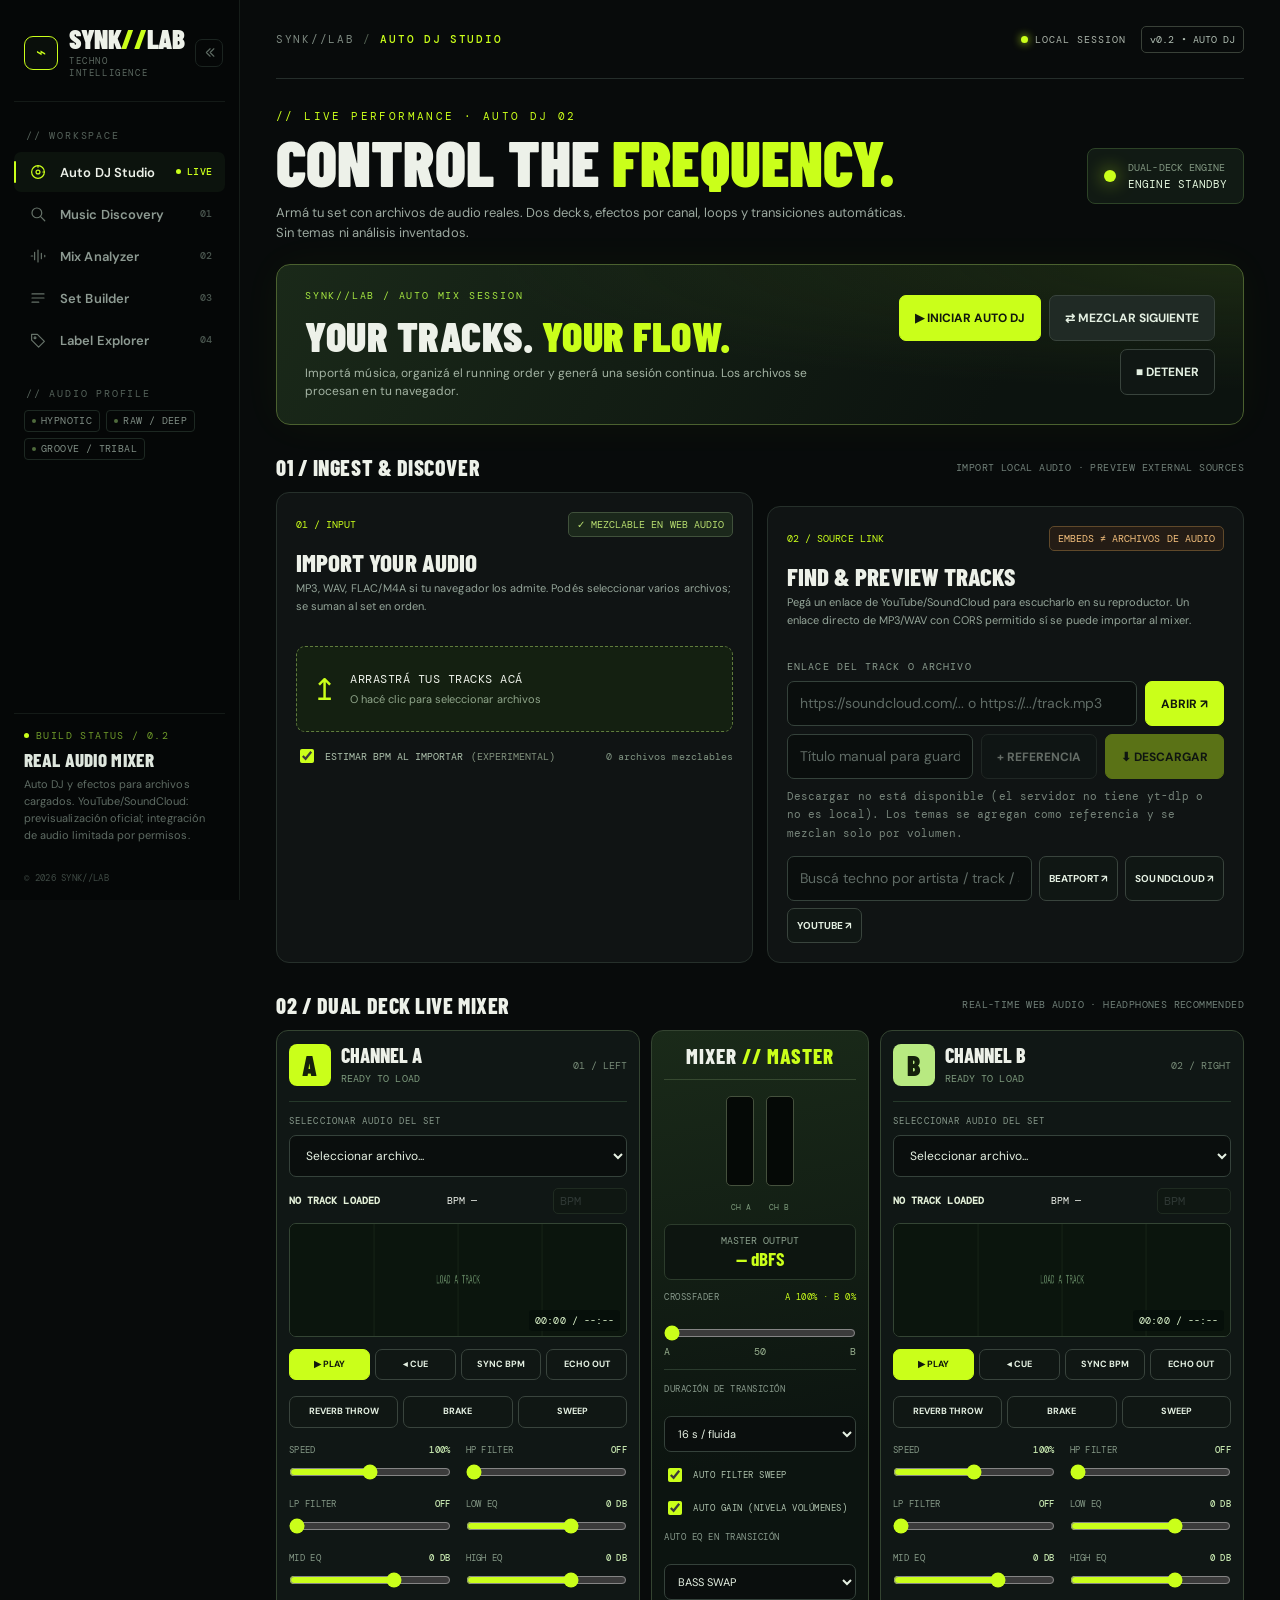
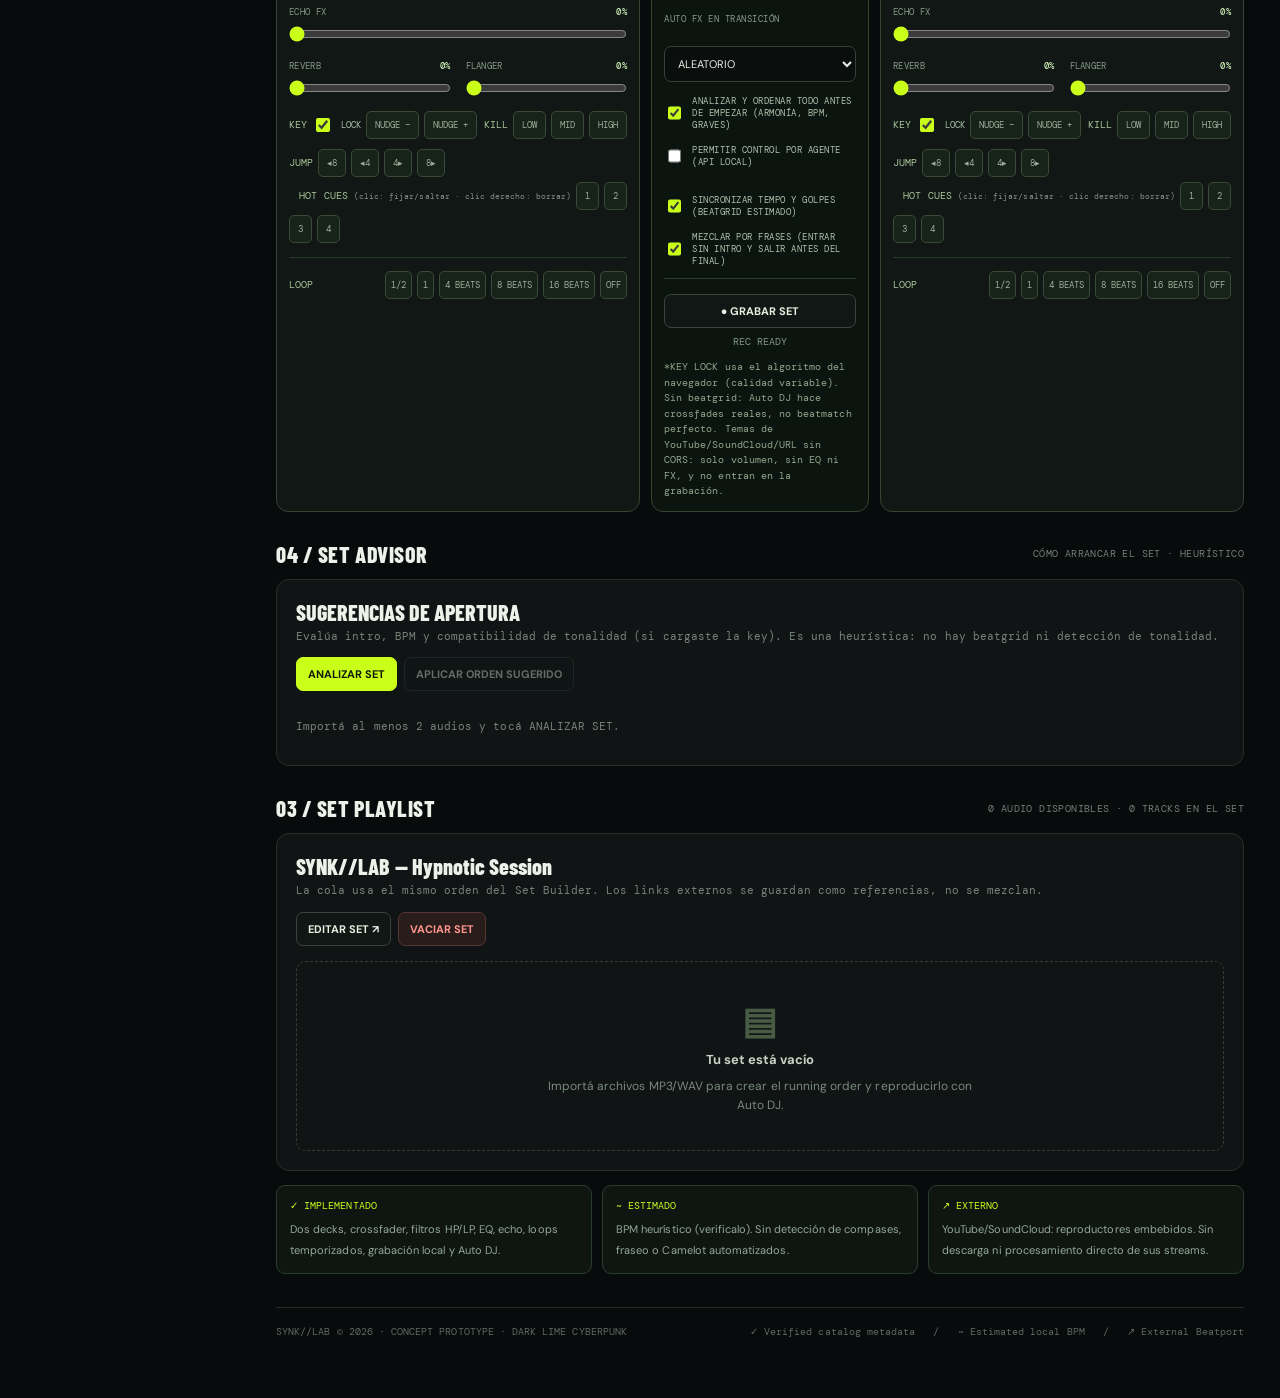
==== static/index.html @ 7f0b1321 "feat: add SYNK//LAB Auto DJ mixer with local agent control Dual-deck Web Audio mixer with beatgrid a" ====
<!DOCTYPE html>
<html lang="es">
<head>
<meta charset="UTF-8"/>
<meta name="viewport" content="width=device-width, initial-scale=1"/>
<meta name="theme-color" content="#080b0b"/>
<meta name="description" content="SYNK//LAB · Exploración discográfica techno, análisis local y planificación de DJ sets"/>
<title>SYNK//LAB · Techno Intelligence</title>
<link rel="preconnect" href="https://fonts.googleapis.com">
<link rel="preconnect" href="https://fonts.gstatic.com" crossorigin>
<link href="https://fonts.googleapis.com/css2?family=Barlow+Condensed:wght@500;600;700;800;900&family=DM+Mono:wght@400;500&family=DM+Sans:wght@400;500;600;700&display=swap" rel="stylesheet">
<style>
:root{--lime:#caff1a;--lime-2:#a5d100;--bg:#080b0b;--sheet:#101414;--card:#131919;--muted:#89928d;--line:#26302b;--ink:#edf1e9;--red:#ff695b;--soft:#bbc8b5;--rad:13px}*{box-sizing:border-box}html{scroll-behavior:smooth}body{margin:0;background:var(--bg);color:var(--ink);font:14px/1.5 'DM Sans',sans-serif;letter-spacing:.05px}button,input,select{font:inherit}button{cursor:pointer}a{color:inherit}::selection{background:var(--lime);color:#101500}button:focus-visible,a:focus-visible,input:focus-visible,select:focus-visible{outline:2px solid var(--lime);outline-offset:3px}svg{display:block}#app{display:grid;grid-template-columns:240px minmax(0,1fr);min-height:100vh}.brand-name span{color:var(--lime)}.main{min-width:0;padding:0 36px 60px;max-width:1640px;width:100%;margin:auto}.topbar{height:79px;display:flex;align-items:center;justify-content:space-between;border-bottom:1px solid #252e2b;gap:15px}.crumb{font:11px 'DM Mono',monospace;color:#7d8980;text-transform:uppercase;letter-spacing:1.7px}.crumb b{color:var(--lime);font-weight:500}.top-right{display:flex;align-items:center;gap:15px}.status{font:10px 'DM Mono',monospace;letter-spacing:1px;color:#abb4aa;display:flex;align-items:center;gap:7px;white-space:nowrap}.dot{height:7px;width:7px;border-radius:99px;background:var(--lime);box-shadow:0 0 8px var(--lime)}.chip{font:10px 'DM Mono',monospace;padding:6px 8px;border:1px solid #394138;border-radius:5px;color:#afbdb2;white-space:nowrap}.head{margin:30px 0 22px;display:flex;align-items:end;justify-content:space-between;gap:20px}.eyebrow{font:11px 'DM Mono',monospace;color:var(--lime);letter-spacing:2.4px;margin-bottom:8px}.h1{font:900 clamp(38px,5vw,65px)/.97 'Barlow Condensed',sans-serif;margin:0;letter-spacing:.1px;text-transform:uppercase}.h1 i{color:var(--lime);font-style:normal}.lead{color:#9ca9a0;margin:10px 0 0;font-size:13px;max-width:640px}.kicker{font:11px 'DM Mono';color:#889b8b;padding-bottom:6px}.view{display:none;animation:fade .25s ease}.view.active{display:block}@keyframes fade{from{opacity:.5;transform:translateY(6px)}to{opacity:1;transform:translateY(0)}}.hero{display:grid;grid-template-columns:minmax(0,1fr) 38%;overflow:hidden;min-height:185px;border:1px solid #334126;border-radius:12px;background:radial-gradient(ellipse at 75% 50%,#213511 0%,transparent 65%),linear-gradient(110deg,#1a2916,#0c1110 75%);position:relative}.hero .content{position:relative;z-index:1;padding:24px 28px}.hero h2{font:900 clamp(25px,3vw,38px)/1 'Barlow Condensed';margin:7px 0 11px;text-transform:uppercase}.hero p{margin:0;font-size:12px;color:#a7b5a0;max-width:450px}.hero .hero-tag{font:10px 'DM Mono';color:var(--lime);letter-spacing:1.6px}.hero-art{height:100%;display:grid;place-items:center;position:relative;overflow:hidden;min-height:155px}.hero-art:after{content:"";position:absolute;inset:0;background:repeating-linear-gradient(0deg,transparent,transparent 6px,#0003 7px,transparent 8px);pointer-events:none}.orb{position:absolute;width:160px;height:160px;border:1px solid #caff1a66;border-radius:50%;box-shadow:0 0 40px #caff1a15,inset 0 0 35px #caff1a16}.orb:before,.orb:after{content:"";position:absolute;inset:17px;border:1px solid #caff1a40;border-radius:50%}.orb:after{inset:40px}.hero-art .hline{position:absolute;width:120%;height:1px;transform:rotate(-32deg);background:#caff1a35;box-shadow:0 0 20px #caff1a4d}.hero-art .freq{position:relative;display:flex;align-items:center;gap:5px;z-index:2}.freq span{width:4px;background:var(--lime);box-shadow:0 0 16px #caff1a81;border-radius:4px}.section-bar{display:flex;align-items:center;justify-content:space-between;gap:12px;margin:29px 0 12px}.section-title{margin:0;font:800 22px 'Barlow Condensed';text-transform:uppercase;letter-spacing:.55px}.section-meta{color:#718079;font:10px 'DM Mono';letter-spacing:.4px}.panel{background:var(--sheet);border:1px solid var(--line);border-radius:var(--rad);padding:19px}.panel+.panel{margin-top:14px}.searchbox{display:flex;align-items:center;gap:11px;border:1px solid #3a4740;border-radius:9px;background:#0b100f;padding:7px 7px 7px 16px}.searchbox:focus-within{border-color:#98c21c}.searchbox .searchsymbol{font:20px 'DM Mono';color:var(--lime)}.searchbox input{border:0;background:none;color:#f4f6ef;outline:0;min-width:0;flex:1;padding:10px 0;font-size:14px}.searchbox input::placeholder,input::placeholder{color:#5f6b65}.btn{display:inline-flex;align-items:center;justify-content:center;gap:9px;border:1px solid #39443d;background:#202a25;color:#e4f0e2;padding:11px 15px;border-radius:7px;font-size:12px;font-weight:700;text-decoration:none;white-space:nowrap;transition:.15s}.btn:hover{filter:brightness(1.18);border-color:#677b4e}.btn.lime{background:var(--lime);border-color:var(--lime);color:#11180d}.btn.lime:hover{background:#dbff66}.btn.sm{padding:8px 11px;font-size:11px}.btn.ghost{background:#101714}.btn.danger{color:#ff958b;border-color:#563530;background:#291d1c}.btn:disabled{opacity:.4;cursor:not-allowed}.filters{display:flex;flex-wrap:wrap;gap:7px;margin-top:12px}.pill{border:1px solid #334037;background:#18211c;color:#9daea1;padding:7px 11px;border-radius:50px;font:11px 'DM Mono';cursor:pointer}.pill.active{border-color:#9ecd26;color:var(--lime);background:#20301d}.cols{display:grid;grid-template-columns:1fr 1fr;gap:14px}.input{border:1px solid #35423b;border-radius:7px;background:#0a0e0d;padding:11px 12px;color:#e6f1e3;width:100%;outline:0;min-width:0}.input:focus{border-color:var(--lime)}label{display:block;color:#889a8c;font:10px 'DM Mono';letter-spacing:1.1px;text-transform:uppercase;margin-bottom:8px}.flex{display:flex;gap:8px;align-items:center}.flex .input{flex:1}.note{font:11px/1.65 'DM Mono';color:#76847a}.note strong{color:#bccdb9}.actionline{display:flex;gap:9px;align-items:center;flex-wrap:wrap;margin:12px 0 0}.modebadge{border:1px solid #40513b;background:#1b281b;color:#b9df70;border-radius:5px;padding:5px 8px;font:10px 'DM Mono';display:inline-flex;align-items:center;gap:5px}.modebadge.neutral{color:#a2ada4;border-color:#303a34;background:#171d19}.modebadge.warn{color:#f3bf7c;border-color:#60492a;background:#241c15}.strip{display:grid;grid-template-columns:repeat(3,1fr);gap:12px}.strip article{background:#111815;border:1px solid #26352a;border-radius:10px;padding:16px}.strip .num{font:800 25px 'Barlow Condensed';color:var(--lime)}.strip .name{font:10px 'DM Mono';color:#8f9d8f;letter-spacing:1px}.tablewrap{overflow:auto;max-width:100%}table{border-collapse:collapse;width:100%;text-align:left;font-size:12px}th{font:10px 'DM Mono';color:#819186;letter-spacing:1px;text-transform:uppercase;padding:12px 10px;border-bottom:1px solid #2d392e;white-space:nowrap}td{border-bottom:1px solid #212c25;padding:12px 10px;vertical-align:middle;color:#aebcb0}tr:last-child td{border-bottom:0}.titlecell{color:#eaf3e7;font-weight:700}.tinytext{font:10px 'DM Mono';color:#6c7c70}.time{font:11px 'DM Mono';color:#aac989}.empty{padding:35px 15px;border:1px dashed #334135;border-radius:9px;text-align:center;color:#788a7c}.empty .emblem{font:800 37px 'Barlow Condensed';color:#485c45;margin-bottom:7px}.empty strong{display:block;color:#c7d1c6;font-size:13px}.empty p{font-size:12px;max-width:430px;margin:7px auto 0;line-height:1.6}.resulthead{display:flex;align-items:center;justify-content:space-between;gap:12px}.resulthead .pill{cursor:default}.drop{border:1px dashed #607a4b;border-radius:11px;background:repeating-linear-gradient(45deg,#111a13,#111a13 10px,#141e16 10px,#141e16 20px);padding:25px;text-align:center;cursor:pointer;transition:.2s}.drop:hover,.drop.over{border-color:var(--lime);background:#1a2618}.uploadicon{display:grid;place-items:center;margin:0 auto 10px;color:var(--lime);width:42px;height:42px;border:1px solid #7b972f;border-radius:50%;font:26px 'DM Mono'}.drop strong{display:block;font:800 19px 'Barlow Condensed';letter-spacing:.5px}.drop small{color:#839784;font:11px 'DM Mono'}.wavebox{height:152px;border:1px solid #31402d;border-radius:9px;background:linear-gradient(180deg,#131e13,#0a0f0d);overflow:hidden;position:relative}.wavebox canvas{display:block;width:100%;height:100%}.wavebox .corner{position:absolute;top:11px;left:13px;font:10px 'DM Mono';color:#a6c37f}.three-metrics{display:grid;grid-template-columns:repeat(3,1fr);gap:10px}.metric{border:1px solid #2b382f;border-radius:8px;padding:15px;background:#121a14}.metric .v{color:#ecf5e2;font:800 31px 'Barlow Condensed'}.metric .l{font:10px 'DM Mono';color:#8b9c89}.fieldgrid{display:grid;grid-template-columns:repeat(3,1fr);gap:10px}.fieldgrid>div{min-width:0}.keyselect{font-family:'DM Mono',monospace}.callout{padding:12px 14px;border-left:2px solid #afd82c;background:#1d291a;border-radius:5px;color:#b9cbad;font-size:12px}.callout strong{color:#d5f59b}.callout.warn{background:#261e15;border-color:#d69d51;color:#ddc7ac}.chartbox{height:200px;border:1px solid #263628;border-radius:8px;background:linear-gradient(#18211780 1px,transparent 1px),linear-gradient(90deg,#18211780 1px,transparent 1px),#0c120f;background-size:100% 25%,10% 100%,auto;position:relative;overflow:hidden}.chartbox canvas{width:100%;height:100%;display:block}.settrack{display:flex;gap:10px;align-items:center;min-width:0}.square{width:29px;height:29px;border-radius:5px;border:1px solid #42553a;background:#1b2d1a;color:#caff1a;font:12px 'DM Mono';display:grid;place-items:center;flex:0 0 auto}.rowbuttons{display:flex;gap:5px}.blank{color:#627267}.compare-grid{display:grid;grid-template-columns:1fr 1fr;gap:12px}.helper{font:10px 'DM Mono';color:#8e9d8d}.sourcehint{padding:10px 12px;color:#a9c890;border:1px solid #355036;border-radius:6px;font:11px 'DM Mono';background:#131f13}.footer{font:10px 'DM Mono';color:#5e6a63;margin-top:33px;border-top:1px solid #242d27;padding-top:17px;display:flex;justify-content:space-between;gap:10px}.toast{position:fixed;right:22px;bottom:20px;background:#caff1a;color:#17200f;padding:11px 15px;font-size:12px;font-weight:800;z-index:5;border-radius:7px;box-shadow:0 0 32px #caff1a31;display:none;max-width:380px}.toast.bad{background:#dc765f;color:#170f0d}.linksmall{color:#c6ed71;text-decoration:underline;text-decoration-thickness:1px;text-underline-offset:3px}.sr{position:absolute;clip:rect(0,0,0,0);width:1px;height:1px;overflow:hidden}.mobile-nav{display:none}.scrollhint{font:10px 'DM Mono';color:#6f836c}.dangerline{color:#eaa69e}.split-area{display:grid;grid-template-columns:minmax(0,1fr) 300px;gap:14px}.smallcard{padding:13px;border:1px solid #2a3b30;border-radius:8px;background:#0c120f}.smallcard+.smallcard{margin-top:8px}.smallcard .mainline{font-weight:800}.smallcard .subline{color:#8b9b8b;font-size:11px}.num-green{font:800 20px 'Barlow Condensed';color:var(--lime)}/* Sidebar v2: darker, flat, line icons, quiet active state */
.side{background:#050707;border-right:1px solid #161d19;padding:26px 14px 16px;display:flex;flex-direction:column;gap:28px;position:sticky;top:0;height:100vh;overflow:auto;scrollbar-width:thin;scrollbar-color:#1c2420 transparent}
.brand{display:flex;align-items:center;gap:11px;padding:0 10px 22px;border-bottom:1px solid #141a17}
.brand-icon{height:34px;width:34px;flex:none;border:1.5px solid var(--lime);border-radius:9px;color:var(--lime);display:grid;place-items:center;font-size:17px;background:#0a0f0b}
.brand-name{font:900 27px/.9 'Barlow Condensed',sans-serif;letter-spacing:-.4px}
.brand-name span{color:var(--lime)}
.brand-small{font:9px 'DM Mono',monospace;letter-spacing:1.6px;color:#5d6a62;margin-top:5px}
.secname{font:9.5px 'DM Mono',monospace;color:#56635b;letter-spacing:1.8px;padding:0 12px;margin:0 0 10px;text-transform:uppercase}
.sidenav{display:grid;gap:2px}
.navbtn{position:relative;background:none;border:0;color:#8d9a92;display:flex;align-items:center;gap:12px;text-align:left;padding:10px 12px 10px 14px;width:100%;border-radius:7px;font-size:13px;font-weight:600;letter-spacing:.1px;transition:background .15s,color .15s}
.navbtn .ico{width:20px;height:20px;display:grid;place-items:center;color:#667269;font-size:0;transition:color .15s}
.navbtn .ico svg{width:18px;height:18px;fill:none;stroke:currentColor;stroke-width:1.6;stroke-linecap:round;stroke-linejoin:round}
.navbtn em{font:500 9.5px 'DM Mono',monospace;font-style:normal;color:#4a564f;margin-left:auto;letter-spacing:.6px}
.navbtn:hover{background:#0d1310;color:#dfe7de}
.navbtn:hover .ico{color:#9aa79f}
.navbtn:focus-visible{outline:1px solid #3d5230;outline-offset:-1px}
.navbtn.active{background:#0c130d;color:var(--ink)}
.navbtn.active::before{content:"";position:absolute;left:0;top:9px;bottom:9px;width:2px;border-radius:2px;background:var(--lime)}
.navbtn.active .ico{color:var(--lime)}
.navbtn.active em{color:var(--lime)}
.navbtn em.live::before{content:"";display:inline-block;width:5px;height:5px;border-radius:50%;background:var(--lime);margin-right:6px;vertical-align:1px}
.side-tags{display:flex;flex-wrap:wrap;gap:6px;padding:0 10px}
.side-tags .modebadge{border:1px solid #1d2822;background:transparent;color:#7f8d84;border-radius:4px;padding:4px 7px;font:9.5px 'DM Mono',monospace;letter-spacing:.4px}
.side-tags .modebadge::before{content:"";width:4px;height:4px;border-radius:50%;background:#4f6a3b}
.side-note{margin-top:auto;border-top:1px solid #141a17;padding:16px 10px 0}
.side-note .tiny{font:9.5px 'DM Mono',monospace;letter-spacing:1.4px;color:#6f9a2a;margin-bottom:8px;display:flex;align-items:center;gap:7px}
.side-note .tiny::before{content:"";width:5px;height:5px;border-radius:50%;background:var(--lime)}
.side-note strong{display:block;font:800 19px 'Barlow Condensed';letter-spacing:.3px;line-height:1;color:#dfe7de}
.side-note p{font-size:11px;color:#5f6c64;line-height:1.55;margin:7px 0 0}
.side-footer{font:9px 'DM Mono',monospace;color:#3f4a44;margin:0 10px;letter-spacing:.3px}
.side-toggle{margin-left:auto;flex:none;width:28px;height:28px;display:grid;place-items:center;background:none;border:1px solid #1b2420;border-radius:7px;color:#5f6c64;transition:color .15s,border-color .15s,background .15s}
.side-toggle svg{width:15px;height:15px;fill:none;stroke:currentColor;stroke-width:1.7;stroke-linecap:round;stroke-linejoin:round;transition:transform .2s}
.side-toggle:hover{color:var(--lime);border-color:#33442a;background:#0c130d}
.side-toggle:focus-visible{outline:1px solid #3d5230;outline-offset:1px}
#app{transition:grid-template-columns .2s ease}
#app.side-collapsed{grid-template-columns:68px minmax(0,1fr)}
#app.side-collapsed .side{padding:22px 10px 14px;gap:22px}
#app.side-collapsed .brand{flex-direction:column;gap:12px;padding:0 0 18px;align-items:center}
#app.side-collapsed .brand-name,#app.side-collapsed .brand-small,#app.side-collapsed .brand>div:not(.brand-icon),#app.side-collapsed .side-profile,#app.side-collapsed .side-note,#app.side-collapsed .side-footer,#app.side-collapsed .secname,#app.side-collapsed .navbtn>span:not(.ico),#app.side-collapsed .navbtn em{display:none}
#app.side-collapsed .side-toggle{margin-left:0}
#app.side-collapsed .side-toggle svg{transform:rotate(180deg)}
#app.side-collapsed .navbtn{justify-content:center;padding:11px 0}
#app.side-collapsed .navbtn.active::before{left:-10px;top:8px;bottom:8px}
@media(max-width:1100px){#app:not(.side-collapsed){grid-template-columns:205px minmax(0,1fr)}.main{padding:0 24px 60px}.split-area{grid-template-columns:1fr}.hero{grid-template-columns:1fr 32%}}@media(max-width:770px){#app{display:block}.side{display:none}.main{padding:0 16px 95px}.topbar{height:63px}.top-right .chip{display:none}.head{margin:23px 0 18px}.h1{font-size:44px}.kicker{display:none}.mobile-nav{display:grid;grid-template-columns:repeat(4,1fr);gap:3px;position:fixed;z-index:5;bottom:0;left:0;right:0;background:#0e1411f2;backdrop-filter:blur(16px);border-top:1px solid #334336;padding:10px 6px max(10px,env(safe-area-inset-bottom))}.mobile-nav button{background:none;border:none;color:#8ea08e;font:10px 'DM Mono';display:grid;justify-items:center;gap:3px;padding:5px 0}.mobile-nav button.active{color:var(--lime)}.mobile-nav .ico{font-size:20px}.hero{grid-template-columns:1fr 28%;min-height:155px}.hero .content{padding:20px}.hero-art .orb{width:90px;height:90px}.hero-art .freq span{width:2px;gap:2px}.cols{grid-template-columns:1fr}.strip{grid-template-columns:1fr 1fr}.footer{flex-direction:column}.panel{padding:15px}.fieldgrid{grid-template-columns:1fr 1fr}}@media(max-width:465px){.hero{grid-template-columns:1fr}.hero-art{display:none}.h1{font-size:40px}.head{align-items:start}.status{font-size:9px}.searchbox{flex-wrap:wrap;padding:10px}.searchbox input{min-width:calc(100% - 42px)}.searchbox .btn{width:100%}.strip{grid-template-columns:1fr}.fieldgrid{grid-template-columns:1fr 1fr}.three-metrics{grid-template-columns:1fr 1fr}.three-metrics .metric:last-child{grid-column:span 2}.compare-grid{grid-template-columns:1fr}.resulthead{align-items:start;flex-direction:column}.btn{white-space:normal}}@media(prefers-reduced-motion:reduce){*{scroll-behavior:auto!important;animation:none!important;transition:none!important}}

/* Reliable font fallbacks when Google Fonts is unavailable. */
.brand-name,.h1,.hero h2,.section-title,.side-note strong,.strip .num,.metric .v,.empty .emblem,.drop strong,.num-green{font-family:'Barlow Condensed','Arial Narrow',Impact,Arial,sans-serif}
.crumb,.status,.chip,.brand-small,.secname,.side-note .tiny,.side-footer,.eyebrow,.kicker,.section-meta,.pill,.modebadge,.note,.tinytext,.time,.helper,.sourcehint,.input.keyselect,label,th,.mobile-nav button,.scrollhint{font-family:'DM Mono',Consolas,'Liberation Mono',monospace}

/* SYNK//LAB v0.2 · AUTO DJ */
.dj-page-head{align-items:center}.dj-online{display:flex;align-items:center;gap:12px;background:#111a14;border:1px solid #2d4327;padding:12px 16px;border-radius:8px;font:10px 'DM Mono',monospace;color:#839882;white-space:nowrap}.dj-online-dot{width:12px;height:12px;background:var(--lime);border-radius:50%;box-shadow:0 0 18px #caff1aaa}.dj-online strong{display:block;color:#e2f5dc;margin-top:3px;font:11px 'DM Mono',monospace}.dj-call{background:radial-gradient(ellipse at 100% 0,#334a1966,transparent 55%),linear-gradient(120deg,#1a2919,#0c130f 75%);border:1px solid #4b612f;border-radius:14px;display:flex;gap:20px;justify-content:space-between;align-items:center;padding:24px 28px;box-shadow:0 0 44px #caff1a09}.dj-eyebrow{font:10px 'DM Mono',monospace;color:#a6e641;letter-spacing:1.8px}.dj-call-main{font:900 clamp(25px,3.5vw,42px)/1.1 'Barlow Condensed',Impact,sans-serif;letter-spacing:.5px;margin:10px 0 6px}.dj-call-main span{color:var(--lime)}.dj-call p{max-width:580px;color:#a4b4a4;font-size:12px;margin:0}.dj-call-actions{display:flex;gap:8px;flex-wrap:wrap;justify-content:end;max-width:350px}.dj-lg{padding:13px 15px}.dj-source-grid{display:grid;grid-template-columns:1fr 1fr;gap:14px}.dj-panel-heading{display:flex;align-items:center;justify-content:space-between;gap:10px;flex-wrap:wrap}.dj-mini-index{font:10px 'DM Mono',monospace;color:var(--lime)}.dj-source-grid h3{font:800 25px 'Barlow Condensed',Impact,sans-serif;margin:10px 0 3px}.dj-sub{font:11px/1.6 'DM Sans',Arial,sans-serif;color:#95a69a;min-height:52px;margin:0 0 14px}.dj-drop{display:flex;align-items:center;gap:13px;padding:19px 15px;min-height:86px;border:1px dashed #607c3d;border-radius:9px;background:#142011;cursor:pointer;transition:.18s}.dj-drop:hover,.dj-drop.over{border-color:var(--lime);background:#1a2d17}.dj-drop-icon{font-size:30px;color:var(--lime)}.dj-drop b{display:block;font:12px 'DM Mono',monospace;letter-spacing:.5px}.dj-drop small{display:block;color:#90a68b;font-size:11px;margin-top:4px}.dj-ingest-bottom{display:flex;align-items:center;justify-content:space-between;gap:8px;flex-wrap:wrap;margin-top:14px}.dj-check{display:flex;gap:8px;align-items:center;font:10px 'DM Mono',monospace;letter-spacing:0;color:#aec2ad;margin:0;cursor:pointer}.dj-check input{accent-color:var(--lime);width:14px;height:14px}.dj-check em{font-style:normal;color:#82927e}.dj-ingest-bottom>span{color:#7f9381;font:10px 'DM Mono',monospace}.dj-url-row{display:flex;gap:8px}.dj-url-row .input{flex:1;min-width:0}.dj-discovery-links{display:flex;gap:7px;flex-wrap:wrap;margin-top:14px}.dj-discovery-links .input{flex:1 1 170px}.dj-discovery-links .btn{font-size:10px;padding:9px}.dj-preview{margin-top:14px;border:1px solid #384c2b;border-radius:11px;padding:16px;background:#0e1711}.dj-preview h3{margin:0 0 12px;font:800 22px 'Barlow Condensed'}.dj-preview iframe{border:0;width:100%;max-width:720px;min-height:166px;border-radius:8px;display:block}.dj-preview iframe.youtube{height:360px}.dj-preview small{color:#a7b5aa;display:block;margin-top:8px;font-size:11px}.dj-mixer{display:grid;grid-template-columns:minmax(0,1fr) 250px minmax(0,1fr);gap:11px;align-items:stretch}.dj-deck,.dj-master{background:#101715;border:1px solid #344431;border-radius:12px;padding:15px;min-width:0}.dj-deck-head{display:flex;align-items:center;gap:10px;border-bottom:1px solid #26392b;padding-bottom:13px;margin-bottom:13px}.dj-deck-letter{width:42px;height:42px;border-radius:8px;background:var(--lime);color:#15200b;display:grid;place-items:center;font:900 28px 'Barlow Condensed',sans-serif}.dj-deck:nth-child(3) .dj-deck-letter{background:#b8e981}.dj-deck-head strong{font:800 20px 'Barlow Condensed',sans-serif;display:block}.dj-deck-head small{font:10px 'DM Mono',monospace;color:#7d9a7d}.dj-deck-accent{margin-left:auto;color:#778b77;font:10px 'DM Mono',monospace}.dj-deck label{font-size:9px}.dj-select{margin-bottom:11px;font-size:12px}.dj-display{display:flex;align-items:center;justify-content:space-between;gap:10px;font:10px 'DM Mono',monospace;margin-bottom:9px}.dj-display span:first-child{color:#e4f1d9;font-weight:600;white-space:nowrap;overflow:hidden;text-overflow:ellipsis;max-width:72%}.dj-display span:last-child{color:var(--lime);white-space:nowrap}.dj-wave{position:relative;background:linear-gradient(#1a271c80 1px,transparent 1px),#070e09;background-size:100% 25%;border:1px solid #344534;border-radius:7px;overflow:hidden;height:114px;margin-bottom:12px}.dj-wave canvas{width:100%;height:100%;display:block;cursor:pointer}.dj-wave-time{position:absolute;right:6px;bottom:5px;color:#def6cd;background:#060e0ac9;font:10px 'DM Mono',monospace;padding:4px 6px;border-radius:3px;pointer-events:none}.dj-transport{display:flex;gap:5px;flex-wrap:wrap;margin-bottom:16px}.dj-transport .btn{font-size:10px;padding:9px 10px;flex:1}.dj-param-grid{display:grid;grid-template-columns:1fr 1fr;gap:13px 15px}.dj-param-grid>div{min-width:0}.dj-param-grid label{display:flex;justify-content:space-between;gap:5px;color:#859987;font-size:9px;letter-spacing:.3px}.dj-param-grid label b{color:#c5e5ae;font-weight:500;white-space:nowrap}.dj-param-grid input[type=range]{width:100%;accent-color:var(--lime);height:14px;margin:0;cursor:pointer}.dj-wide{grid-column:span 2}.dj-loop-row{display:flex;flex-wrap:wrap;align-items:center;gap:5px;border-top:1px solid #253b28;padding-top:13px;margin-top:14px}.dj-loop-row>span{font:10px 'DM Mono',monospace;color:#a8c598;margin-right:auto}.dj-loop-btn{font:9px 'DM Mono',monospace;color:#9cae9a;background:#172219;border:1px solid #394b36;border-radius:5px;padding:8px 7px}.dj-loop-btn.active{background:var(--lime);color:#101b08;border-color:var(--lime)}.dj-master{background:linear-gradient(170deg,#1a2a19,#0c1410 40%);display:flex;flex-direction:column;gap:11px;align-items:stretch;text-align:center}.dj-master-top{font:800 21px 'Barlow Condensed',sans-serif;letter-spacing:1px;border-bottom:1px solid #364930;padding-bottom:11px}.dj-master-top span{color:var(--lime)}.dj-meter-wrap{display:flex;gap:12px;justify-content:center;padding:5px}.dj-meter{background:#050906;border:1px solid #45513d;width:28px;height:90px;border-radius:5px;position:relative;overflow:hidden}.dj-meter span{position:absolute;bottom:0;left:0;right:0;height:0%;background:linear-gradient(to top,#65c900,var(--lime) 65%,#fbd065 85%,#ff5c53);transition:height .12s}.dj-master-titles{display:flex;justify-content:center;gap:17px;color:#7c997b;font:10px 'DM Mono',monospace}.dj-xy{border:1px solid #2c3c2c;border-radius:7px;padding:9px;background:#0d1510;color:#8ba08d;font:10px 'DM Mono',monospace}.dj-xy strong{display:block;color:var(--lime);font:700 19px 'Barlow Condensed',sans-serif}.dj-master label{font-size:9px;text-align:left;letter-spacing:.5px;display:flex;justify-content:space-between;align-items:center}.dj-master label span{color:var(--lime)}.dj-crossfader{accent-color:var(--lime);width:100%;cursor:pointer;margin:3px 0}.dj-fader-axis{display:flex;justify-content:space-between;color:#9ab291;font:10px 'DM Mono',monospace;margin-top:-10px}.dj-master-controls{border-top:1px solid #2a3b2d;padding-top:13px;display:flex;flex-direction:column;gap:13px}.dj-master-controls .input{font-size:11px;padding:9px}.dj-master-controls .dj-check{justify-content:start;text-align:left}.dj-record{margin-top:auto;border-top:1px solid #2a3b2d;padding-top:15px;display:flex;flex-direction:column;gap:7px;align-items:center}.dj-record .btn{width:100%}.dj-rec-on{border-color:#ff5a5a!important;color:#ffaaa5!important;box-shadow:0 0 12px #ff48482f}.dj-rec-status{color:#ff7d71!important}.dj-record span{font:10px 'DM Mono',monospace;color:#819888}.dj-center-note{font:10px/1.55 'DM Mono',monospace;color:#91a68c;text-align:left}.dj-queue-top{display:flex;justify-content:space-between;gap:12px;align-items:center;margin-bottom:15px;flex-wrap:wrap}.dj-queue-top strong{font:800 22px 'Barlow Condensed',sans-serif}.dj-queue-actions{display:flex;gap:7px;flex-wrap:wrap}.dj-queue-track{display:grid;grid-template-columns:36px minmax(0,1fr) 85px 70px auto;gap:11px;align-items:center;border-top:1px solid #253829;padding:11px 4px}.dj-queue-n{width:30px;height:30px;background:#192b1a;border:1px solid #395139;color:var(--lime);display:grid;place-items:center;font:11px 'DM Mono',monospace;border-radius:6px}.dj-queue-track strong{display:block;font-size:12px}.dj-queue-track small{display:block;font:10px 'DM Mono',monospace;color:#8e9f8d;margin-top:4px}.dj-queue-state{font:10px 'DM Mono',monospace;color:#9fc787}.dj-queue-state.missing{color:#dca46e}.dj-queue-time{color:#809d7d;font:11px 'DM Mono',monospace}.dj-queue-track .rowbuttons{justify-content:end}.dj-foot-notes{display:grid;grid-template-columns:repeat(3,1fr);gap:10px;margin-top:14px}.dj-foot-notes>div{border:1px solid #283e2d;background:#0f1612;border-radius:9px;padding:13px}.dj-foot-notes strong{font:10px 'DM Mono',monospace;color:var(--lime);display:block;margin-bottom:6px}.dj-foot-notes span{color:#94a996;font-size:11px;line-height:1.5}.dj-playing{border-color:#97c552;box-shadow:inset 0 0 25px #b3f7500c}.dj-muted{opacity:.8}@media(max-width:1400px){.dj-mixer{grid-template-columns:minmax(0,1fr) 218px minmax(0,1fr)}.dj-deck,.dj-master{padding:12px}.dj-transport .btn{font-size:9px;padding:8px 6px}.dj-loop-btn{padding:7px 5px}.dj-queue-track{grid-template-columns:33px minmax(0,1fr) 70px 60px auto}}@media(max-width:1150px){.dj-mixer{grid-template-columns:minmax(0,1fr) minmax(0,1fr)}.dj-master{grid-column:1/-1;grid-row:2;display:grid;grid-template-columns:1fr 1fr 1fr;align-items:center;gap:12px}.dj-master-top{grid-column:1/-1}.dj-master-controls{border:0;padding-top:0}.dj-record{margin:0;border:0;padding:0}.dj-center-note{grid-column:1/-1}.dj-meter-wrap{grid-column:1;grid-row:2}.dj-master-titles{display:none}.dj-xy{grid-column:2;grid-row:2}.dj-master>label[for=djCrossfade]{grid-column:1;grid-row:3}.dj-crossfader{grid-column:2;grid-row:3}.dj-fader-axis{grid-column:2;grid-row:4}.dj-master-controls{grid-column:3;grid-row:2/5}.dj-record{grid-column:1/3;grid-row:5}.dj-center-note{grid-row:6}}@media(max-width:770px){.mobile-nav{grid-template-columns:repeat(5,1fr)}.dj-page-head{align-items:flex-start}.dj-online{display:none}.dj-call{padding:18px;flex-direction:column;align-items:start}.dj-call-actions{max-width:100%;justify-content:start}.dj-source-grid{grid-template-columns:1fr}.dj-sub{min-height:0}.dj-mixer{grid-template-columns:1fr}.dj-deck:nth-child(3){grid-column:1;grid-row:3}.dj-master{grid-column:1;grid-row:2}.dj-foot-notes{grid-template-columns:1fr}.dj-queue-track{grid-template-columns:28px minmax(0,1fr) auto;gap:9px}.dj-queue-track .dj-queue-state{grid-column:2}.dj-queue-time{grid-column:3;grid-row:2}.dj-queue-track .rowbuttons{grid-column:1/-1;justify-content:start}.dj-preview iframe.youtube{height:240px}}@media(max-width:500px){.dj-call-actions{width:100%}.dj-call-actions .btn:first-child{width:100%}.dj-deck{padding:12px}.dj-source-grid .panel{padding:15px}.dj-url-row{flex-wrap:wrap}.dj-url-row .input{flex-basis:100%}.dj-url-row .btn{width:100%}.dj-mixer{gap:10px}.dj-master{display:flex;flex-direction:column}.dj-master>label[for=djCrossfade],.dj-crossfader,.dj-fader-axis{width:100%}.dj-master-controls{width:100%;border-top:1px solid #2d412d;padding-top:13px}.dj-record{width:100%;border-top:1px solid #2d412d;padding-top:13px}.dj-wave{height:99px}.dj-transport .btn{flex:1 1 40%}.dj-queue-track .rowbuttons{flex-wrap:wrap}.dj-drop b{font-size:10px}.dj-drop small{font-size:10px}}

.dj-pads{margin-top:6px}.dj-pads .btn{flex:1}.dj-advisor{margin-bottom:18px}.dj-adv-body{display:grid;gap:10px;margin-top:12px}.dj-adv-card{display:grid;grid-template-columns:auto 1fr auto;gap:12px;align-items:center;background:#0e1411;border:1px solid var(--line);border-radius:8px;padding:12px}.dj-adv-card.top{border-color:#4f7a22}.dj-adv-rank{font:700 28px "Barlow Condensed",sans-serif;color:var(--lime)}.dj-adv-card small{display:block;color:var(--muted);margin-top:3px}.dj-adv-order{font:11px "DM Mono",monospace;color:var(--soft);line-height:1.7}.dj-adv-card .rowbuttons{display:flex;gap:6px;flex-wrap:wrap}
.dj-embed-host{height:200px;margin:10px 0;border:1px solid var(--line);border-radius:8px;overflow:hidden;background:#000}.dj-embed-host iframe{width:100%;height:100%;border:0}.dj-embed-note{color:#e8c46a;font-size:11px;margin:6px 0}.dj-row-tools{display:flex;flex-wrap:wrap;align-items:center;gap:5px;margin-top:10px;font:10px "DM Mono",monospace;color:#a8c598}.dj-row-tools .dj-sep{margin-left:auto}.dj-row-tools .dj-sep small{color:var(--muted)}.dj-nudge,.dj-kill,.dj-jump-btn,.dj-cue-btn{font:9px "DM Mono",monospace;color:#9cae9a;background:#172219;border:1px solid #394b36;border-radius:5px;padding:7px 8px;cursor:pointer}.dj-cue-btn.set{background:#2c3d12;color:#e1ff8d;border-color:#8bb829}.dj-kill.active{background:var(--red);color:#1b0a08;border-color:var(--red)}.dj-nudge:disabled,.dj-kill:disabled,.dj-jump-btn:disabled{opacity:.4;cursor:not-allowed}.dj-ext input[type=range]:disabled{opacity:.35}
.dj-bpm-input{width:74px;margin-left:8px;background:#0f1a10;color:#e1ff8d;border:1px solid #394b36;border-radius:5px;padding:4px 6px;font:12px "DM Mono",monospace}.dj-bpm-input:disabled{opacity:.4}.dj-bpm-input.need{border-color:var(--red);box-shadow:0 0 0 2px rgba(255,80,60,.35)}
</style>
</head>
<body>
<div id="app">
<aside class="side">
 <div class="brand"><div class="brand-icon">⌁</div><div><div class="brand-name">SYNK<span>//</span>LAB</div><div class="brand-small">TECHNO INTELLIGENCE</div></div><button type="button" class="side-toggle" id="sideToggle" aria-expanded="true" aria-controls="desktopNav" aria-label="Ocultar menú" title="Ocultar menú"><svg viewBox="0 0 24 24"><path d="m13 6-6 6 6 6M19 6l-6 6 6 6"/></svg></button></div>
 <div><div class="secname">// WORKSPACE</div><nav class="sidenav" id="desktopNav">
  <button class="navbtn active" data-view="autodj" title="Auto DJ Studio" aria-label="Auto DJ Studio"><span class="ico"><svg viewBox="0 0 24 24"><circle cx="12" cy="12" r="8.5"/><circle cx="12" cy="12" r="2.6"/><path d="M12 3.5v2M20.5 12h-2"/></svg></span><span>Auto DJ Studio</span><em class="live">LIVE</em></button>
  <button class="navbtn" data-view="discover" title="Music Discovery" aria-label="Music Discovery"><span class="ico"><svg viewBox="0 0 24 24"><circle cx="10.5" cy="10.5" r="6.5"/><path d="M15.5 15.5 21 21"/></svg></span><span>Music Discovery</span><em>01</em></button>
  <button class="navbtn" data-view="analyze" title="Mix Analyzer" aria-label="Mix Analyzer"><span class="ico"><svg viewBox="0 0 24 24"><path d="M3 12h2M7.5 7v10M12 4v16M16.5 8.5v7M21 11v2"/></svg></span><span>Mix Analyzer</span><em>02</em></button>
  <button class="navbtn" data-view="sets" title="Set Builder" aria-label="Set Builder"><span class="ico"><svg viewBox="0 0 24 24"><path d="M4 6.5h16M4 12h16M4 17.5h9"/></svg></span><span>Set Builder</span><em>03</em></button>
  <button class="navbtn" data-view="labels" title="Label Explorer" aria-label="Label Explorer"><span class="ico"><svg viewBox="0 0 24 24"><path d="M3.5 12.2V4.5h7.7l9.3 9.3-7.7 7.7z"/><circle cx="8" cy="9" r="1.2"/></svg></span><span>Label Explorer</span><em>04</em></button>
 </nav></div>
 <div class="side-profile"><div class="secname">// AUDIO PROFILE</div><div class="side-tags"><span class="modebadge">HYPNOTIC</span><span class="modebadge">RAW / DEEP</span><span class="modebadge">GROOVE / TRIBAL</span></div></div>
 <div class="side-note"><div class="tiny">BUILD STATUS / 0.2</div><strong>REAL AUDIO MIXER</strong><p>Auto DJ y efectos para archivos cargados. YouTube/SoundCloud: previsualización oficial; integración de audio limitada por permisos.</p></div>
 <div class="side-footer">© 2026 SYNK//LAB</div>
</aside>
<main class="main">
 <header class="topbar"><div class="crumb">SYNK//LAB <span style="color:#526052">/</span> <b id="breadcrumb">AUTO DJ STUDIO</b></div><div class="top-right"><div class="status"><span class="dot"></span> LOCAL SESSION</div><span class="chip">v0.2 • AUTO DJ</span></div></header>
 <section class="view active" id="view-autodj">
 <div class="head dj-page-head"><div><div class="eyebrow">// LIVE PERFORMANCE · AUTO DJ 02</div><h1 class="h1">CONTROL THE <i>FREQUENCY.</i></h1><p class="lead">Armá tu set con archivos de audio reales. Dos decks, efectos por canal, loops y transiciones automáticas. Sin temas ni análisis inventados.</p></div><div class="dj-online"><div class="dj-online-dot"></div><div>DUAL-DECK ENGINE<strong id="djEngineStatus">ENGINE STANDBY</strong></div></div></div>
 <div class="dj-call"><div><div class="dj-eyebrow">SYNK//LAB / AUTO MIX SESSION</div><div class="dj-call-main">YOUR TRACKS. <span>YOUR FLOW.</span></div><p>Importá música, organizá el running order y generá una sesión continua. Los archivos se procesan en tu navegador.</p></div><div class="dj-call-actions"><button id="djStart" class="btn lime dj-lg">▶ INICIAR AUTO DJ</button><button id="djNext" class="btn dj-lg">⇄ MEZCLAR SIGUIENTE</button><button id="djStop" class="btn dj-lg ghost">■ DETENER</button></div></div>
 <div class="section-bar"><h2 class="section-title">01 / Ingest & Discover</h2><span class="section-meta">IMPORT LOCAL AUDIO · PREVIEW EXTERNAL SOURCES</span></div>
 <div class="dj-source-grid">
   <div class="panel dj-ingest"><div class="dj-panel-heading"><span class="dj-mini-index">01 / INPUT</span><span class="modebadge">✓ MEZCLABLE EN WEB AUDIO</span></div><h3>IMPORT YOUR AUDIO</h3><p class="dj-sub">MP3, WAV, FLAC/M4A si tu navegador los admite. Podés seleccionar varios archivos; se suman al set en orden.</p><div id="djDrop" class="dj-drop" role="button" tabindex="0"><span class="dj-drop-icon">↥</span><div><b>ARRASTRÁ TUS TRACKS ACÁ</b><small>O hacé clic para seleccionar archivos</small></div></div><input id="djFileInput" type="file" accept="audio/*,.mp3,.wav,.flac,.ogg,.m4a" multiple hidden><div class="dj-ingest-bottom"><label class="dj-check"><input id="djEstimateBPM" type="checkbox" checked> Estimar BPM al importar <em>(experimental)</em></label><span id="djImportStatus">0 archivos importados</span></div></div>
   <div class="panel dj-discover"><div class="dj-panel-heading"><span class="dj-mini-index">02 / SOURCE LINK</span><span class="modebadge warn">EMBEDS ≠ ARCHIVOS DE AUDIO</span></div><h3>FIND & PREVIEW TRACKS</h3><p class="dj-sub">Pegá un enlace de YouTube/SoundCloud para escucharlo en su reproductor. Un enlace directo de MP3/WAV con CORS permitido sí se puede importar al mixer.</p><form id="djLinkForm"><label for="djLink">ENLACE DEL TRACK O ARCHIVO</label><div class="dj-url-row"><input class="input" id="djLink" type="url" placeholder="https://soundcloud.com/... o https://.../track.mp3" required><button class="btn lime" type="submit">ABRIR ↗</button></div><div class="dj-url-row" style="margin-top:8px"><input class="input" id="djLinkTitle" type="text" maxlength="180" placeholder="Título manual para guardar referencia (opcional)"><button id="djSaveReference" class="btn ghost" type="button" disabled title="Agrega el enlace al set y se mezcla solo por volumen">+ REFERENCIA</button><button id="djDownload" class="btn lime" type="button" disabled title="Descarga el audio en tu equipo y lo importa al mixer completo (EQ, FX, loops)">⬇ DESCARGAR</button></div><p class="note" id="djDownloadNote" style="margin:8px 0 0">Descargar es opcional y solo para contenido que tengas derecho a usar (tuyo, con descarga habilitada o licencia libre). Si no descargás, el tema queda como referencia y se mezcla solo por volumen.</p></form><div class="dj-discovery-links"><input class="input" id="djFindQuery" placeholder="Buscá techno por artista / track / sello"><a class="btn sm ghost" id="djBeatportSearch" target="_blank" rel="noopener noreferrer" href="https://www.beatport.com/search">BEATPORT ↗</a><a class="btn sm ghost" id="djSoundcloudSearch" target="_blank" rel="noopener noreferrer" href="https://soundcloud.com/search">SOUNDCLOUD ↗</a><a class="btn sm ghost" id="djYoutubeSearch" target="_blank" rel="noopener noreferrer" href="https://www.youtube.com/results?search_query=techno">YOUTUBE ↗</a></div></div>
 </div>
 <div id="djPreview" class="dj-preview" hidden></div>
 <div class="section-bar"><h2 class="section-title">02 / Dual Deck Live Mixer</h2><span class="section-meta">REAL-TIME WEB AUDIO · HEADPHONES RECOMMENDED</span></div>
 <div class="dj-mixer">
   <div class="dj-deck" id="deckA"><div class="dj-deck-head"><span class="dj-deck-letter">A</span><div><strong>CHANNEL A</strong><small id="djStateA">READY TO LOAD</small></div><span class="dj-deck-accent">01 / LEFT</span></div><label>SELECCIONAR AUDIO DEL SET</label><select id="djSelectA" class="input dj-select"><option value="">Sin archivos...</option></select><div class="dj-display"><span id="djTrackA">NO TRACK LOADED</span><span id="djBpmA">BPM —</span><input type="number" id="djBpmSetA" class="dj-bpm-input" min="40" max="220" step="0.1" placeholder="BPM" title="Escribí el BPM real de este tema (se guarda en el set)" disabled></div><div class="dj-wave"><canvas id="djWaveA" width="780" height="130" aria-label="Forma de onda track A"></canvas><div id="djTimeA" class="dj-wave-time">00:00 / --:--</div></div><div class="dj-embed-host" id="djEmbedA" hidden></div><div class="note dj-embed-note" id="djEmbedNoteA" hidden></div><div class="dj-transport"><button class="btn sm lime" id="djPlayA">▶ PLAY</button><button class="btn sm ghost" id="djCueA">◂ CUE</button><button class="btn sm ghost" id="djSyncA">SYNC BPM</button><button class="btn sm ghost" id="djEchoOutA">ECHO OUT</button></div><div class="dj-transport dj-pads"><button class="btn sm ghost" id="djThrowA" title="Lanzar reverb y dejar caer">REVERB THROW</button><button class="btn sm ghost" id="djBrakeA" title="Frenado de plato">BRAKE</button><button class="btn sm ghost" id="djSweepA" title="Riser con filtro pasa-altos">SWEEP</button></div><div class="dj-param-grid"><div><label>SPEED <b id="djRateValA">100%</b></label><input type="range" id="djRateA" min="88" max="112" step="0.1" value="100"></div><div><label>HP FILTER <b id="djHpValA">OFF</b></label><input type="range" id="djHpA" min="0" max="100" value="0"></div><div><label>LP FILTER <b id="djLpValA">OFF</b></label><input type="range" id="djLpA" min="0" max="100" value="0"></div><div><label>LOW EQ <b id="djLowValA">0 dB</b></label><input type="range" id="djLowA" min="-18" max="9" value="0"></div><div><label>MID EQ <b id="djMidValA">0 dB</b></label><input type="range" id="djMidA" min="-18" max="9" value="0"></div><div><label>HIGH EQ <b id="djHighValA">0 dB</b></label><input type="range" id="djHighA" min="-18" max="9" value="0"></div><div class="dj-wide"><label>ECHO FX <b id="djEchoValA">0%</b></label><input type="range" id="djEchoA" min="0" max="70" value="0"></div><div><label>REVERB <b id="djReverbValA">0%</b></label><input type="range" id="djReverbA" min="0" max="100" value="0"></div><div><label>FLANGER <b id="djFlangerValA">0%</b></label><input type="range" id="djFlangerA" min="0" max="100" value="0"></div></div><div class="dj-row-tools"><span>KEY</span><label class="dj-check"><input type="checkbox" id="djKeyLockA" checked> LOCK</label><button class="dj-nudge" data-deck="A" data-dir="-1" title="Frenar mientras lo mantenés">NUDGE −</button><button class="dj-nudge" data-deck="A" data-dir="1" title="Acelerar mientras lo mantenés">NUDGE +</button><span class="dj-sep">KILL</span><button class="dj-kill" data-deck="A" data-band="low">LOW</button><button class="dj-kill" data-deck="A" data-band="mid">MID</button><button class="dj-kill" data-deck="A" data-band="high">HIGH</button></div><div class="dj-row-tools"><span>JUMP</span><button class="dj-jump-btn" data-deck="A" data-beats="-8">◂8</button><button class="dj-jump-btn" data-deck="A" data-beats="-4">◂4</button><button class="dj-jump-btn" data-deck="A" data-beats="4">4▸</button><button class="dj-jump-btn" data-deck="A" data-beats="8">8▸</button><span class="dj-sep">HOT CUES <small>(clic: fijar/saltar · clic derecho: borrar)</small></span><button class="dj-cue-btn" data-deck="A" data-i="0">1</button><button class="dj-cue-btn" data-deck="A" data-i="1">2</button><button class="dj-cue-btn" data-deck="A" data-i="2">3</button><button class="dj-cue-btn" data-deck="A" data-i="3">4</button></div><div class="dj-loop-row"><span>LOOP</span><button class="dj-loop-btn" data-deck="A" data-beats="0.5">1/2</button><button class="dj-loop-btn" data-deck="A" data-beats="1">1</button><button class="dj-loop-btn" data-deck="A" data-beats="4">4 BEATS</button><button class="dj-loop-btn" data-deck="A" data-beats="8">8 BEATS</button><button class="dj-loop-btn" data-deck="A" data-beats="16">16 BEATS</button><button class="dj-loop-btn" data-deck="A" data-beats="0">OFF</button></div></div>
   <div class="dj-master"><div class="dj-master-top">MIXER <span>// MASTER</span></div><div class="dj-meter-wrap"><div class="dj-meter" id="djMeterA"><span></span></div><div class="dj-meter" id="djMeterB"><span></span></div></div><div class="dj-master-titles"><small>CH A</small><small>CH B</small></div><div class="dj-xy"><div>MASTER OUTPUT</div><strong id="djMasterDisplay">— dBFS</strong></div><label for="djCrossfade">CROSSFADER <span id="djFaderLabel">A 100% · B 0%</span></label><input type="range" class="dj-crossfader" id="djCrossfade" min="0" max="100" value="0"><div class="dj-fader-axis"><span>A</span><span>50</span><span>B</span></div><div class="dj-master-controls"><label for="djFadeSeconds">DURACIÓN DE TRANSICIÓN</label><select id="djFadeSeconds" class="input"><option value="8">8 s / corte rápido</option><option value="16" selected>16 s / fluida</option><option value="24">24 s / progresiva</option><option value="32">32 s / larga</option><option value="48">48 s / atmosférica</option></select><label class="dj-check"><input type="checkbox" id="djAutoFilter" checked> AUTO FILTER SWEEP</label><label class="dj-check"><input type="checkbox" id="djAutoGain" checked> AUTO GAIN (nivela volúmenes)</label><label for="djAutoEQ">AUTO EQ EN TRANSICIÓN</label><select id="djAutoEQ" class="input"><option value="off">OFF</option><option value="bass" selected>BASS SWAP</option><option value="blend">BLEND (graves + medios/agudos)</option></select><label for="djAutoFX">AUTO FX EN TRANSICIÓN</label><select id="djAutoFX" class="input"><option value="off">OFF</option><option value="echo">ECHO OUT</option><option value="reverb">REVERB WASH</option><option value="flanger">FLANGER SWEEP</option><option value="random" selected>ALEATORIO</option></select><label class="dj-check"><input type="checkbox" id="djAutoPrep" checked> ANALIZAR Y ORDENAR TODO ANTES DE EMPEZAR (armonía, BPM, graves)</label><label class="dj-check"><input type="checkbox" id="djAgentOn"> PERMITIR CONTROL POR AGENTE (API local)</label><span class="note" id="djAgentNote"></span><label class="dj-check"><input type="checkbox" id="djAutoSync" checked> SINCRONIZAR TEMPO Y GOLPES (beatgrid estimado)</label><label class="dj-check"><input type="checkbox" id="djAutoPhrase" checked> MEZCLAR POR FRASES (entrar sin intro y salir antes del final)</label></div><div class="dj-record"><button id="djRecord" class="btn sm ghost">● GRABAR SET</button><span id="djRecStatus">REC READY</span></div><div class="dj-center-note">*KEY LOCK usa el algoritmo del navegador (calidad variable). Sin beatgrid: Auto DJ hace crossfades reales, no beatmatch perfecto. Temas de YouTube/SoundCloud/URL sin CORS: solo volumen, sin EQ ni FX, y no entran en la grabación.</div></div>
   <div class="dj-deck" id="deckB"><div class="dj-deck-head"><span class="dj-deck-letter">B</span><div><strong>CHANNEL B</strong><small id="djStateB">READY TO LOAD</small></div><span class="dj-deck-accent">02 / RIGHT</span></div><label>SELECCIONAR AUDIO DEL SET</label><select id="djSelectB" class="input dj-select"><option value="">Sin archivos...</option></select><div class="dj-display"><span id="djTrackB">NO TRACK LOADED</span><span id="djBpmB">BPM —</span><input type="number" id="djBpmSetB" class="dj-bpm-input" min="40" max="220" step="0.1" placeholder="BPM" title="Escribí el BPM real de este tema (se guarda en el set)" disabled></div><div class="dj-wave"><canvas id="djWaveB" width="780" height="130" aria-label="Forma de onda track B"></canvas><div id="djTimeB" class="dj-wave-time">00:00 / --:--</div></div><div class="dj-embed-host" id="djEmbedB" hidden></div><div class="note dj-embed-note" id="djEmbedNoteB" hidden></div><div class="dj-transport"><button class="btn sm lime" id="djPlayB">▶ PLAY</button><button class="btn sm ghost" id="djCueB">◂ CUE</button><button class="btn sm ghost" id="djSyncB">SYNC BPM</button><button class="btn sm ghost" id="djEchoOutB">ECHO OUT</button></div><div class="dj-transport dj-pads"><button class="btn sm ghost" id="djThrowB" title="Lanzar reverb y dejar caer">REVERB THROW</button><button class="btn sm ghost" id="djBrakeB" title="Frenado de plato">BRAKE</button><button class="btn sm ghost" id="djSweepB" title="Riser con filtro pasa-altos">SWEEP</button></div><div class="dj-param-grid"><div><label>SPEED <b id="djRateValB">100%</b></label><input type="range" id="djRateB" min="88" max="112" step="0.1" value="100"></div><div><label>HP FILTER <b id="djHpValB">OFF</b></label><input type="range" id="djHpB" min="0" max="100" value="0"></div><div><label>LP FILTER <b id="djLpValB">OFF</b></label><input type="range" id="djLpB" min="0" max="100" value="0"></div><div><label>LOW EQ <b id="djLowValB">0 dB</b></label><input type="range" id="djLowB" min="-18" max="9" value="0"></div><div><label>MID EQ <b id="djMidValB">0 dB</b></label><input type="range" id="djMidB" min="-18" max="9" value="0"></div><div><label>HIGH EQ <b id="djHighValB">0 dB</b></label><input type="range" id="djHighB" min="-18" max="9" value="0"></div><div class="dj-wide"><label>ECHO FX <b id="djEchoValB">0%</b></label><input type="range" id="djEchoB" min="0" max="70" value="0"></div><div><label>REVERB <b id="djReverbValB">0%</b></label><input type="range" id="djReverbB" min="0" max="100" value="0"></div><div><label>FLANGER <b id="djFlangerValB">0%</b></label><input type="range" id="djFlangerB" min="0" max="100" value="0"></div></div><div class="dj-row-tools"><span>KEY</span><label class="dj-check"><input type="checkbox" id="djKeyLockB" checked> LOCK</label><button class="dj-nudge" data-deck="B" data-dir="-1" title="Frenar mientras lo mantenés">NUDGE −</button><button class="dj-nudge" data-deck="B" data-dir="1" title="Acelerar mientras lo mantenés">NUDGE +</button><span class="dj-sep">KILL</span><button class="dj-kill" data-deck="B" data-band="low">LOW</button><button class="dj-kill" data-deck="B" data-band="mid">MID</button><button class="dj-kill" data-deck="B" data-band="high">HIGH</button></div><div class="dj-row-tools"><span>JUMP</span><button class="dj-jump-btn" data-deck="B" data-beats="-8">◂8</button><button class="dj-jump-btn" data-deck="B" data-beats="-4">◂4</button><button class="dj-jump-btn" data-deck="B" data-beats="4">4▸</button><button class="dj-jump-btn" data-deck="B" data-beats="8">8▸</button><span class="dj-sep">HOT CUES <small>(clic: fijar/saltar · clic derecho: borrar)</small></span><button class="dj-cue-btn" data-deck="B" data-i="0">1</button><button class="dj-cue-btn" data-deck="B" data-i="1">2</button><button class="dj-cue-btn" data-deck="B" data-i="2">3</button><button class="dj-cue-btn" data-deck="B" data-i="3">4</button></div><div class="dj-loop-row"><span>LOOP</span><button class="dj-loop-btn" data-deck="B" data-beats="0.5">1/2</button><button class="dj-loop-btn" data-deck="B" data-beats="1">1</button><button class="dj-loop-btn" data-deck="B" data-beats="4">4 BEATS</button><button class="dj-loop-btn" data-deck="B" data-beats="8">8 BEATS</button><button class="dj-loop-btn" data-deck="B" data-beats="16">16 BEATS</button><button class="dj-loop-btn" data-deck="B" data-beats="0">OFF</button></div></div>
 </div>
 <audio id="djAudioA" preload="metadata" hidden></audio><audio id="djAudioB" preload="metadata" hidden></audio>
 <div class="section-bar"><h2 class="section-title">04 / Set Advisor</h2><span class="section-meta">CÓMO ARRANCAR EL SET · HEURÍSTICO</span></div>
 <div class="panel dj-advisor"><div class="dj-queue-top"><div><strong>SUGERENCIAS DE APERTURA</strong><div class="note">Evalúa intro, BPM y compatibilidad de tonalidad (si cargaste la key). Es una heurística: no hay beatgrid ni detección de tonalidad.</div></div><div class="dj-queue-actions"><button id="djAnalyzeSet" class="btn sm lime">ANALIZAR SET</button><button id="djApplyOrder" class="btn sm ghost" disabled>APLICAR ORDEN SUGERIDO</button></div></div><div id="djAdvisor" class="dj-adv-body"><p class="note">Importá al menos 2 audios y tocá ANALIZAR SET.</p></div></div>
 <div class="section-bar"><h2 class="section-title">03 / Set Playlist</h2><span class="section-meta" id="djQueueCount">0 AUDIO TRACKS · DRAG-FREE REORDER</span></div>
 <div class="panel"><div class="dj-queue-top"><div><strong id="djSetTitle">SYNK//LAB — Hypnotic Session</strong><div class="note" id="djQueueInfo">La cola usa el mismo orden del Set Builder. Los links externos se guardan como referencias, no se mezclan.</div></div><div class="dj-queue-actions"><button id="djGoSets" class="btn sm ghost">EDITAR SET ↗</button><button id="djClearSet" class="btn sm danger">VACIAR SET</button></div></div><div id="djQueue"></div></div>
 <div class="dj-foot-notes"><div><strong>✓ IMPLEMENTADO</strong><span>Dos decks, crossfader, filtros HP/LP, EQ, echo, loops temporizados, grabación local y Auto DJ.</span></div><div><strong>~ ESTIMADO</strong><span>BPM heurístico (verificalo). Sin detección de compases, fraseo o Camelot automatizados.</span></div><div><strong>↗ EXTERNO</strong><span>YouTube/SoundCloud: reproductores embebidos. Sin descarga ni procesamiento directo de sus streams.</span></div></div>
</section>
 <section class="view" id="view-discover">
  <div class="head"><div><div class="eyebrow">// 001 — DISCOVER</div><h1 class="h1">FIND YOUR <i>NEXT TRACK.</i></h1><p class="lead">Investigá techno, conectá sellos y agregá canciones a tu próximo set. Metadatos verificables, sin recomendaciones inventadas.</p></div><div class="kicker">SOURCE / MUSICBRAINZ</div></div>
  <div class="hero"><div class="content"><div class="hero-tag">◉ RESEARCH MODE — ACTIVATED</div><h2>UNDERGROUND IS A <span style="color:var(--lime)">DIRECTION.</span></h2><p>Explorá hypnotic, raw/deep y groove. Sumá resultados reales al Set Builder y verificá el sonido antes de mezclar.</p></div><div class="hero-art" aria-hidden="true"><div class="orb"></div><div class="hline"></div><div class="freq" id="heroFreq"></div></div></div>
  <div class="section-bar"><h2 class="section-title">01 / Catalog Search</h2><span class="section-meta">LIVE METADATA · NOT AUDIO SIMILARITY</span></div>
  <div class="panel">
    <form id="searchForm"><label for="searchInput">Artista, track, EP o palabra clave</label><div class="searchbox"><span class="searchsymbol">⌕</span><input id="searchInput" placeholder="Ej. artista, track o lanzamiento..." autocomplete="off" maxlength="140" required minlength="2"><button class="btn lime" type="submit">SEARCH CATALOG ↗</button></div></form>
    <div class="filters" id="genreFilters"><button class="pill active" data-genre="">ALL STYLES</button><button class="pill" data-genre="hypnotic techno">HYPNOTIC</button><button class="pill" data-genre="raw techno">RAW / DEEP</button><button class="pill" data-genre="tribal techno">GROOVE / TRIBAL</button></div>
    <div class="actionline"><span class="modebadge">✓ MUSICBRAINZ — DATA</span><span class="modebadge neutral">↗ BEATPORT — EXTERNAL</span><a id="beatportQuery" href="https://www.beatport.com/search" target="_blank" rel="noopener noreferrer" class="btn sm ghost">BUSCAR EN BEATPORT ↗</a></div>
    <p class="note" style="margin-bottom:0">MusicBrainz busca por <strong>texto y metadatos</strong>. El estilo seleccionado se añade a la búsqueda, pero no garantiza que cada resultado pertenezca al subgénero.</p>
  </div>
  <div class="section-bar"><h2 class="section-title">02 / Catalog Results</h2><span class="section-meta" id="resultsCounter">NO SEARCH YET</span></div>
  <div class="panel" id="resultsArea"><div class="empty"><div class="emblem">⌕</div><strong>Tu búsqueda empieza acá.</strong><p>Introducí un artista o título. Los resultados se consultan en MusicBrainz; no hay canciones de ejemplo.</p></div></div>
  <div class="section-bar"><h2 class="section-title">03 / Identify Reference</h2><span class="section-meta">YOUTUBE METADATA ONLY</span></div>
  <div class="cols">
   <div class="panel"><label for="youtubeUrl">YouTube → recuperar título del video</label><form id="youtubeForm" class="flex"><input class="input" id="youtubeUrl" type="url" placeholder="https://www.youtube.com/watch?v=..." required><button class="btn sm" type="submit">LEER ↗</button></form><div id="youtubeOutput" class="note" style="margin-top:12px">Se consulta oEmbed para obtener título y canal. No se descarga ni analiza el sonido de YouTube.</div></div>
   <div class="panel"><label>MP3 / WAV / archivos locales</label><p style="margin:0 0 11px;color:#a3b4a6;font-size:12px">Analizá duración, forma de onda y un BPM estimado sin subir el audio a ningún servidor.</p><button class="btn sm lime" id="gotoUpload">ABRIR MIX ANALYZER →</button></div>
  </div>
 </section>
 <section class="view" id="view-analyze">
  <div class="head"><div><div class="eyebrow">// 002 — ANALYZE</div><h1 class="h1">READ THE <i>SIGNAL.</i></h1><p class="lead">Procesamiento local de audio. Medidas reales del archivo y estimaciones identificadas como tales.</p></div><div class="kicker">BROWSER AUDIO ENGINE</div></div>
  <div class="section-bar"><h2 class="section-title">01 / Load Local Audio</h2><span class="section-meta">FILES STAY ON YOUR DEVICE</span></div>
  <div class="panel"><div class="drop" id="dropArea" role="button" tabindex="0"><div class="uploadicon">↑</div><strong>DROP AN AUDIO FILE</strong><small>CLICK OR DRAG · MP3 / WAV / formatos compatibles con el navegador</small><input id="audioFile" type="file" accept="audio/*,.mp3,.wav,.flac,.m4a" hidden></div><div class="actionline"><span class="modebadge">✓ DECODIFICACIÓN LOCAL</span><span class="modebadge warn">~ BPM HEURÍSTICO</span><span class="modebadge neutral">KEY AUTOMÁTICA: PENDIENTE</span></div></div>
  <div class="section-bar"><h2 class="section-title">02 / Audio Signal</h2><span class="section-meta" id="audioStatus">NO AUDIO LOADED</span></div>
  <div class="panel"><div class="wavebox"><span class="corner">AUDIO WAVEFORM · REAL FILE</span><canvas id="waveCanvas" width="1000" height="220"></canvas></div><audio id="localAudioPlayer" controls style="width:100%;margin-top:15px;height:34px" preload="none"></audio><div class="three-metrics" style="margin-top:14px"><div class="metric"><div class="v" id="durationVal">—</div><div class="l">DURACIÓN</div></div><div class="metric"><div class="v" id="bpmVal">—</div><div class="l">BPM ESTIMADO</div></div><div class="metric"><div class="v" id="rmsVal">—</div><div class="l">RMS (dBFS)</div></div></div><p class="note" id="audioExplain">El BPM puede fallar, especialmente por medio/doble tempo. El RMS mide nivel, no energía musical ni calidad de mezcla. La tonalidad no se infiere.</p></div>
  <div class="section-bar"><h2 class="section-title">03 / Add to Set</h2><span class="section-meta">MANUAL VALIDATION</span></div>
  <div class="panel"><div class="fieldgrid"><div><label for="anTitle">Nombre del track</label><input class="input" id="anTitle" placeholder="Desde el archivo"></div><div><label for="anArtist">Artista</label><input class="input" id="anArtist" placeholder="Opcional"></div><div><label for="anBpm">BPM (corregible)</label><input class="input" type="number" min="50" max="220" id="anBpm" placeholder="No detectado"></div><div><label for="anKey">Camelot</label><select class="input keyselect" id="anKey"></select></div><div><label for="anEnergy">Energía percibida (1–10)</label><input class="input" type="number" id="anEnergy" min="1" max="10" placeholder="Escuchá y valorá"></div><div style="display:flex;align-items:end"><button class="btn lime" id="addAnalyzed" style="width:100%" disabled>+ ADD TRACK TO SET</button></div></div><p class="note" style="margin:12px 0 0">El nivel de energía es una evaluación manual. Para comparar dos tracks correctamente, completá BPM, tonalidad y energía si los conocés.</p></div>
  <div class="section-bar"><h2 class="section-title">04 / Transition Check</h2><span class="section-meta">RULE-BASED · NOT AUDIO MIXING</span></div>
  <div class="panel"><div class="compare-grid"><div><label for="compareA">TRACK A / SALIENTE</label><select class="input" id="compareA"></select></div><div><label for="compareB">TRACK B / ENTRANTE</label><select class="input" id="compareB"></select></div></div><button class="btn lime" style="margin-top:13px" id="runCompare">CHECK TRANSITION →</button><div class="callout" id="compareOutput" style="margin-top:15px">Agregá al menos dos tracks al Set Builder para evaluar su compatibilidad teórica.</div></div>
 </section>
 <section class="view" id="view-sets">
  <div class="head"><div><div class="eyebrow">// 003 — CURATE</div><h1 class="h1">BUILD THE <i>JOURNEY.</i></h1><p class="lead">Diseñá tu set de techno, ordená canciones y revisá la progresión de energía. Los datos se guardan en este navegador.</p></div><div class="kicker">BROWSER LOCAL STORAGE</div></div>
  <div class="strip"><article><div class="num" id="setCount">0</div><div class="name">TRACKS EN EL SET</div></article><article><div class="num" id="setDuration">—</div><div class="name">DURACIÓN EN ARCHIVOS*</div></article><article><div class="num" id="setRange">—</div><div class="name">RANGO BPM DISPONIBLE</div></article></div>
  <div class="section-bar"><h2 class="section-title">01 / Set Identity</h2><span class="section-meta">EDITABLE</span></div>
  <div class="panel"><div class="flex"><input class="input" id="setName" placeholder="Mi set de techno" maxlength="90"><button class="btn sm" id="exportJson">EXPORT JSON ↗</button><button class="btn sm" id="exportCsv">CSV ↗</button></div><div class="note" style="margin-top:10px">*Las duraciones son las conocidas por metadata o archivos locales; no sustituyen la duración real del set con mezclas superpuestas.</div></div>
  <div class="section-bar"><h2 class="section-title">02 / Energy Journey</h2><span class="section-meta">USER-ENTERED ENERGY</span></div>
  <div class="panel"><div class="chartbox"><canvas id="setChart" width="1200" height="320" aria-label="Gráfico de energía de los tracks del set"></canvas></div><p class="note" style="margin:10px 0 0">La curva muestra solo las valoraciones de energía que vos cargaste. No representa análisis automático ni intensidad medida.</p></div>
  <div class="section-bar"><h2 class="section-title">03 / Running Order</h2><span class="section-meta">REORDER / EDIT / REMOVE</span></div>
  <div class="panel" id="setArea"><div class="empty"><div class="emblem">▤</div><strong>El set todavía está vacío.</strong><p>Buscá música en Discovery, analizá un archivo local o agregá un track manualmente.</p></div></div>
  <div class="section-bar"><h2 class="section-title">04 / Manual Track Entry</h2><span class="section-meta">NO DATA INFERRED</span></div>
  <form class="panel" id="manualForm"><div class="fieldgrid"><div><label for="mArtist">Artista</label><input class="input" id="mArtist" placeholder="Artist" required></div><div><label for="mTitle">Título</label><input class="input" id="mTitle" placeholder="Track name" required></div><div><label for="mBpm">BPM</label><input class="input" id="mBpm" type="number" min="50" max="220" placeholder="Opcional"></div><div><label for="mKey">Camelot</label><select class="input keyselect" id="mKey"></select></div><div><label for="mEnergy">Energía 1–10</label><input class="input" id="mEnergy" type="number" min="1" max="10" placeholder="Opcional"></div><div><label for="mLabel">Sello / EP</label><input class="input" id="mLabel" placeholder="Opcional"></div></div><div style="margin-top:13px"><button type="submit" class="btn lime">+ INSERT INTO SET</button></div></form>
 </section>
 <section class="view" id="view-labels">
  <div class="head"><div><div class="eyebrow">// 004 — EXPLORE</div><h1 class="h1">FOLLOW THE <i>LABEL.</i></h1><p class="lead">Descubrí sellos y lanzamientos asociados en MusicBrainz; continuá el digging en Beatport.</p></div><div class="kicker">RELEASE INTELLIGENCE</div></div>
  <div class="section-bar"><h2 class="section-title">01 / Label Lookup</h2><span class="section-meta">MUSICBRAINZ DATA</span></div>
  <div class="panel"><form id="labelForm"><label for="labelInput">Nombre del sello discográfico</label><div class="searchbox"><span class="searchsymbol">◎</span><input id="labelInput" placeholder="Buscá un sello..." required minlength="2"><button class="btn lime" type="submit">SEARCH LABELS ↗</button></div></form><div class="actionline"><span class="modebadge">✓ SELLOS REALES</span><span class="modebadge neutral">↗ BEATPORT EXTERNO</span><a href="https://www.beatport.com/search" target="_blank" rel="noopener noreferrer" id="beatportLabelQuery" class="btn sm ghost">BUSCAR SELLO EN BEATPORT ↗</a></div></div>
  <div class="section-bar"><h2 class="section-title">02 / Label Results</h2><span class="section-meta" id="labelCounter">NO SEARCH YET</span></div>
  <div class="panel" id="labelsArea"><div class="empty"><div class="emblem">◎</div><strong>Un buen sello te lleva a otros diez.</strong><p>Ingresá un nombre para ver coincidencias reales y buscar sus lanzamientos.</p></div></div>
  <div class="section-bar"><h2 class="section-title">03 / Releases</h2><span class="section-meta" id="releasesCounter">SELECT A LABEL</span></div>
  <div class="panel" id="releasesArea"><div class="empty"><div class="emblem">◉</div><strong>Elegí un sello en los resultados.</strong><p>Los lanzamientos, si están disponibles, se consultarán en MusicBrainz.</p></div></div>
 </section>
 <footer class="footer"><div>SYNK//LAB © 2026 · CONCEPT PROTOTYPE · DARK LIME CYBERPUNK</div><div>✓ Verified catalog metadata &nbsp; / &nbsp; ~ Estimated local BPM &nbsp; / &nbsp; ↗ External Beatport</div></footer>
</main>
</div>
<nav class="mobile-nav" id="mobileNav"><button class="active" data-view="autodj"><span class="ico">◉</span>AUTO DJ</button><button data-view="discover"><span class="ico">◈</span>DISCOVER</button><button data-view="analyze"><span class="ico">⌁</span>ANALYZE</button><button data-view="sets"><span class="ico">▤</span>SETS</button><button data-view="labels"><span class="ico">◎</span>LABELS</button></nav>
<div id="toast" class="toast" role="status" aria-live="polite"></div>
<script>
'use strict';
const $=(s,base=document)=>base.querySelector(s);
const $$=(s,base=document)=>[...base.querySelectorAll(s)];
const escapeHTML=x=>String(x??'').replace(/[&<>"']/g,c=>({'&':'&amp;','<':'&lt;','>':'&gt;','"':'&quot;',"'":'&#39;'}[c]));
const escAttr=escapeHTML;
const keys=['',...Array.from({length:12},(_,i)=>[`${i+1}A`,`${i+1}B`]).flat()];
const optionKeys=keys.map(x=>`<option value="${x}">${x||'Sin datos'}</option>`).join('');
$$('.keyselect').forEach(x=>x.innerHTML=optionKeys);
let tracks=[];let selectedGenre='';let latestAudio=null;let audioObjectURL=null;let chartRaf=0;
try {const saved=JSON.parse(localStorage.getItem('synklab_set_v01')||'{}');if(Array.isArray(saved.tracks))tracks=saved.tracks.slice(0,250);$('#setName').value=String(saved.name||'SYNK//LAB — Hypnotic Session').slice(0,90);}catch(e){$('#setName').value='SYNK//LAB — Hypnotic Session';}
function persist(){try{localStorage.setItem('synklab_set_v01',JSON.stringify({tracks,name:$('#setName').value}));}catch(e){toast('No se pudo guardar localmente.',true)}}
function toast(msg,bad=false){const el=$('#toast');el.textContent=msg;el.className='toast'+(bad?' bad':'');el.style.display='block';clearTimeout(toast.timer);toast.timer=setTimeout(()=>el.style.display='none',4300)}
function view(name){$$('.view').forEach(v=>v.classList.toggle('active',v.id==='view-'+name));$$('[data-view]').forEach(b=>b.classList.toggle('active',b.dataset.view===name));$('#breadcrumb').textContent={discover:'MUSIC DISCOVERY',analyze:'MIX ANALYZER',sets:'SET BUILDER',labels:'LABEL EXPLORER',autodj:'AUTO DJ STUDIO'}[name]||name;window.scrollTo({top:0,behavior:'smooth'});if(name==='sets')renderSet();if(name==='autodj'&&typeof renderDJ==='function')renderDJ();}
$$('[data-view]').forEach(b=>b.addEventListener('click',()=>view(b.dataset.view)));
(function(){const app=$('#app'),btn=$('#sideToggle');if(!app||!btn)return;
 function set(c){app.classList.toggle('side-collapsed',c);const t=c?'Mostrar menú':'Ocultar menú';btn.setAttribute('aria-expanded',String(!c));btn.setAttribute('aria-label',t);btn.title=t;try{localStorage.setItem('synklab.sidebar',c?'collapsed':'open')}catch(e){}}
 let c=false;try{c=localStorage.getItem('synklab.sidebar')==='collapsed'}catch(e){}
 set(c);btn.addEventListener('click',()=>set(!app.classList.contains('side-collapsed')));
})();

$('#gotoUpload').addEventListener('click',()=>view('analyze'));
$('#heroFreq').innerHTML=Array.from({length:32},(_,i)=>`<span style="height:${8+Math.round(28+24*Math.abs(Math.sin(i*.85))*Math.abs(Math.cos(i*.33)))}px"></span>`).join('');
function durationText(ms){if(ms===null||ms===undefined||!Number.isFinite(Number(ms)))return '—';let s=Math.round(Number(ms)/1000);return `${Math.floor(s/60)}:${String(s%60).padStart(2,'0')}`}
function beatportHref(term){return 'https://www.beatport.com/search?q='+encodeURIComponent(term.trim())}
function setBeatportLink(id,term){$(id).href=term.trim()?beatportHref(term):'https://www.beatport.com/search'}
function emptyArea(title,sub,emblem='⌕'){return `<div class="empty"><div class="emblem">${emblem}</div><strong>${escapeHTML(title)}</strong><p>${escapeHTML(sub)}</p></div>`}
async function api(path){const response=await fetch(path,{headers:{'Accept':'application/json'}});let data;try{data=await response.json()}catch(e){throw Error('Servidor API no disponible. Iniciá FastAPI siguiendo el README.')}if(!response.ok)throw Error(data.detail||'Error en fuente externa');return data}
const safeId=x=>/^[0-9a-fA-F-]{36}$/.test(x||'')?x:null;
function makeTrack(o){return{id:crypto.randomUUID?.()||String(Date.now())+'-'+Math.random(),artist:String(o.artist||''),title:String(o.title||''),bpm:Number(o.bpm)||null,key:keys.includes(o.key)?o.key:'',energy:Number(o.energy)||null,label:String(o.label||''),release:String(o.release||''),duration:Number.isFinite(Number(o.duration))&&o.duration!==null?Number(o.duration):null,mbid:o.mbid||null,source:o.source||'Manual',notes:String(o.notes||'')}}
function addTrack(track){if(tracks.length>=250){toast('Límite local de 250 tracks',true);return null}const added=makeTrack(track);if(track.externalUrl)added.externalUrl=track.externalUrl;tracks.push(added);persist();refreshCompare();toast('Track agregado al Set Builder');if(typeof renderDJ==='function')renderDJ();return added;}
function renderResults(items){$('#resultsCounter').textContent=`${items.length} RESULTADOS MOSTRADOS`;if(!items.length){$('#resultsArea').innerHTML=emptyArea('Sin coincidencias en MusicBrainz.','Probá con otro título, artista o una búsqueda más corta.');return}const rows=items.map((x,i)=>{const id=safeId(x.id);const rid=safeId(x.release_id);return `<tr><td class="tinytext">${String(i+1).padStart(2,'0')}</td><td><div class="titlecell">${escapeHTML(x.title)}</div><div class="tinytext">${escapeHTML(x.artist)}</div></td><td>${escapeHTML(x.release||'—')}</td><td class="time">${durationText(x.duration)}</td><td><span class="modebadge neutral">MB META</span></td><td><div class="rowbuttons"><button class="btn sm lime resultAdd" data-i="${i}" aria-label="Agregar al set">+ SET</button>${id?`<a class="btn sm ghost" href="https://musicbrainz.org/recording/${id}" target="_blank" rel="noopener noreferrer">MB ↗</a>`:''}<a class="btn sm ghost" href="${escAttr(beatportHref((x.artist||'')+' '+(x.title||'')))}" target="_blank" rel="noopener noreferrer">BP ↗</a>${rid?`<button class="btn sm ghost releaseDetail" data-i="${i}">EP / LABEL</button>`:''}</div></td></tr>`}).join('');$('#resultsArea').innerHTML=`<div class="resulthead"><span class="modebadge">✓ MUSICBRAINZ RECORDINGS</span><span class="note">Score de búsqueda ≠ similitud sonora</span></div><div class="tablewrap"><table><thead><tr><th>#</th><th>Track / Artist</th><th>Release</th><th>Length</th><th>Source</th><th>Actions</th></tr></thead><tbody>${rows}</tbody></table></div><div class="note" id="detailArea" style="margin-top:10px">Para BPM y tonalidad de estos tracks, cargá los datos manualmente en el Set Builder o analizá tu copia local.</div>`;$$('.resultAdd').forEach(b=>b.addEventListener('click',()=>{const x=items[+b.dataset.i];addTrack({artist:x.artist,title:x.title,release:x.release,duration:x.duration,mbid:x.id,source:'MusicBrainz'});}));$$('.releaseDetail').forEach(b=>b.addEventListener('click',async()=>{const x=items[+b.dataset.i];const output=$('#detailArea');output.textContent='Consultando release...';try{const data=await api('/api/release/'+x.release_id);output.innerHTML=`<div class="sourcehint"><b>${escapeHTML(data.title||'Release')}</b> · ${escapeHTML(data.primary_type||'Tipo no especificado')} · ${escapeHTML(data.date||'Fecha no disponible')}<br>SELLO(S): ${escapeHTML((data.labels||[]).map(l=>l.name+(l.catalog_number?(' / '+l.catalog_number):'')).join(' · ')||'Sin datos en esta edición')}</div>`}catch(e){output.textContent=e.message;}}));}
$('#searchForm').addEventListener('submit',async e=>{e.preventDefault();let q=$('#searchInput').value.trim();if(q.length<2)return;setBeatportLink('#beatportQuery',q);if(selectedGenre)q+=' '+selectedGenre;$('#resultsCounter').textContent='SEARCHING...';$('#resultsArea').innerHTML=emptyArea('Consultando catálogo real...','Esperando respuesta de MusicBrainz.','⋯');try{const data=await api('/api/search?q='+encodeURIComponent(q));renderResults(data.results||[])}catch(e){$('#resultsCounter').textContent='SOURCE ERROR';$('#resultsArea').innerHTML=emptyArea('No se pudo completar la búsqueda.',e.message,'!')}});
$('#searchInput').addEventListener('input',e=>setBeatportLink('#beatportQuery',e.target.value));
$$('#genreFilters .pill').forEach(b=>b.addEventListener('click',()=>{$$('#genreFilters .pill').forEach(x=>x.classList.remove('active'));b.classList.add('active');selectedGenre=b.dataset.genre;}));
$('#youtubeForm').addEventListener('submit',async e=>{e.preventDefault();const url=$('#youtubeUrl').value.trim();$('#youtubeOutput').textContent='Consultando metadatos del enlace...';try{const d=await api('/api/youtube?url='+encodeURIComponent(url));$('#youtubeOutput').innerHTML=`<strong>TÍTULO DEL VIDEO:</strong> ${escapeHTML(d.title||'Sin título')}<br><strong>CANAL:</strong> ${escapeHTML(d.author||'—')}<br><span style="color:#f0bf76">Título recuperado; grabación no identificada acústicamente.</span><br><button class="btn sm lime" id="searchYoutubeTitle" style="margin-top:8px">BUSCAR ESTE TÍTULO EN MUSICBRAINZ →</button>`;$('#searchYoutubeTitle').addEventListener('click',()=>{$('#searchInput').value=d.title||'';setBeatportLink('#beatportQuery',d.title||'');$('#searchForm').requestSubmit();});}catch(e){$('#youtubeOutput').textContent=e.message;}});
$('#labelInput').addEventListener('input',e=>setBeatportLink('#beatportLabelQuery',e.target.value));
$('#labelForm').addEventListener('submit',async e=>{e.preventDefault();const q=$('#labelInput').value.trim();setBeatportLink('#beatportLabelQuery',q);$('#labelsArea').innerHTML=emptyArea('Consultando sellos...','MusicBrainz Labels','⋯');$('#labelCounter').textContent='SEARCHING...';try{const d=await api('/api/labels?q='+encodeURIComponent(q));const results=d.results||[];$('#labelCounter').textContent=`${results.length} RESULTADOS`;if(!results.length){$('#labelsArea').innerHTML=emptyArea('No se encontraron sellos.','Intentá con otro término.');return}$('#labelsArea').innerHTML=results.map((x,i)=>`<div class="smallcard" style="display:flex;align-items:center;justify-content:space-between;gap:12px"><div><div class="mainline">${escapeHTML(x.name)}</div><div class="subline">${escapeHTML(x.country||'País no especificado')} · ${escapeHTML(x.type||'Tipo no especificado')} · MusicBrainz</div></div><button class="btn sm lime labelSelect" data-i="${i}">RELEASES →</button></div>`).join('');$$('.labelSelect').forEach(b=>b.addEventListener('click',()=>loadReleases(results[+b.dataset.i])));}catch(e){$('#labelCounter').textContent='SOURCE ERROR';$('#labelsArea').innerHTML=emptyArea('Fallo en la consulta.',e.message,'!')}});
async function loadReleases(label){$('#releasesCounter').textContent='SEARCHING...';$('#releasesArea').innerHTML=emptyArea('Buscando lanzamientos...','Coincidencias de MusicBrainz, no catálogo exhaustivo.','⋯');try{const d=await api('/api/releases?label='+encodeURIComponent(label.name));const list=d.results||[];$('#releasesCounter').textContent=`${list.length} / ${escapeHTML(label.name)}`;if(!list.length){$('#releasesArea').innerHTML=emptyArea('No hay releases registrados con este nombre.','La ausencia de resultados no significa que el sello no tenga lanzamientos.');return}$('#releasesArea').innerHTML=list.map(x=>`<div class="smallcard" style="display:flex;align-items:center;justify-content:space-between;gap:12px"><div><div class="mainline">${escapeHTML(x.title)}</div><div class="subline">${escapeHTML(x.artist||'Artista sin datos')} · ${escapeHTML(x.date||'Fecha no disponible')} · ${escapeHTML(x.status||'')}</div></div>${safeId(x.id)?`<a class="btn sm ghost" target="_blank" rel="noopener noreferrer" href="https://musicbrainz.org/release/${safeId(x.id)}">OPEN ↗</a>`:''}</div>`).join('');}catch(e){$('#releasesCounter').textContent='SOURCE ERROR';$('#releasesArea').innerHTML=emptyArea('Fallo al obtener releases.',e.message,'!')}}
// Audio: all decoding is inside user's browser. BPM only a low-frequency onset autocorrelation heuristic.
const audioInput=$('#audioFile'),drop=$('#dropArea');
drop.addEventListener('click',()=>audioInput.click());drop.addEventListener('keydown',e=>{if(e.key==='Enter'||e.key===' '){e.preventDefault();audioInput.click();}});
for(const type of ['dragenter','dragover'])drop.addEventListener(type,e=>{e.preventDefault();drop.classList.add('over')});
for(const type of ['dragleave','drop'])drop.addEventListener(type,e=>{e.preventDefault();drop.classList.remove('over')});
drop.addEventListener('drop',e=>{if(e.dataTransfer?.files?.length)loadAudio(e.dataTransfer.files[0])});audioInput.addEventListener('change',e=>{if(e.target.files.length)loadAudio(e.target.files[0])});
function drawWave(buffer){const can=$('#waveCanvas'),ctx=can.getContext('2d'),w=can.width,h=can.height;ctx.clearRect(0,0,w,h);ctx.strokeStyle='#263929';ctx.lineWidth=1;for(let i=0;i<=8;i++){ctx.beginPath();ctx.moveTo(0,h*i/8);ctx.lineTo(w,h*i/8);ctx.stroke()}const data=buffer.getChannelData(0),chunk=Math.max(1,Math.floor(data.length/w));ctx.strokeStyle='#caff1a';ctx.lineWidth=1;ctx.beginPath();for(let x=0;x<w;x++){let mn=1,mx=-1;const begin=x*chunk;for(let j=begin;j<Math.min(begin+chunk,data.length);j+=Math.max(1,Math.floor(chunk/60))){const v=data[j];if(v<mn)mn=v;if(v>mx)mx=v}ctx.moveTo(x,(1-mx)*h/2);ctx.lineTo(x,(1-mn)*h/2)}ctx.stroke();}
function analyzeAudio(buffer){const samples=buffer.getChannelData(0),rate=buffer.sampleRate,segStart=Math.min(Math.floor(rate*20),Math.max(0,Math.floor(samples.length/5))),segEnd=Math.min(samples.length,segStart+Math.floor(rate*74)),frame=256;let energy=[],sum=0,count=0,filter=0,total=0,n=0;const alpha=Math.min(.1,2*Math.PI*150/rate);for(let i=segStart;i<segEnd;i++){let s=samples[i];filter+=alpha*(s-filter);sum+=filter*filter;count++;if(count>=frame){energy.push(Math.sqrt(sum/count));sum=0;count=0}}for(let i=0;i<samples.length;i+=Math.max(1,Math.floor(samples.length/300000))){total+=samples[i]*samples[i];n++}let db=n?20*Math.log10(Math.sqrt(total/n)+1e-10):null;const flux=[];for(let i=2;i<energy.length;i++)flux.push(Math.max(0,energy[i]-((energy[i-1]+energy[i-2])/2)));if(flux.length<200)return {db,bpm:null,confidence:0};const mean=flux.reduce((s,x)=>s+x,0)/flux.length,centered=flux.map(x=>Math.max(0,x-mean*.7));const hz=rate/frame;let best={score:-1,lag:null};const scoreByLag=new Map(), vals=[];for(let lag=Math.floor(hz*60/170);lag<=Math.ceil(hz*60/100);lag++){let score=0;for(let i=lag;i<centered.length;i++)score+=centered[i]*centered[i-lag];const norm=score/(centered.length-lag);vals.push(norm);scoreByLag.set(lag,norm);if(norm>best.score)best={score:norm,lag}}const avg=vals.reduce((s,x)=>s+x,0)/vals.length;const conf=best.score/(avg+1e-9);const y0=scoreByLag.get(best.lag-1),y1=best.score,y2=scoreByLag.get(best.lag+1);let shift=0;if(Number.isFinite(y0)&&Number.isFinite(y2)&&Math.abs(y0-2*y1+y2)>1e-15)shift=Math.max(-1,Math.min(1,.5*(y0-y2)/(y0-2*y1+y2)));const tempo=60*hz/(best.lag+shift);return{db,bpm:best.score>0&&conf>=1.07?Math.round(tempo*10)/10:null,confidence:Math.round(conf*100)/100}}
async function loadAudio(file){if(file.size>100*1024*1024){toast('Archivo demasiado grande: máximo 100 MB',true);return}if(!file.type.startsWith('audio/')&&!/\.(mp3|wav|flac|m4a|ogg)$/i.test(file.name)){toast('Seleccioná un archivo de audio',true);return}$('#audioStatus').textContent='DECODING AUDIO...';$('#audioExplain').textContent='Analizando archivo local. Esto puede consumir memoria en canciones largas.';$('#addAnalyzed').disabled=true;try{const buf=await file.arrayBuffer();const ctx=new (window.AudioContext||window.webkitAudioContext)();const decoded=await ctx.decodeAudioData(buf);const result=analyzeAudio(decoded);drawWave(decoded);await ctx.close();if(audioObjectURL)URL.revokeObjectURL(audioObjectURL);audioObjectURL=URL.createObjectURL(file);$('#localAudioPlayer').src=audioObjectURL;$('#durationVal').textContent=durationText(decoded.duration*1000);$('#bpmVal').textContent=result.bpm??'—';$('#rmsVal').textContent=Number.isFinite(result.db)?result.db.toFixed(1):'—';$('#audioStatus').textContent='LOCAL FILE · ANALYZED';$('#audioExplain').textContent=`BPM heurístico ${result.bpm?('('+result.bpm+', relación pico/promedio '+result.confidence+')'):'no concluyente'}. Verificalo con el beatgrid o el oído; puede detectar mitad/doble tempo. RMS no es nivel de energía musical. Tonalidad pendiente.`;$('#anTitle').value=file.name.replace(/\.[^.]+$/,'');$('#anBpm').value=result.bpm||'';latestAudio={file:titleClean(file.name),duration:decoded.duration*1000,blob:file};$('#addAnalyzed').disabled=false;toast('Audio decodificado y analizado localmente');}catch(e){$('#audioStatus').textContent='DECODING ERROR';$('#audioExplain').textContent='El navegador no pudo decodificar este archivo. Probá MP3 o WAV. '+e.message;toast('No se pudo analizar el audio',true)}}
function titleClean(s){return s.replace(/\.[^.]+$/,'')}
$('#addAnalyzed').addEventListener('click',async()=>{if(!latestAudio)return;const t=addTrack({artist:$('#anArtist').value.trim(),title:$('#anTitle').value.trim()||latestAudio.file,bpm:$('#anBpm').value,key:$('#anKey').value,energy:$('#anEnergy').value,duration:latestAudio.duration,source:'Local audio'});if(t&&typeof registerDJFile==='function')await registerDJFile(t,latestAudio.blob);});
function refreshCompare(){const opts='<option value="">Elegí un track...</option>'+tracks.map((t,i)=>`<option value="${i}">${escapeHTML(`${i+1}. ${t.artist?t.artist+' — ':''}${t.title}`)}</option>`).join('');const a=$('#compareA').value,b=$('#compareB').value;$('#compareA').innerHTML=opts;$('#compareB').innerHTML=opts;if(a!==''&&+a<tracks.length)$('#compareA').value=a;if(b!==''&&+b<tracks.length)$('#compareB').value=b;}
function harmonic(a,b){if(!a||!b)return null;const A={n:parseInt(a),m:a.slice(-1)},B={n:parseInt(b),m:b.slice(-1)};return a===b||(A.n===B.n&&A.m!==B.m)||(A.m===B.m&&Math.min((A.n-B.n+12)%12,(B.n-A.n+12)%12)===1)}
$('#runCompare').addEventListener('click',()=>{const ai=$('#compareA').value,bi=$('#compareB').value;if(ai===''||bi===''){toast('Elegí dos tracks',true);return}if(ai===bi){$('#compareOutput').textContent='Seleccioná dos tracks distintos.';return}const A=tracks[+ai],B=tracks[+bi],notes=[];if(A.bpm&&B.bpm){const delta=Math.abs(A.bpm-B.bpm),ratio=(delta/Math.max(A.bpm,B.bpm)*100).toFixed(1);notes.push(`Δ BPM ${delta.toFixed(1)} (${ratio}%): ${delta<=3?'tempos próximos':delta<=7?'ajuste moderado':'revisar transición de tempo y groove'}.`);}else notes.push('BPM incompleto: no se puede evaluar diferencia de tempo.');const h=harmonic(A.key,B.key);notes.push(h===null?'Camelot incompleto: no se puede evaluar la relación tonal.':h?'Relación Camelot convencionalmente compatible; escuchar igualmente bajos y melodías.':'Relación Camelot no convencional; comprobar disonancias en elementos tonales.');if(A.energy&&B.energy){let diff=B.energy-A.energy;notes.push(`Energía percibida ${diff>0?'+':''}${diff}: ${Math.abs(diff)>2?'transición marcada':'progresión relativamente gradual'}.`);}else notes.push('No hay valoraciones suficientes de energía.');notes.push('No se analizaron el fraseo, la colisión de bombos, la mezcla de graves ni la estructura real de los audios.');$('#compareOutput').innerHTML='<strong>CHECK / '+escapeHTML(A.title)+' → '+escapeHTML(B.title)+'</strong><br>'+notes.map(escapeHTML).join('<br>');});
$('#setName').addEventListener('input',persist);
function setStats(){const ms=tracks.reduce((s,t)=>s+(t.duration||0),0),known=tracks.filter(t=>t.duration).length,bpms=tracks.map(t=>t.bpm).filter(Boolean);$('#setCount').textContent=tracks.length;$('#setDuration').textContent=known?durationText(ms):'—';$('#setRange').textContent=bpms.length?`${Math.min(...bpms)}–${Math.max(...bpms)}`:'—';}
function drawSetChart(){cancelAnimationFrame(chartRaf);chartRaf=requestAnimationFrame(()=>{const canvas=$('#setChart'),ctx=canvas.getContext('2d'),w=canvas.width,h=canvas.height;ctx.clearRect(0,0,w,h);const has=tracks.some(t=>t.energy);ctx.fillStyle='#789079';ctx.textAlign='center';ctx.font='16px DM Mono, monospace';if(!has){ctx.fillText('NO ENERGY DATA · ADD ENERGY VALUES (1–10)',w/2,h/2);return}const left=38,right=w-30,top=25,bottom=h-35;for(let j=2;j<=10;j+=2){const y=bottom-j/10*(bottom-top);ctx.fillStyle='#5b7056';ctx.fillText(String(j),19,y+5)}const xAt=i=>left+((right-left)*(i+.5)/tracks.length),yAt=v=>bottom-v/10*(bottom-top);let started=false;ctx.beginPath();tracks.forEach((t,i)=>{if(!t.energy){started=false;return}const x=xAt(i),y=yAt(t.energy);if(!started){ctx.moveTo(x,y);started=true}else ctx.lineTo(x,y)});ctx.strokeStyle='#caff1a';ctx.lineWidth=4;ctx.shadowColor='#b7ff24';ctx.shadowBlur=9;ctx.stroke();ctx.shadowBlur=0;tracks.forEach((t,i)=>{const x=xAt(i),y=t.energy?yAt(t.energy):bottom;ctx.fillStyle=t.energy?'#caff1a':'#3c4f39';ctx.beginPath();ctx.arc(x,y,t.energy?5:3,0,Math.PI*2);ctx.fill();if(tracks.length<28){ctx.fillStyle='#899e85';ctx.font='11px DM Mono, monospace';ctx.fillText(String(i+1),x,bottom+18)}});});}
function renderSet(){setStats();drawSetChart();refreshCompare();if(!tracks.length){$('#setArea').innerHTML=emptyArea('El set todavía está vacío.','Sumá música desde Discovery, Analyzer o Manual Track Entry.','▤');return}$('#setArea').innerHTML=`<div class="tablewrap"><table><thead><tr><th>#</th><th>Track / Artist</th><th>BPM</th><th>Key</th><th>Energy</th><th>Origin</th><th>Controls</th></tr></thead><tbody>${tracks.map((t,i)=>`<tr><td><span class="square">${i+1}</span></td><td><div class="titlecell">${escapeHTML(t.title)}</div><div class="tinytext">${escapeHTML(t.artist||'Artista no indicado')}${t.label?' · '+escapeHTML(t.label):''}</div></td><td class="time">${t.bpm||'—'}</td><td class="time">${t.key||'—'}</td><td>${t.energy?('▮'.repeat(t.energy)+' '+t.energy+'/10'):'—'}</td><td><span class="modebadge neutral">${escapeHTML(t.source)}</span></td><td><div class="rowbuttons"><button class="btn sm ghost moveTrack" data-i="${i}" data-d="-1" aria-label="Subir">↑</button><button class="btn sm ghost moveTrack" data-i="${i}" data-d="1" aria-label="Bajar">↓</button><button class="btn sm ghost editTrack" data-i="${i}" aria-label="Editar">EDIT</button><button class="btn sm danger removeTrack" data-i="${i}" aria-label="Eliminar">×</button></div></td></tr>`).join('')}</tbody></table></div><p class="note">BPM, Camelot y energía solo se muestran si proceden de tu entrada manual o del análisis local identificado. Para cambiar valores, tocá EDIT.</p>`;$$('.moveTrack').forEach(btn=>btn.addEventListener('click',()=>{const a=+btn.dataset.i,b=a+(+btn.dataset.d);if(b<0||b>=tracks.length)return;[tracks[a],tracks[b]]=[tracks[b],tracks[a]];persist();renderSet()}));$$('.removeTrack').forEach(btn=>btn.addEventListener('click',()=>{const removed=tracks.splice(+btn.dataset.i,1)[0];if(removed&&typeof removeDJFile==='function')removeDJFile(removed.id);persist();renderSet();toast('Track quitado')}));$$('.editTrack').forEach(btn=>btn.addEventListener('click',()=>{const t=tracks[+btn.dataset.i];$('#mArtist').value=t.artist;$('#mTitle').value=t.title;$('#mBpm').value=t.bpm||'';$('#mKey').value=t.key||'';$('#mEnergy').value=t.energy||'';$('#mLabel').value=t.label||'';$('#manualForm').dataset.edit=btn.dataset.i;$('#manualForm button[type=submit]').textContent='SAVE TRACK CHANGES';$('#manualForm').scrollIntoView({behavior:'smooth',block:'center'})}));}
$('#manualForm').addEventListener('submit',e=>{e.preventDefault();const oldIdx=$('#manualForm').dataset.edit;const newData={artist:$('#mArtist').value.trim(),title:$('#mTitle').value.trim(),bpm:$('#mBpm').value,key:$('#mKey').value,energy:$('#mEnergy').value,label:$('#mLabel').value,source:'Manual'};if(oldIdx!==undefined&&oldIdx!==''){const old=tracks[+oldIdx];tracks[+oldIdx]={...old,...makeTrack(newData),id:old.id,duration:old.duration,mbid:old.mbid,source:old.source};toast('Track actualizado')}else{addTrack(newData)}$('#manualForm').reset();delete $('#manualForm').dataset.edit;$('#manualForm button[type=submit]').textContent='+ INSERT INTO SET';persist();renderSet();});
function download(text,type,name){const a=document.createElement('a'),u=URL.createObjectURL(new Blob([text],{type}));a.href=u;a.download=name;document.body.appendChild(a);a.click();a.remove();setTimeout(()=>URL.revokeObjectURL(u),3000)}
$('#exportJson').addEventListener('click',()=>{download(JSON.stringify({name:$('#setName').value,exported_at:new Date().toISOString(),tracks},null,2),'application/json','synklab-set.json');toast('Set exportado como JSON')});
$('#exportCsv').addEventListener('click',()=>{const fields=['order','artist','title','bpm','key','energy','label','release','duration_ms','source','mbid'],q=s=>'"'+String(s??'').replace(/"/g,'""')+'"',lines=[fields.map(q).join(',')];tracks.forEach((t,i)=>lines.push([i+1,t.artist,t.title,t.bpm,t.key,t.energy,t.label,t.release,t.duration,t.source,t.mbid].map(q).join(',')));download('\ufeff'+lines.join('\r\n'),'text/csv;charset=utf-8','synklab-set.csv');toast('Set exportado como CSV')});
refreshCompare();renderSet();
</script>
<script src="/static/mixer.js"></script>
</body>
</html>
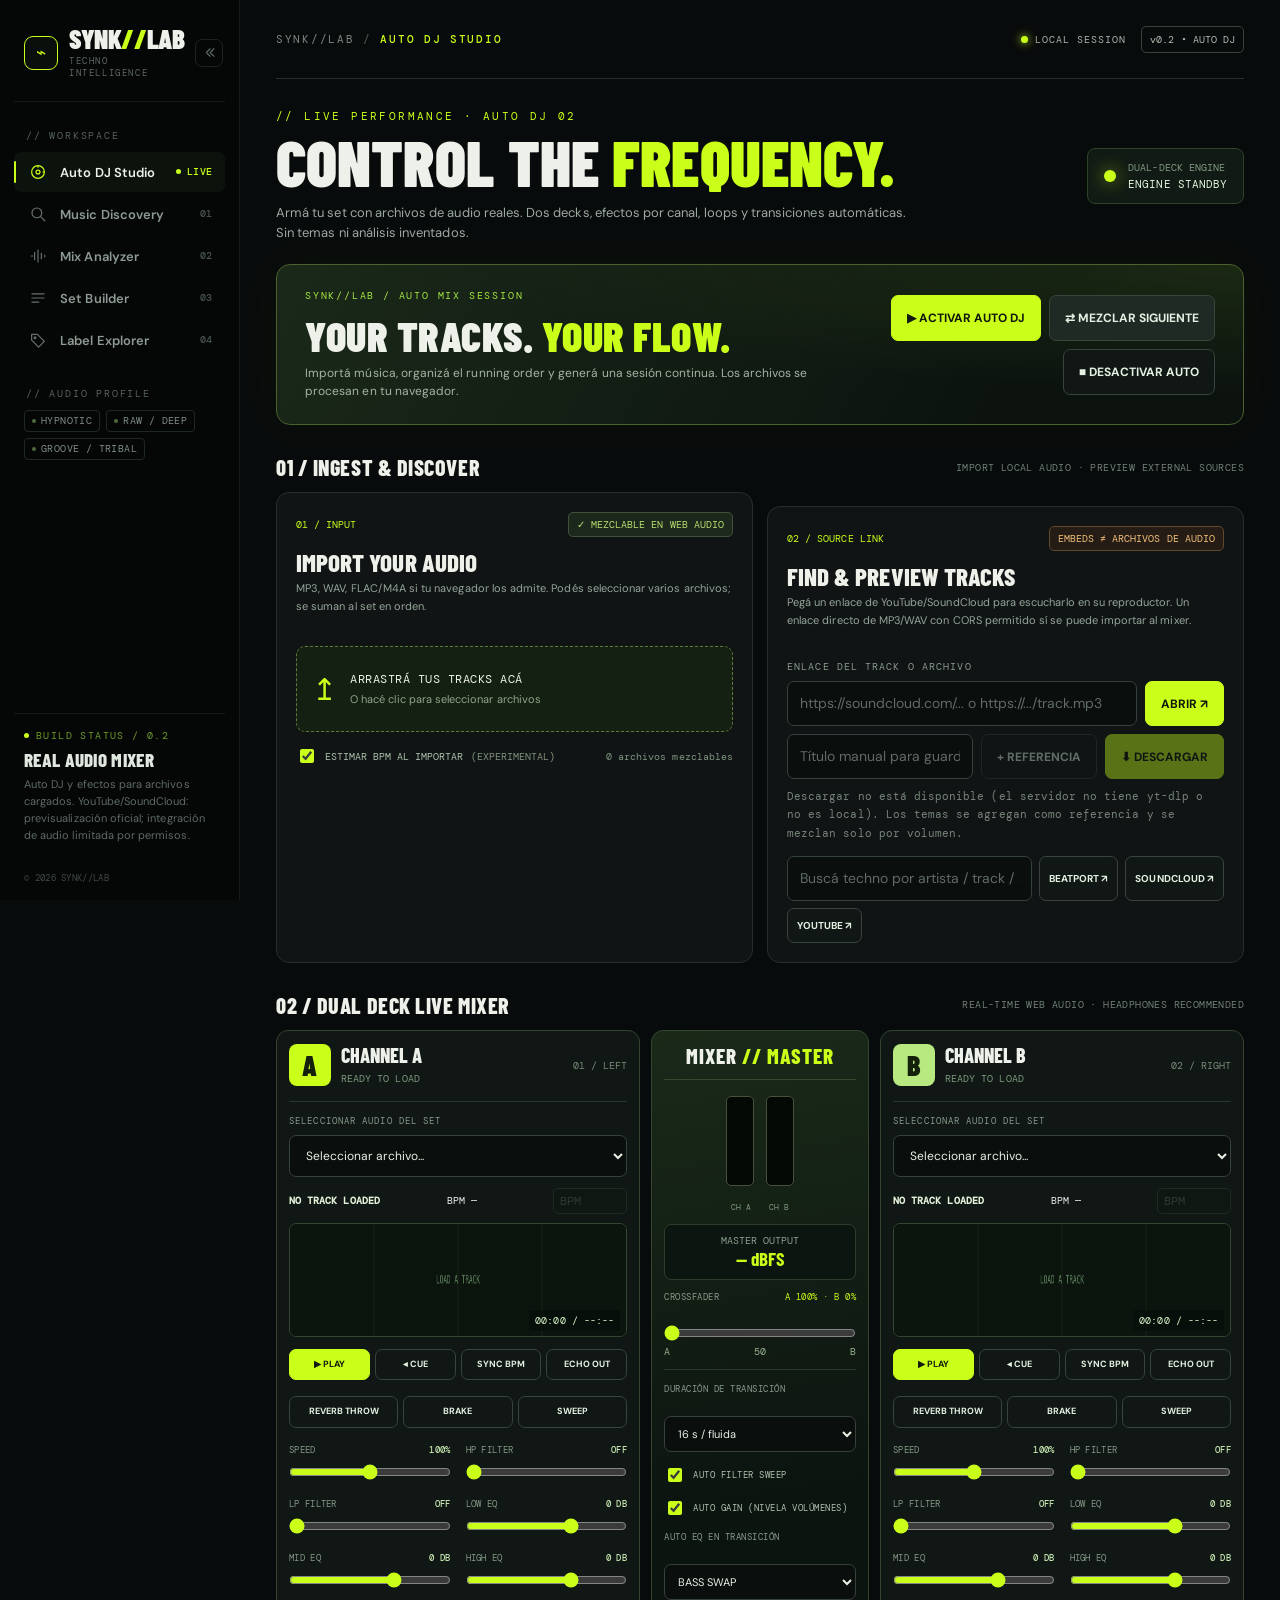
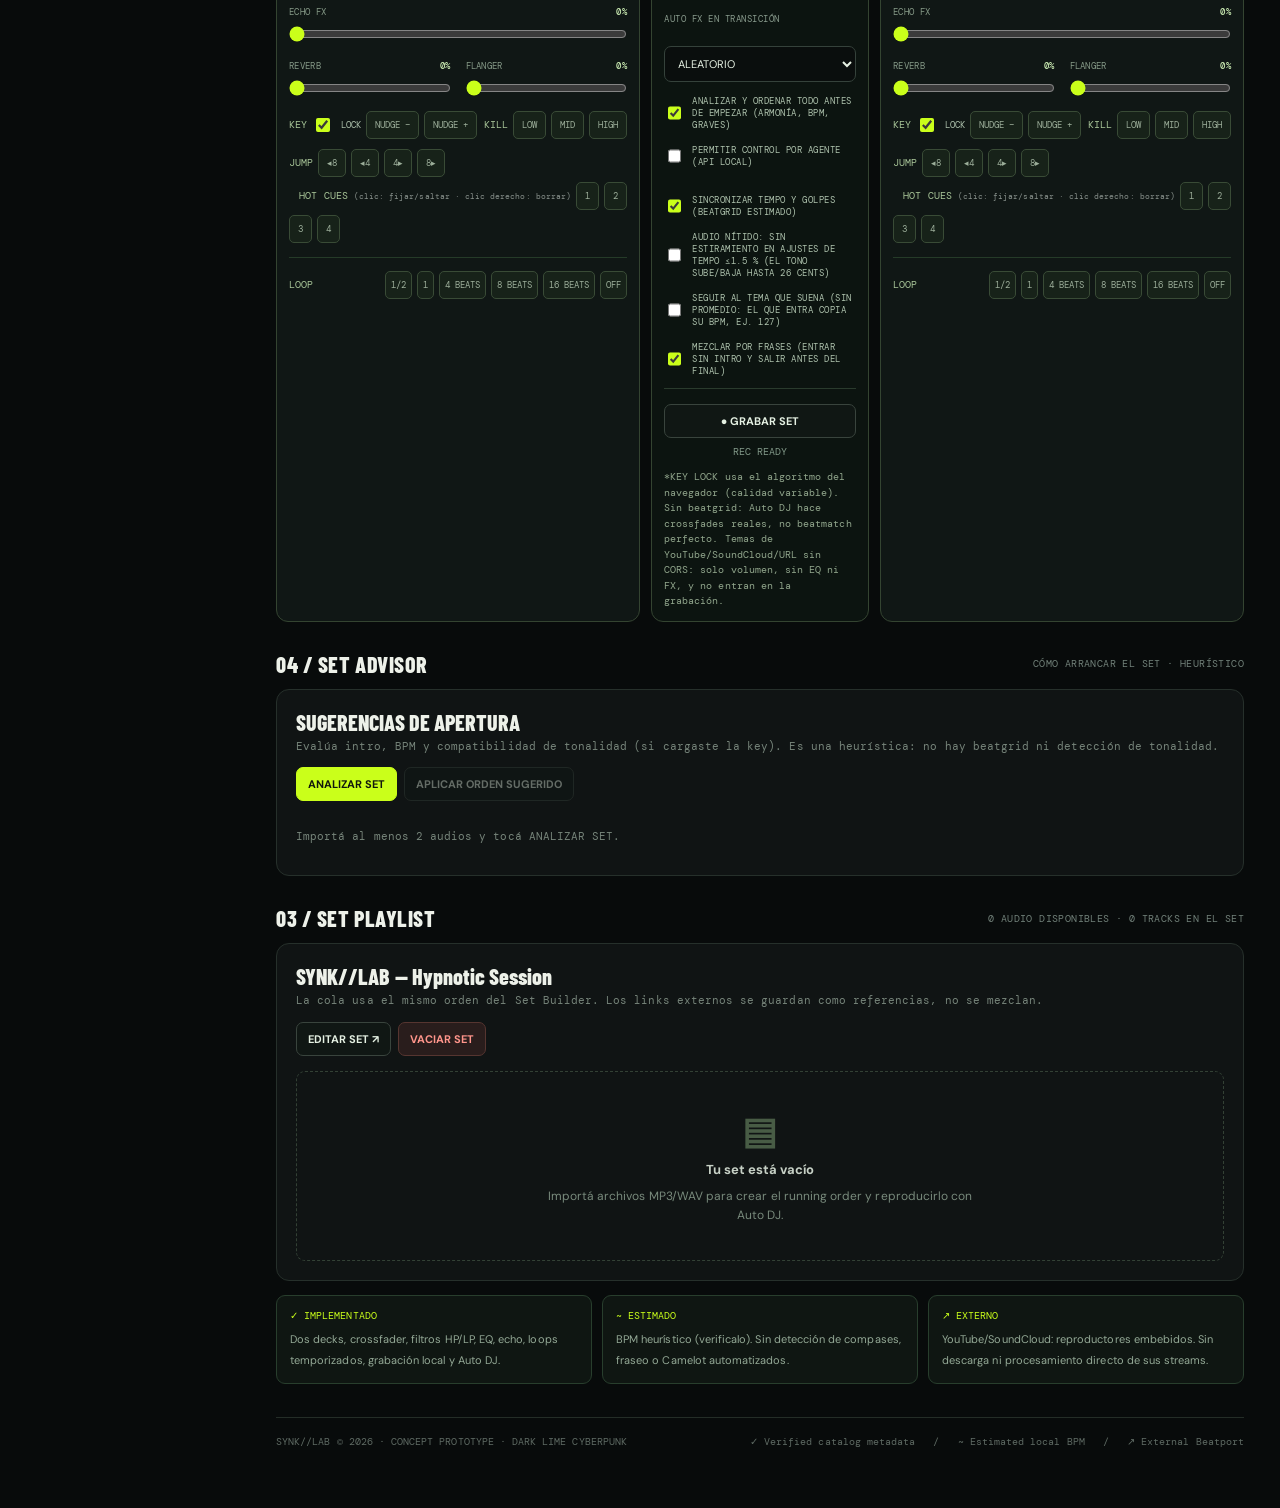
==== commit 80ae0174: "feat(dj): move analysis to web workers and rework the mobile mixer - Run BPM, beatgrid, key, section" ====
--- a/static/index.html
+++ b/static/index.html
@@ -66,6 +66,7 @@
 .dj-embed-host{height:200px;margin:10px 0;border:1px solid var(--line);border-radius:8px;overflow:hidden;background:#000}.dj-embed-host iframe{width:100%;height:100%;border:0}.dj-embed-note{color:#e8c46a;font-size:11px;margin:6px 0}.dj-row-tools{display:flex;flex-wrap:wrap;align-items:center;gap:5px;margin-top:10px;font:10px "DM Mono",monospace;color:#a8c598}.dj-row-tools .dj-sep{margin-left:auto}.dj-row-tools .dj-sep small{color:var(--muted)}.dj-nudge,.dj-kill,.dj-jump-btn,.dj-cue-btn{font:9px "DM Mono",monospace;color:#9cae9a;background:#172219;border:1px solid #394b36;border-radius:5px;padding:7px 8px;cursor:pointer}.dj-cue-btn.set{background:#2c3d12;color:#e1ff8d;border-color:#8bb829}.dj-kill.active{background:var(--red);color:#1b0a08;border-color:var(--red)}.dj-nudge:disabled,.dj-kill:disabled,.dj-jump-btn:disabled{opacity:.4;cursor:not-allowed}.dj-ext input[type=range]:disabled{opacity:.35}
 .dj-bpm-input{width:74px;margin-left:8px;background:#0f1a10;color:#e1ff8d;border:1px solid #394b36;border-radius:5px;padding:4px 6px;font:12px "DM Mono",monospace}.dj-bpm-input:disabled{opacity:.4}.dj-bpm-input.need{border-color:var(--red);box-shadow:0 0 0 2px rgba(255,80,60,.35)}
 </style>
+<link rel="stylesheet" href="/static/mobile.css">
 </head>
 <body>
 <div id="app">
@@ -86,7 +87,7 @@
  <header class="topbar"><div class="crumb">SYNK//LAB <span style="color:#526052">/</span> <b id="breadcrumb">AUTO DJ STUDIO</b></div><div class="top-right"><div class="status"><span class="dot"></span> LOCAL SESSION</div><span class="chip">v0.2 • AUTO DJ</span></div></header>
  <section class="view active" id="view-autodj">
  <div class="head dj-page-head"><div><div class="eyebrow">// LIVE PERFORMANCE · AUTO DJ 02</div><h1 class="h1">CONTROL THE <i>FREQUENCY.</i></h1><p class="lead">Armá tu set con archivos de audio reales. Dos decks, efectos por canal, loops y transiciones automáticas. Sin temas ni análisis inventados.</p></div><div class="dj-online"><div class="dj-online-dot"></div><div>DUAL-DECK ENGINE<strong id="djEngineStatus">ENGINE STANDBY</strong></div></div></div>
- <div class="dj-call"><div><div class="dj-eyebrow">SYNK//LAB / AUTO MIX SESSION</div><div class="dj-call-main">YOUR TRACKS. <span>YOUR FLOW.</span></div><p>Importá música, organizá el running order y generá una sesión continua. Los archivos se procesan en tu navegador.</p></div><div class="dj-call-actions"><button id="djStart" class="btn lime dj-lg">▶ INICIAR AUTO DJ</button><button id="djNext" class="btn dj-lg">⇄ MEZCLAR SIGUIENTE</button><button id="djStop" class="btn dj-lg ghost">■ DETENER</button></div></div>
+ <div class="dj-call"><div><div class="dj-eyebrow">SYNK//LAB / AUTO MIX SESSION</div><div class="dj-call-main">YOUR TRACKS. <span>YOUR FLOW.</span></div><p>Importá música, organizá el running order y generá una sesión continua. Los archivos se procesan en tu navegador.</p></div><div class="dj-call-actions"><button id="djStart" class="btn lime dj-lg">▶ ACTIVAR AUTO DJ</button><button id="djNext" class="btn dj-lg">⇄ MEZCLAR SIGUIENTE</button><button id="djStop" class="btn dj-lg ghost">■ DESACTIVAR AUTO</button></div></div>
  <div class="section-bar"><h2 class="section-title">01 / Ingest & Discover</h2><span class="section-meta">IMPORT LOCAL AUDIO · PREVIEW EXTERNAL SOURCES</span></div>
  <div class="dj-source-grid">
    <div class="panel dj-ingest"><div class="dj-panel-heading"><span class="dj-mini-index">01 / INPUT</span><span class="modebadge">✓ MEZCLABLE EN WEB AUDIO</span></div><h3>IMPORT YOUR AUDIO</h3><p class="dj-sub">MP3, WAV, FLAC/M4A si tu navegador los admite. Podés seleccionar varios archivos; se suman al set en orden.</p><div id="djDrop" class="dj-drop" role="button" tabindex="0"><span class="dj-drop-icon">↥</span><div><b>ARRASTRÁ TUS TRACKS ACÁ</b><small>O hacé clic para seleccionar archivos</small></div></div><input id="djFileInput" type="file" accept="audio/*,.mp3,.wav,.flac,.ogg,.m4a" multiple hidden><div class="dj-ingest-bottom"><label class="dj-check"><input id="djEstimateBPM" type="checkbox" checked> Estimar BPM al importar <em>(experimental)</em></label><span id="djImportStatus">0 archivos importados</span></div></div>
@@ -96,7 +97,7 @@
  <div class="section-bar"><h2 class="section-title">02 / Dual Deck Live Mixer</h2><span class="section-meta">REAL-TIME WEB AUDIO · HEADPHONES RECOMMENDED</span></div>
  <div class="dj-mixer">
    <div class="dj-deck" id="deckA"><div class="dj-deck-head"><span class="dj-deck-letter">A</span><div><strong>CHANNEL A</strong><small id="djStateA">READY TO LOAD</small></div><span class="dj-deck-accent">01 / LEFT</span></div><label>SELECCIONAR AUDIO DEL SET</label><select id="djSelectA" class="input dj-select"><option value="">Sin archivos...</option></select><div class="dj-display"><span id="djTrackA">NO TRACK LOADED</span><span id="djBpmA">BPM —</span><input type="number" id="djBpmSetA" class="dj-bpm-input" min="40" max="220" step="0.1" placeholder="BPM" title="Escribí el BPM real de este tema (se guarda en el set)" disabled></div><div class="dj-wave"><canvas id="djWaveA" width="780" height="130" aria-label="Forma de onda track A"></canvas><div id="djTimeA" class="dj-wave-time">00:00 / --:--</div></div><div class="dj-embed-host" id="djEmbedA" hidden></div><div class="note dj-embed-note" id="djEmbedNoteA" hidden></div><div class="dj-transport"><button class="btn sm lime" id="djPlayA">▶ PLAY</button><button class="btn sm ghost" id="djCueA">◂ CUE</button><button class="btn sm ghost" id="djSyncA">SYNC BPM</button><button class="btn sm ghost" id="djEchoOutA">ECHO OUT</button></div><div class="dj-transport dj-pads"><button class="btn sm ghost" id="djThrowA" title="Lanzar reverb y dejar caer">REVERB THROW</button><button class="btn sm ghost" id="djBrakeA" title="Frenado de plato">BRAKE</button><button class="btn sm ghost" id="djSweepA" title="Riser con filtro pasa-altos">SWEEP</button></div><div class="dj-param-grid"><div><label>SPEED <b id="djRateValA">100%</b></label><input type="range" id="djRateA" min="88" max="112" step="0.1" value="100"></div><div><label>HP FILTER <b id="djHpValA">OFF</b></label><input type="range" id="djHpA" min="0" max="100" value="0"></div><div><label>LP FILTER <b id="djLpValA">OFF</b></label><input type="range" id="djLpA" min="0" max="100" value="0"></div><div><label>LOW EQ <b id="djLowValA">0 dB</b></label><input type="range" id="djLowA" min="-18" max="9" value="0"></div><div><label>MID EQ <b id="djMidValA">0 dB</b></label><input type="range" id="djMidA" min="-18" max="9" value="0"></div><div><label>HIGH EQ <b id="djHighValA">0 dB</b></label><input type="range" id="djHighA" min="-18" max="9" value="0"></div><div class="dj-wide"><label>ECHO FX <b id="djEchoValA">0%</b></label><input type="range" id="djEchoA" min="0" max="70" value="0"></div><div><label>REVERB <b id="djReverbValA">0%</b></label><input type="range" id="djReverbA" min="0" max="100" value="0"></div><div><label>FLANGER <b id="djFlangerValA">0%</b></label><input type="range" id="djFlangerA" min="0" max="100" value="0"></div></div><div class="dj-row-tools"><span>KEY</span><label class="dj-check"><input type="checkbox" id="djKeyLockA" checked> LOCK</label><button class="dj-nudge" data-deck="A" data-dir="-1" title="Frenar mientras lo mantenés">NUDGE −</button><button class="dj-nudge" data-deck="A" data-dir="1" title="Acelerar mientras lo mantenés">NUDGE +</button><span class="dj-sep">KILL</span><button class="dj-kill" data-deck="A" data-band="low">LOW</button><button class="dj-kill" data-deck="A" data-band="mid">MID</button><button class="dj-kill" data-deck="A" data-band="high">HIGH</button></div><div class="dj-row-tools"><span>JUMP</span><button class="dj-jump-btn" data-deck="A" data-beats="-8">◂8</button><button class="dj-jump-btn" data-deck="A" data-beats="-4">◂4</button><button class="dj-jump-btn" data-deck="A" data-beats="4">4▸</button><button class="dj-jump-btn" data-deck="A" data-beats="8">8▸</button><span class="dj-sep">HOT CUES <small>(clic: fijar/saltar · clic derecho: borrar)</small></span><button class="dj-cue-btn" data-deck="A" data-i="0">1</button><button class="dj-cue-btn" data-deck="A" data-i="1">2</button><button class="dj-cue-btn" data-deck="A" data-i="2">3</button><button class="dj-cue-btn" data-deck="A" data-i="3">4</button></div><div class="dj-loop-row"><span>LOOP</span><button class="dj-loop-btn" data-deck="A" data-beats="0.5">1/2</button><button class="dj-loop-btn" data-deck="A" data-beats="1">1</button><button class="dj-loop-btn" data-deck="A" data-beats="4">4 BEATS</button><button class="dj-loop-btn" data-deck="A" data-beats="8">8 BEATS</button><button class="dj-loop-btn" data-deck="A" data-beats="16">16 BEATS</button><button class="dj-loop-btn" data-deck="A" data-beats="0">OFF</button></div></div>
-   <div class="dj-master"><div class="dj-master-top">MIXER <span>// MASTER</span></div><div class="dj-meter-wrap"><div class="dj-meter" id="djMeterA"><span></span></div><div class="dj-meter" id="djMeterB"><span></span></div></div><div class="dj-master-titles"><small>CH A</small><small>CH B</small></div><div class="dj-xy"><div>MASTER OUTPUT</div><strong id="djMasterDisplay">— dBFS</strong></div><label for="djCrossfade">CROSSFADER <span id="djFaderLabel">A 100% · B 0%</span></label><input type="range" class="dj-crossfader" id="djCrossfade" min="0" max="100" value="0"><div class="dj-fader-axis"><span>A</span><span>50</span><span>B</span></div><div class="dj-master-controls"><label for="djFadeSeconds">DURACIÓN DE TRANSICIÓN</label><select id="djFadeSeconds" class="input"><option value="8">8 s / corte rápido</option><option value="16" selected>16 s / fluida</option><option value="24">24 s / progresiva</option><option value="32">32 s / larga</option><option value="48">48 s / atmosférica</option></select><label class="dj-check"><input type="checkbox" id="djAutoFilter" checked> AUTO FILTER SWEEP</label><label class="dj-check"><input type="checkbox" id="djAutoGain" checked> AUTO GAIN (nivela volúmenes)</label><label for="djAutoEQ">AUTO EQ EN TRANSICIÓN</label><select id="djAutoEQ" class="input"><option value="off">OFF</option><option value="bass" selected>BASS SWAP</option><option value="blend">BLEND (graves + medios/agudos)</option></select><label for="djAutoFX">AUTO FX EN TRANSICIÓN</label><select id="djAutoFX" class="input"><option value="off">OFF</option><option value="echo">ECHO OUT</option><option value="reverb">REVERB WASH</option><option value="flanger">FLANGER SWEEP</option><option value="random" selected>ALEATORIO</option></select><label class="dj-check"><input type="checkbox" id="djAutoPrep" checked> ANALIZAR Y ORDENAR TODO ANTES DE EMPEZAR (armonía, BPM, graves)</label><label class="dj-check"><input type="checkbox" id="djAgentOn"> PERMITIR CONTROL POR AGENTE (API local)</label><span class="note" id="djAgentNote"></span><label class="dj-check"><input type="checkbox" id="djAutoSync" checked> SINCRONIZAR TEMPO Y GOLPES (beatgrid estimado)</label><label class="dj-check"><input type="checkbox" id="djAutoPhrase" checked> MEZCLAR POR FRASES (entrar sin intro y salir antes del final)</label></div><div class="dj-record"><button id="djRecord" class="btn sm ghost">● GRABAR SET</button><span id="djRecStatus">REC READY</span></div><div class="dj-center-note">*KEY LOCK usa el algoritmo del navegador (calidad variable). Sin beatgrid: Auto DJ hace crossfades reales, no beatmatch perfecto. Temas de YouTube/SoundCloud/URL sin CORS: solo volumen, sin EQ ni FX, y no entran en la grabación.</div></div>
+   <div class="dj-master"><div class="dj-master-top">MIXER <span>// MASTER</span></div><div class="dj-meter-wrap"><div class="dj-meter" id="djMeterA"><span></span></div><div class="dj-meter" id="djMeterB"><span></span></div></div><div class="dj-master-titles"><small>CH A</small><small>CH B</small></div><div class="dj-xy"><div>MASTER OUTPUT</div><strong id="djMasterDisplay">— dBFS</strong></div><label for="djCrossfade">CROSSFADER <span id="djFaderLabel">A 100% · B 0%</span></label><input type="range" class="dj-crossfader" id="djCrossfade" min="0" max="100" value="0"><div class="dj-fader-axis"><span>A</span><span>50</span><span>B</span></div><div class="dj-master-controls"><label for="djFadeSeconds">DURACIÓN DE TRANSICIÓN</label><select id="djFadeSeconds" class="input"><option value="8">8 s / corte rápido</option><option value="16" selected>16 s / fluida</option><option value="24">24 s / progresiva</option><option value="32">32 s / larga</option><option value="48">48 s / atmosférica</option></select><label class="dj-check"><input type="checkbox" id="djAutoFilter" checked> AUTO FILTER SWEEP</label><label class="dj-check"><input type="checkbox" id="djAutoGain" checked> AUTO GAIN (nivela volúmenes)</label><label for="djAutoEQ">AUTO EQ EN TRANSICIÓN</label><select id="djAutoEQ" class="input"><option value="off">OFF</option><option value="bass" selected>BASS SWAP</option><option value="blend">BLEND (graves + medios/agudos)</option></select><label for="djAutoFX">AUTO FX EN TRANSICIÓN</label><select id="djAutoFX" class="input"><option value="off">OFF</option><option value="echo">ECHO OUT</option><option value="reverb">REVERB WASH</option><option value="flanger">FLANGER SWEEP</option><option value="random" selected>ALEATORIO</option></select><label class="dj-check"><input type="checkbox" id="djAutoPrep" checked> ANALIZAR Y ORDENAR TODO ANTES DE EMPEZAR (armonía, BPM, graves)</label><label class="dj-check"><input type="checkbox" id="djAgentOn"> PERMITIR CONTROL POR AGENTE (API local)</label><span class="note" id="djAgentNote"></span><label class="dj-check"><input type="checkbox" id="djAutoSync" checked> SINCRONIZAR TEMPO Y GOLPES (beatgrid estimado)</label><label class="dj-check"><input type="checkbox" id="djCrispRate"> AUDIO NÍTIDO: sin estiramiento en ajustes de tempo ≤1.5 % (el tono sube/baja hasta 26 cents)</label><label class="dj-check"><input type="checkbox" id="djFollowMaster"> SEGUIR AL TEMA QUE SUENA (sin promedio: el que entra copia su BPM, ej. 127)</label><label class="dj-check"><input type="checkbox" id="djAutoPhrase" checked> MEZCLAR POR FRASES (entrar sin intro y salir antes del final)</label></div><div class="dj-record"><button id="djRecord" class="btn sm ghost">● GRABAR SET</button><span id="djRecStatus">REC READY</span></div><div class="dj-center-note">*KEY LOCK usa el algoritmo del navegador (calidad variable). Sin beatgrid: Auto DJ hace crossfades reales, no beatmatch perfecto. Temas de YouTube/SoundCloud/URL sin CORS: solo volumen, sin EQ ni FX, y no entran en la grabación.</div></div>
    <div class="dj-deck" id="deckB"><div class="dj-deck-head"><span class="dj-deck-letter">B</span><div><strong>CHANNEL B</strong><small id="djStateB">READY TO LOAD</small></div><span class="dj-deck-accent">02 / RIGHT</span></div><label>SELECCIONAR AUDIO DEL SET</label><select id="djSelectB" class="input dj-select"><option value="">Sin archivos...</option></select><div class="dj-display"><span id="djTrackB">NO TRACK LOADED</span><span id="djBpmB">BPM —</span><input type="number" id="djBpmSetB" class="dj-bpm-input" min="40" max="220" step="0.1" placeholder="BPM" title="Escribí el BPM real de este tema (se guarda en el set)" disabled></div><div class="dj-wave"><canvas id="djWaveB" width="780" height="130" aria-label="Forma de onda track B"></canvas><div id="djTimeB" class="dj-wave-time">00:00 / --:--</div></div><div class="dj-embed-host" id="djEmbedB" hidden></div><div class="note dj-embed-note" id="djEmbedNoteB" hidden></div><div class="dj-transport"><button class="btn sm lime" id="djPlayB">▶ PLAY</button><button class="btn sm ghost" id="djCueB">◂ CUE</button><button class="btn sm ghost" id="djSyncB">SYNC BPM</button><button class="btn sm ghost" id="djEchoOutB">ECHO OUT</button></div><div class="dj-transport dj-pads"><button class="btn sm ghost" id="djThrowB" title="Lanzar reverb y dejar caer">REVERB THROW</button><button class="btn sm ghost" id="djBrakeB" title="Frenado de plato">BRAKE</button><button class="btn sm ghost" id="djSweepB" title="Riser con filtro pasa-altos">SWEEP</button></div><div class="dj-param-grid"><div><label>SPEED <b id="djRateValB">100%</b></label><input type="range" id="djRateB" min="88" max="112" step="0.1" value="100"></div><div><label>HP FILTER <b id="djHpValB">OFF</b></label><input type="range" id="djHpB" min="0" max="100" value="0"></div><div><label>LP FILTER <b id="djLpValB">OFF</b></label><input type="range" id="djLpB" min="0" max="100" value="0"></div><div><label>LOW EQ <b id="djLowValB">0 dB</b></label><input type="range" id="djLowB" min="-18" max="9" value="0"></div><div><label>MID EQ <b id="djMidValB">0 dB</b></label><input type="range" id="djMidB" min="-18" max="9" value="0"></div><div><label>HIGH EQ <b id="djHighValB">0 dB</b></label><input type="range" id="djHighB" min="-18" max="9" value="0"></div><div class="dj-wide"><label>ECHO FX <b id="djEchoValB">0%</b></label><input type="range" id="djEchoB" min="0" max="70" value="0"></div><div><label>REVERB <b id="djReverbValB">0%</b></label><input type="range" id="djReverbB" min="0" max="100" value="0"></div><div><label>FLANGER <b id="djFlangerValB">0%</b></label><input type="range" id="djFlangerB" min="0" max="100" value="0"></div></div><div class="dj-row-tools"><span>KEY</span><label class="dj-check"><input type="checkbox" id="djKeyLockB" checked> LOCK</label><button class="dj-nudge" data-deck="B" data-dir="-1" title="Frenar mientras lo mantenés">NUDGE −</button><button class="dj-nudge" data-deck="B" data-dir="1" title="Acelerar mientras lo mantenés">NUDGE +</button><span class="dj-sep">KILL</span><button class="dj-kill" data-deck="B" data-band="low">LOW</button><button class="dj-kill" data-deck="B" data-band="mid">MID</button><button class="dj-kill" data-deck="B" data-band="high">HIGH</button></div><div class="dj-row-tools"><span>JUMP</span><button class="dj-jump-btn" data-deck="B" data-beats="-8">◂8</button><button class="dj-jump-btn" data-deck="B" data-beats="-4">◂4</button><button class="dj-jump-btn" data-deck="B" data-beats="4">4▸</button><button class="dj-jump-btn" data-deck="B" data-beats="8">8▸</button><span class="dj-sep">HOT CUES <small>(clic: fijar/saltar · clic derecho: borrar)</small></span><button class="dj-cue-btn" data-deck="B" data-i="0">1</button><button class="dj-cue-btn" data-deck="B" data-i="1">2</button><button class="dj-cue-btn" data-deck="B" data-i="2">3</button><button class="dj-cue-btn" data-deck="B" data-i="3">4</button></div><div class="dj-loop-row"><span>LOOP</span><button class="dj-loop-btn" data-deck="B" data-beats="0.5">1/2</button><button class="dj-loop-btn" data-deck="B" data-beats="1">1</button><button class="dj-loop-btn" data-deck="B" data-beats="4">4 BEATS</button><button class="dj-loop-btn" data-deck="B" data-beats="8">8 BEATS</button><button class="dj-loop-btn" data-deck="B" data-beats="16">16 BEATS</button><button class="dj-loop-btn" data-deck="B" data-beats="0">OFF</button></div></div>
  </div>
  <audio id="djAudioA" preload="metadata" hidden></audio><audio id="djAudioB" preload="metadata" hidden></audio>
@@ -161,6 +162,7 @@
 </div>
 <nav class="mobile-nav" id="mobileNav"><button class="active" data-view="autodj"><span class="ico">◉</span>AUTO DJ</button><button data-view="discover"><span class="ico">◈</span>DISCOVER</button><button data-view="analyze"><span class="ico">⌁</span>ANALYZE</button><button data-view="sets"><span class="ico">▤</span>SETS</button><button data-view="labels"><span class="ico">◎</span>LABELS</button></nav>
 <div id="toast" class="toast" role="status" aria-live="polite"></div>
+<script src="/static/analysis-client.js"></script>
 <script>
 'use strict';
 const $=(s,base=document)=>base.querySelector(s);
@@ -207,8 +209,9 @@
 for(const type of ['dragleave','drop'])drop.addEventListener(type,e=>{e.preventDefault();drop.classList.remove('over')});
 drop.addEventListener('drop',e=>{if(e.dataTransfer?.files?.length)loadAudio(e.dataTransfer.files[0])});audioInput.addEventListener('change',e=>{if(e.target.files.length)loadAudio(e.target.files[0])});
 function drawWave(buffer){const can=$('#waveCanvas'),ctx=can.getContext('2d'),w=can.width,h=can.height;ctx.clearRect(0,0,w,h);ctx.strokeStyle='#263929';ctx.lineWidth=1;for(let i=0;i<=8;i++){ctx.beginPath();ctx.moveTo(0,h*i/8);ctx.lineTo(w,h*i/8);ctx.stroke()}const data=buffer.getChannelData(0),chunk=Math.max(1,Math.floor(data.length/w));ctx.strokeStyle='#caff1a';ctx.lineWidth=1;ctx.beginPath();for(let x=0;x<w;x++){let mn=1,mx=-1;const begin=x*chunk;for(let j=begin;j<Math.min(begin+chunk,data.length);j+=Math.max(1,Math.floor(chunk/60))){const v=data[j];if(v<mn)mn=v;if(v>mx)mx=v}ctx.moveTo(x,(1-mx)*h/2);ctx.lineTo(x,(1-mn)*h/2)}ctx.stroke();}
-function analyzeAudio(buffer){const samples=buffer.getChannelData(0),rate=buffer.sampleRate,segStart=Math.min(Math.floor(rate*20),Math.max(0,Math.floor(samples.length/5))),segEnd=Math.min(samples.length,segStart+Math.floor(rate*74)),frame=256;let energy=[],sum=0,count=0,filter=0,total=0,n=0;const alpha=Math.min(.1,2*Math.PI*150/rate);for(let i=segStart;i<segEnd;i++){let s=samples[i];filter+=alpha*(s-filter);sum+=filter*filter;count++;if(count>=frame){energy.push(Math.sqrt(sum/count));sum=0;count=0}}for(let i=0;i<samples.length;i+=Math.max(1,Math.floor(samples.length/300000))){total+=samples[i]*samples[i];n++}let db=n?20*Math.log10(Math.sqrt(total/n)+1e-10):null;const flux=[];for(let i=2;i<energy.length;i++)flux.push(Math.max(0,energy[i]-((energy[i-1]+energy[i-2])/2)));if(flux.length<200)return {db,bpm:null,confidence:0};const mean=flux.reduce((s,x)=>s+x,0)/flux.length,centered=flux.map(x=>Math.max(0,x-mean*.7));const hz=rate/frame;let best={score:-1,lag:null};const scoreByLag=new Map(), vals=[];for(let lag=Math.floor(hz*60/170);lag<=Math.ceil(hz*60/100);lag++){let score=0;for(let i=lag;i<centered.length;i++)score+=centered[i]*centered[i-lag];const norm=score/(centered.length-lag);vals.push(norm);scoreByLag.set(lag,norm);if(norm>best.score)best={score:norm,lag}}const avg=vals.reduce((s,x)=>s+x,0)/vals.length;const conf=best.score/(avg+1e-9);const y0=scoreByLag.get(best.lag-1),y1=best.score,y2=scoreByLag.get(best.lag+1);let shift=0;if(Number.isFinite(y0)&&Number.isFinite(y2)&&Math.abs(y0-2*y1+y2)>1e-15)shift=Math.max(-1,Math.min(1,.5*(y0-y2)/(y0-2*y1+y2)));const tempo=60*hz/(best.lag+shift);return{db,bpm:best.score>0&&conf>=1.07?Math.round(tempo*10)/10:null,confidence:Math.round(conf*100)/100}}
-async function loadAudio(file){if(file.size>100*1024*1024){toast('Archivo demasiado grande: máximo 100 MB',true);return}if(!file.type.startsWith('audio/')&&!/\.(mp3|wav|flac|m4a|ogg)$/i.test(file.name)){toast('Seleccioná un archivo de audio',true);return}$('#audioStatus').textContent='DECODING AUDIO...';$('#audioExplain').textContent='Analizando archivo local. Esto puede consumir memoria en canciones largas.';$('#addAnalyzed').disabled=true;try{const buf=await file.arrayBuffer();const ctx=new (window.AudioContext||window.webkitAudioContext)();const decoded=await ctx.decodeAudioData(buf);const result=analyzeAudio(decoded);drawWave(decoded);await ctx.close();if(audioObjectURL)URL.revokeObjectURL(audioObjectURL);audioObjectURL=URL.createObjectURL(file);$('#localAudioPlayer').src=audioObjectURL;$('#durationVal').textContent=durationText(decoded.duration*1000);$('#bpmVal').textContent=result.bpm??'—';$('#rmsVal').textContent=Number.isFinite(result.db)?result.db.toFixed(1):'—';$('#audioStatus').textContent='LOCAL FILE · ANALYZED';$('#audioExplain').textContent=`BPM heurístico ${result.bpm?('('+result.bpm+', relación pico/promedio '+result.confidence+')'):'no concluyente'}. Verificalo con el beatgrid o el oído; puede detectar mitad/doble tempo. RMS no es nivel de energía musical. Tonalidad pendiente.`;$('#anTitle').value=file.name.replace(/\.[^.]+$/,'');$('#anBpm').value=result.bpm||'';latestAudio={file:titleClean(file.name),duration:decoded.duration*1000,blob:file};$('#addAnalyzed').disabled=false;toast('Audio decodificado y analizado localmente');}catch(e){$('#audioStatus').textContent='DECODING ERROR';$('#audioExplain').textContent='El navegador no pudo decodificar este archivo. Probá MP3 o WAV. '+e.message;toast('No se pudo analizar el audio',true)}}
+// BPM/RMS estimate runs in the analysis worker (see analysis-worker.js); returns a promise.
+function analyzeAudio(buffer){return SynkAnalysis.fromBuffer('bpm',buffer)}
+async function loadAudio(file){if(file.size>100*1024*1024){toast('Archivo demasiado grande: máximo 100 MB',true);return}if(!file.type.startsWith('audio/')&&!/\.(mp3|wav|flac|m4a|ogg)$/i.test(file.name)){toast('Seleccioná un archivo de audio',true);return}$('#audioStatus').textContent='DECODING AUDIO...';$('#audioExplain').textContent='Analizando archivo local. Esto puede consumir memoria en canciones largas.';$('#addAnalyzed').disabled=true;try{const buf=await file.arrayBuffer();const ctx=new (window.AudioContext||window.webkitAudioContext)();const decoded=await ctx.decodeAudioData(buf);const result=await analyzeAudio(decoded);drawWave(decoded);await ctx.close();if(audioObjectURL)URL.revokeObjectURL(audioObjectURL);audioObjectURL=URL.createObjectURL(file);$('#localAudioPlayer').src=audioObjectURL;$('#durationVal').textContent=durationText(decoded.duration*1000);$('#bpmVal').textContent=result.bpm??'—';$('#rmsVal').textContent=Number.isFinite(result.db)?result.db.toFixed(1):'—';$('#audioStatus').textContent='LOCAL FILE · ANALYZED';$('#audioExplain').textContent=`BPM heurístico ${result.bpm?('('+result.bpm+', relación pico/promedio '+result.confidence+')'):'no concluyente'}. Verificalo con el beatgrid o el oído; puede detectar mitad/doble tempo. RMS no es nivel de energía musical. Tonalidad pendiente.`;$('#anTitle').value=file.name.replace(/\.[^.]+$/,'');$('#anBpm').value=result.bpm||'';latestAudio={file:titleClean(file.name),duration:decoded.duration*1000,blob:file};$('#addAnalyzed').disabled=false;toast('Audio decodificado y analizado localmente');}catch(e){$('#audioStatus').textContent='DECODING ERROR';$('#audioExplain').textContent='El navegador no pudo decodificar este archivo. Probá MP3 o WAV. '+e.message;toast('No se pudo analizar el audio',true)}}
 function titleClean(s){return s.replace(/\.[^.]+$/,'')}
 $('#addAnalyzed').addEventListener('click',async()=>{if(!latestAudio)return;const t=addTrack({artist:$('#anArtist').value.trim(),title:$('#anTitle').value.trim()||latestAudio.file,bpm:$('#anBpm').value,key:$('#anKey').value,energy:$('#anEnergy').value,duration:latestAudio.duration,source:'Local audio'});if(t&&typeof registerDJFile==='function')await registerDJFile(t,latestAudio.blob);});
 function refreshCompare(){const opts='<option value="">Elegí un track...</option>'+tracks.map((t,i)=>`<option value="${i}">${escapeHTML(`${i+1}. ${t.artist?t.artist+' — ':''}${t.title}`)}</option>`).join('');const a=$('#compareA').value,b=$('#compareB').value;$('#compareA').innerHTML=opts;$('#compareB').innerHTML=opts;if(a!==''&&+a<tracks.length)$('#compareA').value=a;if(b!==''&&+b<tracks.length)$('#compareB').value=b;}
@@ -225,5 +228,6 @@
 refreshCompare();renderSet();
 </script>
 <script src="/static/mixer.js"></script>
+<script src="/static/mobile.js"></script>
 </body>
 </html>
--- a/static/mobile.css
+++ b/static/mobile.css
@@ -0,0 +1,198 @@
+/* SYNK//LAB mobile shell: five screens (Mezcla, Cola, Importar, Agente, Ajustes) on top of the same mixer.
+   Active at <= 770px. The desktop UI stays in the DOM (off-screen) so the audio engine and embeds keep working. */
+#m-app{display:none}
+@media (max-width:770px){
+  body:not(.m-more) #app{position:fixed;left:-9999px;top:0;width:360px;height:1px;overflow:hidden;visibility:hidden}
+  body:not(.m-more) .mobile-nav{display:none!important}
+  body:not(.m-more) #toast{bottom:calc(92px + env(safe-area-inset-bottom))}
+  body:not(.m-more) #m-app{display:flex}
+  body.m-more #m-app{display:none}
+}
+#m-app{position:fixed;inset:0;z-index:4;flex-direction:column;background:#080b0b;color:#edf1e9;font:14px/1.45 'DM Sans',system-ui,sans-serif;height:100vh;height:100dvh}
+#m-app *{box-sizing:border-box}
+#m-app button,#m-app input{font-family:inherit}
+#m-app button{cursor:pointer;-webkit-tap-highlight-color:transparent}
+#m-app button:focus-visible,#m-app input:focus-visible,#m-app a:focus-visible{outline:2px solid #caff1a;outline-offset:2px}
+#m-app [hidden]{display:none!important}
+.m-screen{display:none;flex:1 1 0;min-height:0;flex-direction:column}
+.m-screen.on{display:flex}
+.m-top{flex:0 0 auto;display:flex;align-items:center;justify-content:space-between;padding:calc(14px + env(safe-area-inset-top)) 16px 8px}
+.m-brand{font:800 28px/1 'Barlow Condensed','Arial Narrow',sans-serif;letter-spacing:-.4px}
+.m-brand span{color:#caff1a}
+.m-pill{display:flex;align-items:center;gap:8px;height:32px;padding:0 13px;border:1px solid #26302b;border-radius:16px;font:500 11px 'DM Mono',monospace;letter-spacing:.8px;color:#bbc8b5}
+.m-pill i{width:7px;height:7px;border-radius:50%;background:#8f9a93}
+.m-pill.live i{background:#caff1a}
+.m-head{flex:0 0 auto;padding:calc(18px + env(safe-area-inset-top)) 16px 8px}
+.m-head .m-eyebrow{margin:0}
+.m-head h1{margin:4px 0 0;font:800 40px/1 'Barlow Condensed','Arial Narrow',sans-serif;text-transform:uppercase}
+.m-head p{margin:6px 0 0;font-size:13px;line-height:1.45;color:#a9b4ac}
+.m-main{flex:1 1 0;min-height:0;overflow-y:auto;overscroll-behavior:contain;padding:6px 16px 16px;display:flex;flex-direction:column;gap:12px;scrollbar-width:none}
+.m-main::-webkit-scrollbar{width:0}
+.m-card{background:#131919;border:1px solid #26302b;border-radius:13px;padding:16px}
+.m-card.lime{background:linear-gradient(120deg,#122117,#0d1511);border-color:#2d4227}
+.m-eyebrow{margin:0;font:500 10px 'DM Mono',monospace;letter-spacing:1.6px;color:#8f9a93;text-transform:uppercase}
+.m-card.lime .m-eyebrow{color:#9fc43a}
+.m-title{margin:6px 0 0;font:800 36px/1 'Barlow Condensed','Arial Narrow',sans-serif;letter-spacing:.2px;text-transform:uppercase;overflow-wrap:anywhere}
+.m-sub{margin-top:4px;font-size:14px;color:#a9b4ac}
+.m-wave{position:relative;margin-top:30px;height:60px}
+.m-bars{position:absolute;inset:0;display:flex;align-items:flex-end;gap:2px}
+.m-bars i{flex:1 1 0;min-width:0;border-radius:2px;background:#3e4a43;height:10%}
+.m-bars.small{position:relative;inset:auto;height:44px;margin-top:10px}
+.m-exit{position:absolute;top:-4px;bottom:0;border-left:1.5px dashed #caff1a;z-index:1}
+.m-exit b{position:absolute;top:-14px;left:0;transform:translateX(-50%);font:500 9px 'DM Mono',monospace;letter-spacing:1.2px;color:#caff1a;white-space:nowrap}
+.m-times{display:flex;justify-content:space-between;margin-top:8px;font:11px 'DM Mono',monospace;color:#8f9a93}
+.m-chips{display:flex;flex-wrap:wrap;gap:8px;margin-top:12px}
+.m-chip{display:inline-flex;align-items:center;height:28px;padding:0 10px;border:1px solid #2f3b35;border-radius:6px;font:11px 'DM Mono',monospace;color:#dfe7de}
+.m-chip.lime{background:#caff1a;border-color:#caff1a;color:#10160d}
+.m-deck+.m-deck{margin-top:0}
+.m-deckhead{display:flex;align-items:baseline;justify-content:space-between}
+.m-pct{font:800 28px/1 'Barlow Condensed','Arial Narrow',sans-serif}
+.m-dtitle{margin-top:2px;font:800 26px/1.05 'Barlow Condensed','Arial Narrow',sans-serif;text-transform:uppercase;overflow-wrap:anywhere}
+.m-tempo{display:flex;align-items:center;gap:10px;margin:14px 0;font:10px 'DM Mono',monospace;letter-spacing:1.2px;color:#bbc8b5}
+.m-tempo:before,.m-tempo:after{content:"";flex:1 1 0;height:1px;background:#26302b}
+.m-skiptag{margin-top:6px;font:10px 'DM Mono',monospace;letter-spacing:1px;color:#9fc43a}
+.m-mixhead{display:flex;align-items:flex-end;justify-content:space-between}
+.m-count{margin-top:2px;font:800 46px/1 'Barlow Condensed','Arial Narrow',sans-serif;color:#caff1a}
+.m-plan{text-align:right;font:11px/1.5 'DM Mono',monospace;color:#bbc8b5}
+.m-prog{margin-top:12px;height:6px;border-radius:3px;background:#1d2b20;overflow:hidden}
+.m-prog i{display:block;height:100%;width:0;background:#caff1a;border-radius:3px;transition:width .25s linear}
+.m-nexttrack{display:flex;align-items:center;gap:12px;margin-top:14px;padding-top:14px;border-top:1px solid #2a3a2a}
+.m-bdg{flex:0 0 auto;width:36px;height:36px;border-radius:9px;background:#caff1a;color:#10160d;display:grid;place-items:center;font:800 20px 'Barlow Condensed','Arial Narrow',sans-serif}
+.m-nt{flex:1 1 0;min-width:0}
+.m-nt b{display:block;font-size:15px;white-space:nowrap;overflow:hidden;text-overflow:ellipsis}
+.m-nt span{font-size:12px;color:#a9b4ac}
+.m-bul{display:flex;align-items:center;gap:8px;margin-top:8px;font-size:12px;color:#d6e4c4}
+.m-bul svg{flex:0 0 auto}
+.m-ctl{display:grid;grid-template-columns:56px minmax(0,1fr) 56px;gap:10px}
+.m-sq{height:56px;border-radius:12px;border:1px solid #33403a;background:#131919;color:#edf1e9;display:grid;place-items:center}
+.m-sq.stop{color:#ff8a7e}
+.m-sq:disabled,.m-go:disabled{opacity:.45;cursor:default}
+.m-go{min-width:0;overflow:hidden;white-space:nowrap;height:56px;border-radius:12px;border:0;background:#caff1a;color:#10160d;display:flex;align-items:center;justify-content:center;gap:10px;font:800 15px 'Barlow Condensed','Arial Narrow',sans-serif;letter-spacing:.6px;text-transform:uppercase}
+.m-xf{padding:14px 16px 16px}
+.m-xfhead{display:flex;justify-content:space-between;font:10px 'DM Mono',monospace;letter-spacing:1.4px;color:#8f9a93}
+.m-xfhead b{font-weight:500;color:#dfe7de}
+.m-xftrack{position:relative;margin-top:14px;height:28px}
+.m-xftrack .rail{position:absolute;left:0;right:0;top:10px;height:8px;border-radius:4px;background:#1f2924}
+.m-xftrack .fill{position:absolute;left:0;top:10px;height:8px;border-radius:4px;background:#caff1a;width:0}
+.m-xftrack .knob{position:absolute;top:0;width:28px;height:28px;border-radius:50%;background:#edf1e9;border:3px solid #080b0b;left:0}
+.m-peek{display:flex;align-items:center;gap:12px;min-height:60px;padding:0 14px;border:1px solid #26302b;border-radius:13px;background:#0e1312;color:inherit;text-align:left;width:100%}
+.m-peek .t{flex:1 1 0;min-width:0}
+.m-peek .t b{display:block;font-size:14px;white-space:nowrap;overflow:hidden;text-overflow:ellipsis}
+.m-btn{display:flex;align-items:center;justify-content:center;gap:10px;min-height:48px;padding:0 18px;border-radius:12px;border:1px solid #33403a;background:#131919;color:#edf1e9;font-weight:600;font-size:14px;width:100%}
+.m-btn.lime{background:#caff1a;border-color:#caff1a;color:#10160d;font:800 20px 'Barlow Condensed','Arial Narrow',sans-serif;letter-spacing:.6px;text-transform:uppercase}
+.m-btn.on{background:#122117;border-color:#2d4227;color:#caff1a}
+.m-empty{text-align:center;display:flex;flex-direction:column;gap:12px;padding:28px 20px}
+.m-empty h2{margin:0;font:800 30px/1 'Barlow Condensed','Arial Narrow',sans-serif;text-transform:uppercase}
+.m-empty p{margin:0;color:#a9b4ac;font-size:13px}
+/* queue */
+.m-item{display:flex;align-items:center;gap:12px;min-height:84px;padding:12px 6px 12px 12px;border-radius:13px;border:1px solid #26302b;background:#131919}
+.m-item.now{border-color:#caff1a;background:#122117}
+.m-n{flex:0 0 auto;width:36px;height:36px;border-radius:50%;display:grid;place-items:center;background:#1d2621;color:#dfe7de;font:800 20px 'Barlow Condensed','Arial Narrow',sans-serif}
+.m-item.now .m-n{background:#caff1a;color:#10160d}
+.m-it{flex:1 1 0;min-width:0}
+.m-it .r1{display:flex;align-items:center;gap:8px}
+.m-it .r1 b{font-size:15px;white-space:nowrap;overflow:hidden;text-overflow:ellipsis}
+.m-tag{flex:0 0 auto;font:9px 'DM Mono',monospace;letter-spacing:1px;color:#9fb0a4}
+.m-item.now .m-tag{color:#caff1a}
+.m-it .r2{margin-top:1px;font-size:12px;color:#a9b4ac;white-space:nowrap;overflow:hidden;text-overflow:ellipsis}
+.m-it .r3{display:flex;gap:6px;margin-top:8px}
+.m-it .r3 span{height:22px;display:inline-flex;align-items:center;padding:0 8px;border:1px solid #2f3b35;border-radius:5px;font:10px 'DM Mono',monospace;color:#dfe7de}
+.m-mv{flex:0 0 auto;display:flex;flex-direction:column}
+.m-mv button{width:44px;height:38px;border:0;background:none;color:#8f9a93;display:grid;place-items:center}
+.m-mv button:disabled{opacity:.25}
+.m-link{display:flex;align-items:center;gap:10px;padding:8px 14px 8px 29px;font-size:12px;line-height:1.35}
+.m-link:before{content:"";flex:0 0 auto;width:8px;height:8px;border-radius:50%;background:currentColor}
+.m-note{padding:12px 14px;border:1px dashed #2f3b35;border-radius:13px;font-size:12px;line-height:1.5;color:#8f9a93}
+/* settings / forms */
+.m-h2{margin:0;font:500 10px 'DM Mono',monospace;letter-spacing:1.6px;color:#8f9a93;text-transform:uppercase}
+.m-seg{display:grid;gap:6px;margin-top:12px}
+.m-seg.c5{grid-template-columns:repeat(5,minmax(0,1fr))}
+.m-seg.c3{grid-template-columns:repeat(3,minmax(0,1fr))}
+.m-seg.wrap{display:flex;flex-wrap:wrap}
+.m-seg button{height:48px;border-radius:10px;border:1px solid #33403a;background:#0e1312;color:#dfe7de;font-weight:700;font-size:14px}
+.m-seg.c5 button{font:800 20px 'Barlow Condensed','Arial Narrow',sans-serif}
+.m-seg.wrap button{height:44px;padding:0 16px;border-radius:22px}
+.m-seg button.on{background:#caff1a;border-color:#caff1a;color:#10160d}
+.m-help{margin:12px 0 0;font-size:12px;line-height:1.5;color:#8f9a93}
+.m-sw{width:100%;min-height:68px;padding:10px 0;display:flex;align-items:center;gap:14px;text-align:left;border:0;border-top:1px solid #222c27;background:none;color:#edf1e9}
+.m-sw:first-child{border-top-color:transparent}
+.m-sw span.tx{flex:1 1 0;min-width:0}
+.m-sw span.tx b{display:block;font-size:15px}
+.m-sw span.tx small{display:block;margin-top:2px;font-size:12px;line-height:1.4;color:#8f9a93}
+.m-sw .trk{flex:0 0 auto;position:relative;width:52px;height:30px;border-radius:15px;background:#2a342f;transition:background .15s}
+.m-sw .trk i{position:absolute;top:3px;left:3px;width:24px;height:24px;border-radius:50%;background:#8f9a93;transition:left .15s,background .15s}
+.m-sw[aria-checked="true"] .trk{background:#caff1a}
+.m-sw[aria-checked="true"] .trk i{left:25px;background:#10160d}
+.m-in{width:100%;height:48px;margin-top:8px;padding:0 14px;border-radius:10px;border:1px solid #33403a;background:#0e1312;color:#edf1e9;font-size:15px}
+.m-lab{display:block;font:10px 'DM Mono',monospace;letter-spacing:1.6px;color:#8f9a93;text-transform:uppercase}
+.m-code{flex:1 1 0;min-width:0;display:flex;align-items:center;padding:12px;border-radius:10px;background:#0a0e0d;border:1px solid #26302b;font:12px/1.4 'DM Mono',monospace;color:#caff1a;word-break:break-all}
+.m-row{display:flex;gap:8px;align-items:stretch;margin-top:12px}
+.m-row .m-btn{width:auto;min-width:88px}
+.m-state{display:flex;align-items:center;gap:10px;padding-top:12px;border-top:1px solid #222c27;font:12px 'DM Mono',monospace;color:#8f9a93}
+.m-state i{width:8px;height:8px;border-radius:50%;background:currentColor}
+.m-state.on{color:#caff1a}
+.m-drop{display:flex;flex-direction:column;align-items:center;gap:10px;padding:22px 16px;border:1.5px dashed #3a4d33;border-radius:12px;background:#0f1a12;text-align:center}
+.m-drop .ic{width:48px;height:48px;border-radius:50%;border:1.6px solid #caff1a;color:#caff1a;display:grid;place-items:center}
+.m-drop p{margin:0;font-size:12px;line-height:1.5;color:#a9b4ac}
+.m-grid2{display:grid;grid-template-columns:1fr 1fr;gap:8px;margin-top:10px}
+.m-files .f{display:flex;align-items:center;gap:12px;min-height:60px;border-top:1px solid #222c27}
+.m-files .f i{flex:0 0 auto;width:28px;height:28px;border-radius:50%;display:grid;place-items:center;background:#1d2621;color:#caff1a}
+.m-files .f i.ok{background:#caff1a;color:#10160d}
+.m-files .f div{flex:1 1 0;min-width:0}
+.m-files .f b{display:block;font-size:14px;white-space:nowrap;overflow:hidden;text-overflow:ellipsis}
+.m-files .f small{font:11px 'DM Mono',monospace;color:#8f9a93}
+.m-more{display:flex;align-items:center;justify-content:space-between;width:100%;min-height:52px;border:0;border-top:1px solid #222c27;background:none;color:#edf1e9;font-size:15px;font-weight:600;text-align:left}
+.m-more:first-of-type{border-top-color:transparent}
+/* tabs */
+.m-tabs{flex:0 0 auto;display:flex;align-items:flex-start;padding:8px 6px calc(8px + env(safe-area-inset-bottom));background:#0b0f0e;border-top:1px solid #1b2420}
+.m-tab{flex:1 1 0;min-height:60px;display:flex;flex-direction:column;align-items:center;justify-content:center;gap:4px;border:0;background:none;color:#8f9a93;font-size:11px;font-weight:600}
+.m-tab[aria-current="page"]{color:#caff1a}
+.m-tab.plus{flex:0 0 64px}
+.m-tab.plus span{width:48px;height:48px;border-radius:50%;background:#caff1a;color:#10160d;display:grid;place-items:center;border:3px solid #0b0f0e}
+.m-tab.plus[aria-current="page"] span{border-color:#edf1e9}
+@media (prefers-reduced-motion:reduce){.m-prog i,.m-sw .trk,.m-sw .trk i{transition:none}}
+
+/* Compact dual-deck card: both decks always visible on phones */
+#m-dual{padding:12px 14px}
+#m-dual .m-pct{font:500 15px/1 'DM Mono',monospace;letter-spacing:.5px}
+#m-dual .m-dtitle{margin-top:3px;font-size:19px;line-height:1.1;white-space:nowrap;overflow:hidden;text-overflow:ellipsis}
+#m-dual .m-sub{margin-top:2px;font-size:12px;white-space:nowrap;overflow:hidden;text-overflow:ellipsis}
+#m-dual .m-bars.small{height:28px;margin-top:6px}
+#m-dual .m-tempo{margin:9px 0}
+#m-dual .m-skiptag{margin-top:4px}
+.m-count{font-size:36px}
+
+#m-dual .m-syncbtn{display:block;width:100%;height:34px;margin:0 0 9px;border:1px solid #33403a;border-radius:9px;background:#10170f;color:#caff1a;font:500 11px 'DM Mono',monospace;letter-spacing:1px}
+#m-dual .m-syncbtn:disabled{opacity:.4}
+
+/* Scrolling waveform lanes (both decks share one time scale) */
+#m-dual .m-wf{display:block;width:100%;height:66px;margin-top:6px;border-radius:8px;background:#0c120f;border:1px solid #1f2a24}
+.m-go svg{width:18px;height:18px}
+
+#m-dual .m-nudge{display:grid;grid-template-columns:1fr repeat(4,48px);gap:6px;align-items:center;margin:0 0 9px}
+#m-dual .m-nudge span{font:500 10px 'DM Mono',monospace;letter-spacing:1px;color:#8f9a93}
+#m-dual .m-nudge button{height:32px;border:1px solid #33403a;border-radius:8px;background:#131919;color:#edf1e9;font:500 12px 'DM Mono',monospace}
+#m-dual .m-nudge button:disabled{opacity:.35}
+
+/* waveform drag, touch crossfader, effects card */
+#m-dual .m-wf{touch-action:pan-y;cursor:grab}
+.m-xftrack{touch-action:none;cursor:pointer}
+#m-dual .m-jump{display:grid;grid-template-columns:1fr repeat(4,46px);gap:6px;align-items:center;margin-top:6px}
+#m-dual .m-jump span{font:500 10px 'DM Mono',monospace;letter-spacing:1px;color:#8f9a93}
+#m-dual .m-jump button{height:28px;border:1px solid #33403a;border-radius:8px;background:#131919;color:#edf1e9;font:500 11px 'DM Mono',monospace}
+#m-dual .m-jump button:disabled{opacity:.35}
+.m-fx{padding:12px 14px}
+.m-fx summary{display:flex;justify-content:space-between;align-items:center;cursor:pointer;list-style:none}
+.m-fx summary::-webkit-details-marker{display:none}
+.m-fxhint{font:10px 'DM Mono',monospace;color:#6f7a72}
+.m-fxdeck{display:grid;grid-template-columns:1fr 1fr;gap:6px;margin:10px 0 6px}
+.m-fxdeck button{height:32px;border:1px solid #33403a;border-radius:8px;background:#131919;color:#8f9a93;font:500 11px 'DM Mono',monospace;letter-spacing:1px}
+.m-fxdeck button[aria-pressed="true"]{background:#caff1a;border-color:#caff1a;color:#10160d}
+.m-fxrow{display:grid;grid-template-columns:78px minmax(0,1fr) 52px 30px;align-items:center;gap:6px;height:36px}
+.m-fxrow .n{font:500 11px 'DM Mono',monospace;color:#bbc8b5}
+.m-fxrow .v{font:500 11px 'DM Mono',monospace;color:#edf1e9;text-align:right}
+.m-range{width:100%;height:28px;margin:0;accent-color:#caff1a;touch-action:pan-y}
+.m-reset{height:28px;width:28px;border:1px solid #33403a;border-radius:8px;background:#131919;color:#caff1a;font-size:14px;padding:0}
+.m-fxpads{display:grid;grid-template-columns:repeat(2,1fr);gap:6px;margin-top:8px}
+.m-fxpads button,.m-fxall{height:34px;border:1px solid #33403a;border-radius:8px;background:#10170f;color:#edf1e9;font:500 11px 'DM Mono',monospace;letter-spacing:1px}
+.m-fxall{display:block;width:100%;margin-top:8px;color:#caff1a}
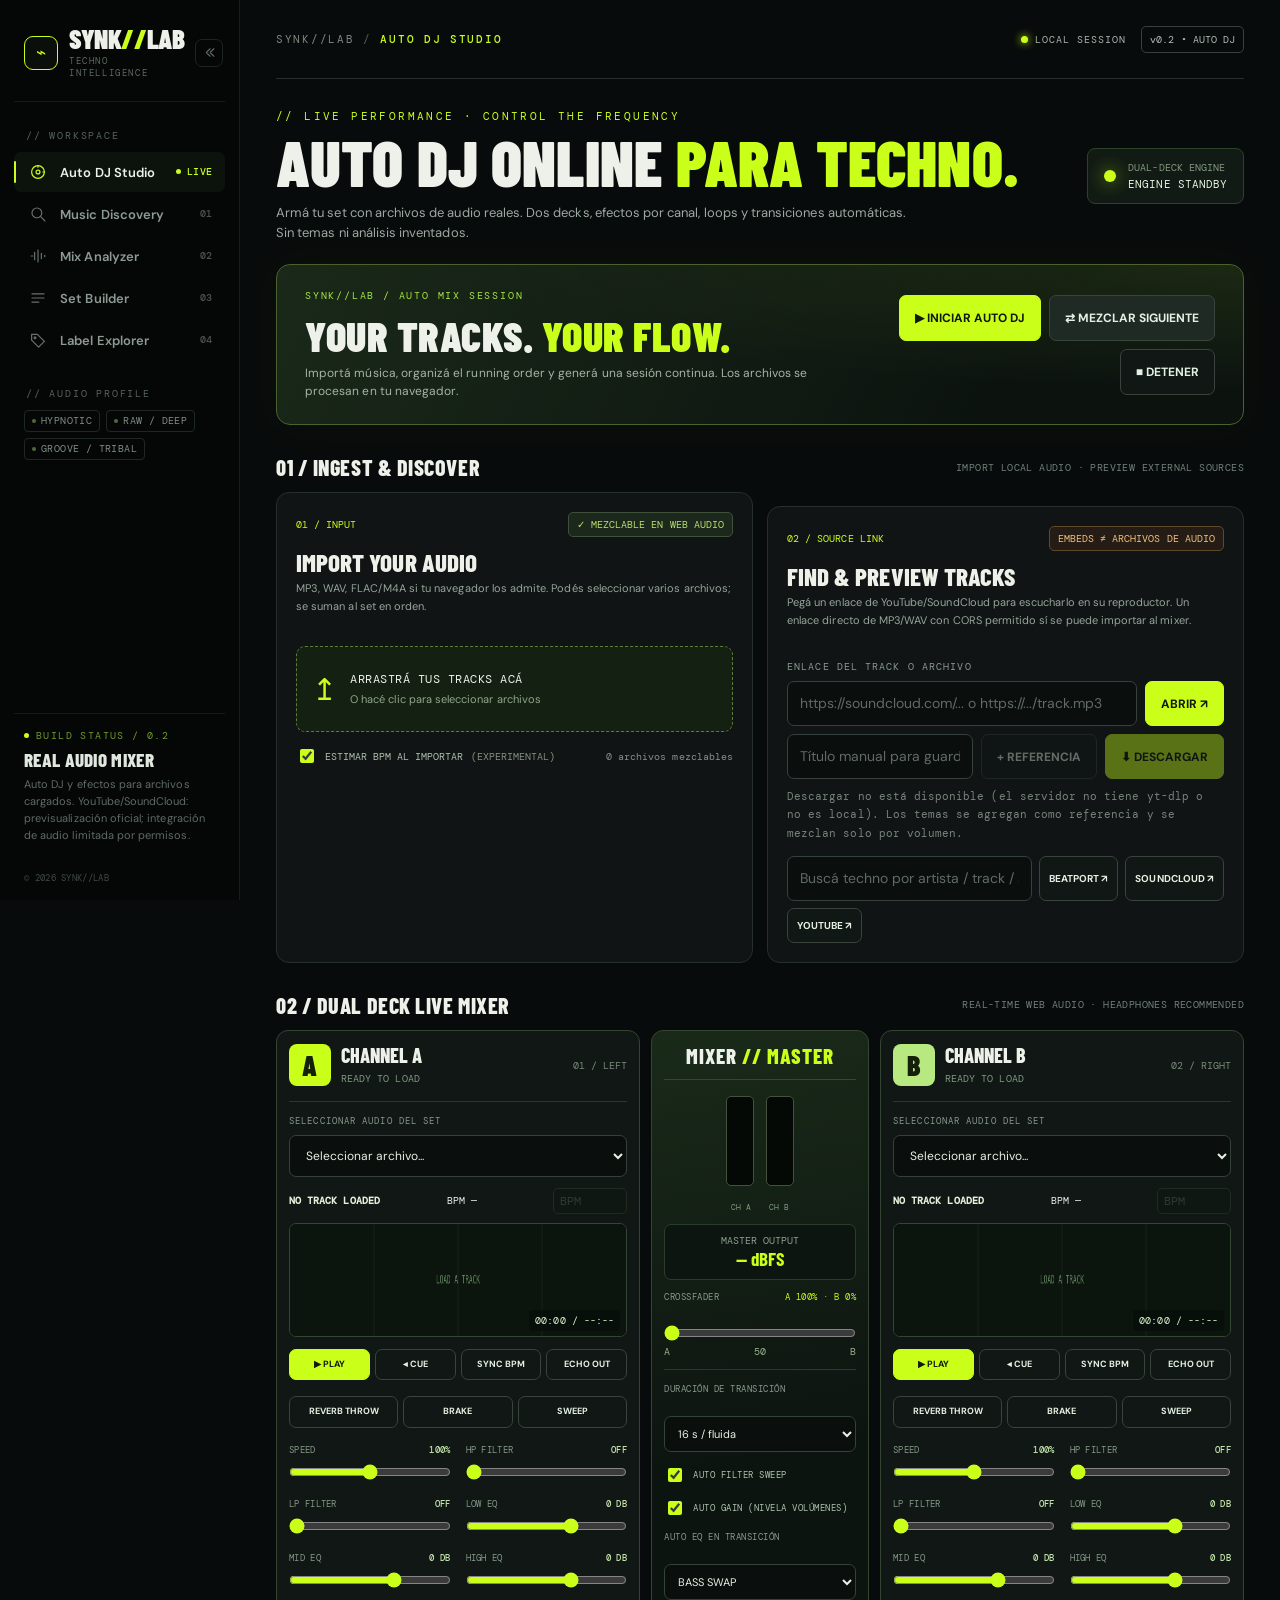
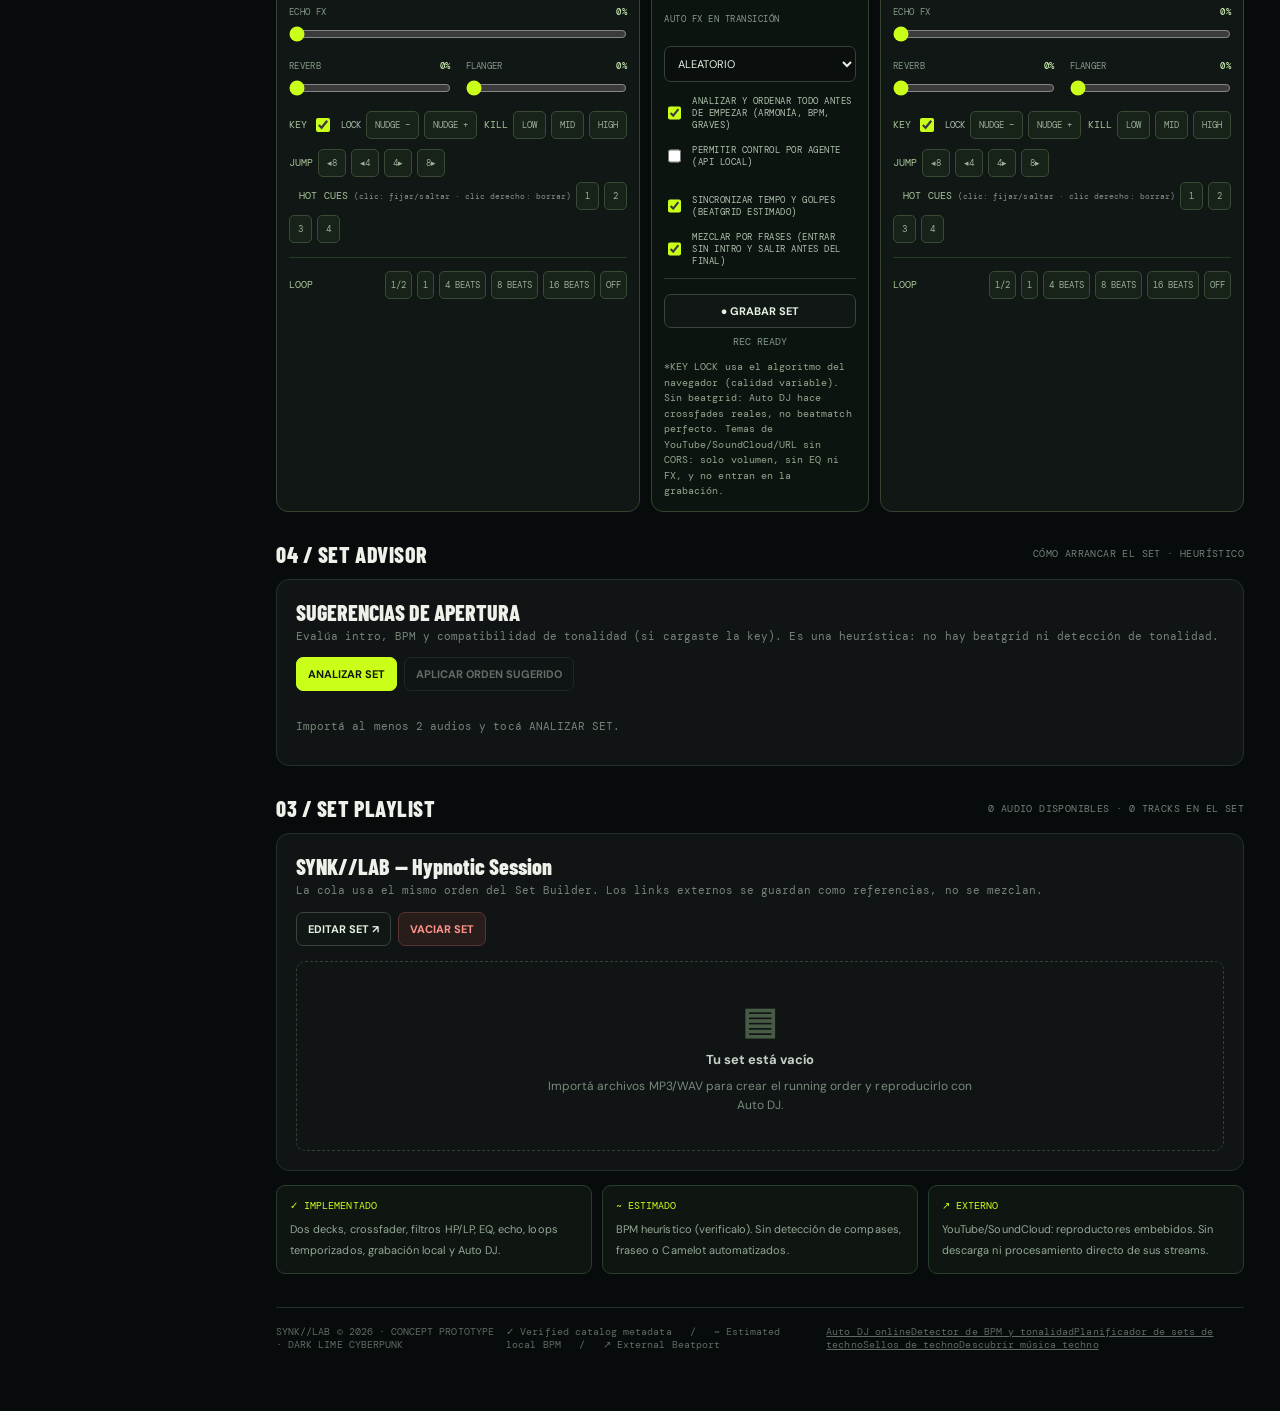
==== commit 08bf4ab3: "feat(seo): give each service its own crawlable URL with metadata - Serve /, /detector-bpm-tonalidad," ====
--- a/static/index.html
+++ b/static/index.html
@@ -53,7 +53,7 @@
 #app.side-collapsed .side-toggle svg{transform:rotate(180deg)}
 #app.side-collapsed .navbtn{justify-content:center;padding:11px 0}
 #app.side-collapsed .navbtn.active::before{left:-10px;top:8px;bottom:8px}
-@media(max-width:1100px){#app:not(.side-collapsed){grid-template-columns:205px minmax(0,1fr)}.main{padding:0 24px 60px}.split-area{grid-template-columns:1fr}.hero{grid-template-columns:1fr 32%}}@media(max-width:770px){#app{display:block}.side{display:none}.main{padding:0 16px 95px}.topbar{height:63px}.top-right .chip{display:none}.head{margin:23px 0 18px}.h1{font-size:44px}.kicker{display:none}.mobile-nav{display:grid;grid-template-columns:repeat(4,1fr);gap:3px;position:fixed;z-index:5;bottom:0;left:0;right:0;background:#0e1411f2;backdrop-filter:blur(16px);border-top:1px solid #334336;padding:10px 6px max(10px,env(safe-area-inset-bottom))}.mobile-nav button{background:none;border:none;color:#8ea08e;font:10px 'DM Mono';display:grid;justify-items:center;gap:3px;padding:5px 0}.mobile-nav button.active{color:var(--lime)}.mobile-nav .ico{font-size:20px}.hero{grid-template-columns:1fr 28%;min-height:155px}.hero .content{padding:20px}.hero-art .orb{width:90px;height:90px}.hero-art .freq span{width:2px;gap:2px}.cols{grid-template-columns:1fr}.strip{grid-template-columns:1fr 1fr}.footer{flex-direction:column}.panel{padding:15px}.fieldgrid{grid-template-columns:1fr 1fr}}@media(max-width:465px){.hero{grid-template-columns:1fr}.hero-art{display:none}.h1{font-size:40px}.head{align-items:start}.status{font-size:9px}.searchbox{flex-wrap:wrap;padding:10px}.searchbox input{min-width:calc(100% - 42px)}.searchbox .btn{width:100%}.strip{grid-template-columns:1fr}.fieldgrid{grid-template-columns:1fr 1fr}.three-metrics{grid-template-columns:1fr 1fr}.three-metrics .metric:last-child{grid-column:span 2}.compare-grid{grid-template-columns:1fr}.resulthead{align-items:start;flex-direction:column}.btn{white-space:normal}}@media(prefers-reduced-motion:reduce){*{scroll-behavior:auto!important;animation:none!important;transition:none!important}}
+@media(max-width:1100px){#app:not(.side-collapsed){grid-template-columns:205px minmax(0,1fr)}.main{padding:0 24px 60px}.split-area{grid-template-columns:1fr}.hero{grid-template-columns:1fr 32%}}@media(max-width:770px){#app{display:block}.side{display:none}.main{padding:0 16px 95px}.topbar{height:63px}.top-right .chip{display:none}.head{margin:23px 0 18px}.h1{font-size:44px}.kicker{display:none}.mobile-nav{display:grid;grid-template-columns:repeat(4,1fr);gap:3px;position:fixed;z-index:5;bottom:0;left:0;right:0;background:#0e1411f2;backdrop-filter:blur(16px);border-top:1px solid #334336;padding:10px 6px max(10px,env(safe-area-inset-bottom))}.mobile-nav button{background:none;border:none;color:#8ea08e;font:10px 'DM Mono';display:grid;justify-items:center;gap:3px;padding:5px 0}.mobile-nav button.active{color:var(--lime)}.mobile-nav .ico{font-size:20px}.hero{grid-template-columns:1fr 28%;min-height:155px}.hero .content{padding:20px}.hero-art .orb{width:90px;height:90px}.hero-art .freq span{width:2px;gap:2px}.cols{grid-template-columns:1fr}.strip{grid-template-columns:1fr 1fr}.footer{flex-direction:column}.seo-links{display:flex;flex-wrap:wrap;gap:6px 18px;margin-top:4px}.seo-links a{color:#7b8780;text-decoration:none;letter-spacing:.06em}.seo-links a:hover{color:var(--lime)}.panel{padding:15px}.fieldgrid{grid-template-columns:1fr 1fr}}@media(max-width:465px){.hero{grid-template-columns:1fr}.hero-art{display:none}.h1{font-size:40px}.head{align-items:start}.status{font-size:9px}.searchbox{flex-wrap:wrap;padding:10px}.searchbox input{min-width:calc(100% - 42px)}.searchbox .btn{width:100%}.strip{grid-template-columns:1fr}.fieldgrid{grid-template-columns:1fr 1fr}.three-metrics{grid-template-columns:1fr 1fr}.three-metrics .metric:last-child{grid-column:span 2}.compare-grid{grid-template-columns:1fr}.resulthead{align-items:start;flex-direction:column}.btn{white-space:normal}}@media(prefers-reduced-motion:reduce){*{scroll-behavior:auto!important;animation:none!important;transition:none!important}}
 
 /* Reliable font fallbacks when Google Fonts is unavailable. */
 .brand-name,.h1,.hero h2,.section-title,.side-note strong,.strip .num,.metric .v,.empty .emblem,.drop strong,.num-green{font-family:'Barlow Condensed','Arial Narrow',Impact,Arial,sans-serif}
@@ -86,8 +86,8 @@
 <main class="main">
  <header class="topbar"><div class="crumb">SYNK//LAB <span style="color:#526052">/</span> <b id="breadcrumb">AUTO DJ STUDIO</b></div><div class="top-right"><div class="status"><span class="dot"></span> LOCAL SESSION</div><span class="chip">v0.2 • AUTO DJ</span></div></header>
  <section class="view active" id="view-autodj">
- <div class="head dj-page-head"><div><div class="eyebrow">// LIVE PERFORMANCE · AUTO DJ 02</div><h1 class="h1">CONTROL THE <i>FREQUENCY.</i></h1><p class="lead">Armá tu set con archivos de audio reales. Dos decks, efectos por canal, loops y transiciones automáticas. Sin temas ni análisis inventados.</p></div><div class="dj-online"><div class="dj-online-dot"></div><div>DUAL-DECK ENGINE<strong id="djEngineStatus">ENGINE STANDBY</strong></div></div></div>
- <div class="dj-call"><div><div class="dj-eyebrow">SYNK//LAB / AUTO MIX SESSION</div><div class="dj-call-main">YOUR TRACKS. <span>YOUR FLOW.</span></div><p>Importá música, organizá el running order y generá una sesión continua. Los archivos se procesan en tu navegador.</p></div><div class="dj-call-actions"><button id="djStart" class="btn lime dj-lg">▶ ACTIVAR AUTO DJ</button><button id="djNext" class="btn dj-lg">⇄ MEZCLAR SIGUIENTE</button><button id="djStop" class="btn dj-lg ghost">■ DESACTIVAR AUTO</button></div></div>
+ <div class="head dj-page-head"><div><div class="eyebrow">// LIVE PERFORMANCE · CONTROL THE FREQUENCY</div><h1 class="h1">AUTO DJ ONLINE <i>PARA TECHNO.</i></h1><p class="lead">Armá tu set con archivos de audio reales. Dos decks, efectos por canal, loops y transiciones automáticas. Sin temas ni análisis inventados.</p></div><div class="dj-online"><div class="dj-online-dot"></div><div>DUAL-DECK ENGINE<strong id="djEngineStatus">ENGINE STANDBY</strong></div></div></div>
+ <div class="dj-call"><div><div class="dj-eyebrow">SYNK//LAB / AUTO MIX SESSION</div><div class="dj-call-main">YOUR TRACKS. <span>YOUR FLOW.</span></div><p>Importá música, organizá el running order y generá una sesión continua. Los archivos se procesan en tu navegador.</p></div><div class="dj-call-actions"><button id="djStart" class="btn lime dj-lg">▶ INICIAR AUTO DJ</button><button id="djNext" class="btn dj-lg">⇄ MEZCLAR SIGUIENTE</button><button id="djStop" class="btn dj-lg ghost">■ DETENER</button></div></div>
  <div class="section-bar"><h2 class="section-title">01 / Ingest & Discover</h2><span class="section-meta">IMPORT LOCAL AUDIO · PREVIEW EXTERNAL SOURCES</span></div>
  <div class="dj-source-grid">
    <div class="panel dj-ingest"><div class="dj-panel-heading"><span class="dj-mini-index">01 / INPUT</span><span class="modebadge">✓ MEZCLABLE EN WEB AUDIO</span></div><h3>IMPORT YOUR AUDIO</h3><p class="dj-sub">MP3, WAV, FLAC/M4A si tu navegador los admite. Podés seleccionar varios archivos; se suman al set en orden.</p><div id="djDrop" class="dj-drop" role="button" tabindex="0"><span class="dj-drop-icon">↥</span><div><b>ARRASTRÁ TUS TRACKS ACÁ</b><small>O hacé clic para seleccionar archivos</small></div></div><input id="djFileInput" type="file" accept="audio/*,.mp3,.wav,.flac,.ogg,.m4a" multiple hidden><div class="dj-ingest-bottom"><label class="dj-check"><input id="djEstimateBPM" type="checkbox" checked> Estimar BPM al importar <em>(experimental)</em></label><span id="djImportStatus">0 archivos importados</span></div></div>
@@ -97,7 +97,7 @@
  <div class="section-bar"><h2 class="section-title">02 / Dual Deck Live Mixer</h2><span class="section-meta">REAL-TIME WEB AUDIO · HEADPHONES RECOMMENDED</span></div>
  <div class="dj-mixer">
    <div class="dj-deck" id="deckA"><div class="dj-deck-head"><span class="dj-deck-letter">A</span><div><strong>CHANNEL A</strong><small id="djStateA">READY TO LOAD</small></div><span class="dj-deck-accent">01 / LEFT</span></div><label>SELECCIONAR AUDIO DEL SET</label><select id="djSelectA" class="input dj-select"><option value="">Sin archivos...</option></select><div class="dj-display"><span id="djTrackA">NO TRACK LOADED</span><span id="djBpmA">BPM —</span><input type="number" id="djBpmSetA" class="dj-bpm-input" min="40" max="220" step="0.1" placeholder="BPM" title="Escribí el BPM real de este tema (se guarda en el set)" disabled></div><div class="dj-wave"><canvas id="djWaveA" width="780" height="130" aria-label="Forma de onda track A"></canvas><div id="djTimeA" class="dj-wave-time">00:00 / --:--</div></div><div class="dj-embed-host" id="djEmbedA" hidden></div><div class="note dj-embed-note" id="djEmbedNoteA" hidden></div><div class="dj-transport"><button class="btn sm lime" id="djPlayA">▶ PLAY</button><button class="btn sm ghost" id="djCueA">◂ CUE</button><button class="btn sm ghost" id="djSyncA">SYNC BPM</button><button class="btn sm ghost" id="djEchoOutA">ECHO OUT</button></div><div class="dj-transport dj-pads"><button class="btn sm ghost" id="djThrowA" title="Lanzar reverb y dejar caer">REVERB THROW</button><button class="btn sm ghost" id="djBrakeA" title="Frenado de plato">BRAKE</button><button class="btn sm ghost" id="djSweepA" title="Riser con filtro pasa-altos">SWEEP</button></div><div class="dj-param-grid"><div><label>SPEED <b id="djRateValA">100%</b></label><input type="range" id="djRateA" min="88" max="112" step="0.1" value="100"></div><div><label>HP FILTER <b id="djHpValA">OFF</b></label><input type="range" id="djHpA" min="0" max="100" value="0"></div><div><label>LP FILTER <b id="djLpValA">OFF</b></label><input type="range" id="djLpA" min="0" max="100" value="0"></div><div><label>LOW EQ <b id="djLowValA">0 dB</b></label><input type="range" id="djLowA" min="-18" max="9" value="0"></div><div><label>MID EQ <b id="djMidValA">0 dB</b></label><input type="range" id="djMidA" min="-18" max="9" value="0"></div><div><label>HIGH EQ <b id="djHighValA">0 dB</b></label><input type="range" id="djHighA" min="-18" max="9" value="0"></div><div class="dj-wide"><label>ECHO FX <b id="djEchoValA">0%</b></label><input type="range" id="djEchoA" min="0" max="70" value="0"></div><div><label>REVERB <b id="djReverbValA">0%</b></label><input type="range" id="djReverbA" min="0" max="100" value="0"></div><div><label>FLANGER <b id="djFlangerValA">0%</b></label><input type="range" id="djFlangerA" min="0" max="100" value="0"></div></div><div class="dj-row-tools"><span>KEY</span><label class="dj-check"><input type="checkbox" id="djKeyLockA" checked> LOCK</label><button class="dj-nudge" data-deck="A" data-dir="-1" title="Frenar mientras lo mantenés">NUDGE −</button><button class="dj-nudge" data-deck="A" data-dir="1" title="Acelerar mientras lo mantenés">NUDGE +</button><span class="dj-sep">KILL</span><button class="dj-kill" data-deck="A" data-band="low">LOW</button><button class="dj-kill" data-deck="A" data-band="mid">MID</button><button class="dj-kill" data-deck="A" data-band="high">HIGH</button></div><div class="dj-row-tools"><span>JUMP</span><button class="dj-jump-btn" data-deck="A" data-beats="-8">◂8</button><button class="dj-jump-btn" data-deck="A" data-beats="-4">◂4</button><button class="dj-jump-btn" data-deck="A" data-beats="4">4▸</button><button class="dj-jump-btn" data-deck="A" data-beats="8">8▸</button><span class="dj-sep">HOT CUES <small>(clic: fijar/saltar · clic derecho: borrar)</small></span><button class="dj-cue-btn" data-deck="A" data-i="0">1</button><button class="dj-cue-btn" data-deck="A" data-i="1">2</button><button class="dj-cue-btn" data-deck="A" data-i="2">3</button><button class="dj-cue-btn" data-deck="A" data-i="3">4</button></div><div class="dj-loop-row"><span>LOOP</span><button class="dj-loop-btn" data-deck="A" data-beats="0.5">1/2</button><button class="dj-loop-btn" data-deck="A" data-beats="1">1</button><button class="dj-loop-btn" data-deck="A" data-beats="4">4 BEATS</button><button class="dj-loop-btn" data-deck="A" data-beats="8">8 BEATS</button><button class="dj-loop-btn" data-deck="A" data-beats="16">16 BEATS</button><button class="dj-loop-btn" data-deck="A" data-beats="0">OFF</button></div></div>
-   <div class="dj-master"><div class="dj-master-top">MIXER <span>// MASTER</span></div><div class="dj-meter-wrap"><div class="dj-meter" id="djMeterA"><span></span></div><div class="dj-meter" id="djMeterB"><span></span></div></div><div class="dj-master-titles"><small>CH A</small><small>CH B</small></div><div class="dj-xy"><div>MASTER OUTPUT</div><strong id="djMasterDisplay">— dBFS</strong></div><label for="djCrossfade">CROSSFADER <span id="djFaderLabel">A 100% · B 0%</span></label><input type="range" class="dj-crossfader" id="djCrossfade" min="0" max="100" value="0"><div class="dj-fader-axis"><span>A</span><span>50</span><span>B</span></div><div class="dj-master-controls"><label for="djFadeSeconds">DURACIÓN DE TRANSICIÓN</label><select id="djFadeSeconds" class="input"><option value="8">8 s / corte rápido</option><option value="16" selected>16 s / fluida</option><option value="24">24 s / progresiva</option><option value="32">32 s / larga</option><option value="48">48 s / atmosférica</option></select><label class="dj-check"><input type="checkbox" id="djAutoFilter" checked> AUTO FILTER SWEEP</label><label class="dj-check"><input type="checkbox" id="djAutoGain" checked> AUTO GAIN (nivela volúmenes)</label><label for="djAutoEQ">AUTO EQ EN TRANSICIÓN</label><select id="djAutoEQ" class="input"><option value="off">OFF</option><option value="bass" selected>BASS SWAP</option><option value="blend">BLEND (graves + medios/agudos)</option></select><label for="djAutoFX">AUTO FX EN TRANSICIÓN</label><select id="djAutoFX" class="input"><option value="off">OFF</option><option value="echo">ECHO OUT</option><option value="reverb">REVERB WASH</option><option value="flanger">FLANGER SWEEP</option><option value="random" selected>ALEATORIO</option></select><label class="dj-check"><input type="checkbox" id="djAutoPrep" checked> ANALIZAR Y ORDENAR TODO ANTES DE EMPEZAR (armonía, BPM, graves)</label><label class="dj-check"><input type="checkbox" id="djAgentOn"> PERMITIR CONTROL POR AGENTE (API local)</label><span class="note" id="djAgentNote"></span><label class="dj-check"><input type="checkbox" id="djAutoSync" checked> SINCRONIZAR TEMPO Y GOLPES (beatgrid estimado)</label><label class="dj-check"><input type="checkbox" id="djCrispRate"> AUDIO NÍTIDO: sin estiramiento en ajustes de tempo ≤1.5 % (el tono sube/baja hasta 26 cents)</label><label class="dj-check"><input type="checkbox" id="djFollowMaster"> SEGUIR AL TEMA QUE SUENA (sin promedio: el que entra copia su BPM, ej. 127)</label><label class="dj-check"><input type="checkbox" id="djAutoPhrase" checked> MEZCLAR POR FRASES (entrar sin intro y salir antes del final)</label></div><div class="dj-record"><button id="djRecord" class="btn sm ghost">● GRABAR SET</button><span id="djRecStatus">REC READY</span></div><div class="dj-center-note">*KEY LOCK usa el algoritmo del navegador (calidad variable). Sin beatgrid: Auto DJ hace crossfades reales, no beatmatch perfecto. Temas de YouTube/SoundCloud/URL sin CORS: solo volumen, sin EQ ni FX, y no entran en la grabación.</div></div>
+   <div class="dj-master"><div class="dj-master-top">MIXER <span>// MASTER</span></div><div class="dj-meter-wrap"><div class="dj-meter" id="djMeterA"><span></span></div><div class="dj-meter" id="djMeterB"><span></span></div></div><div class="dj-master-titles"><small>CH A</small><small>CH B</small></div><div class="dj-xy"><div>MASTER OUTPUT</div><strong id="djMasterDisplay">— dBFS</strong></div><label for="djCrossfade">CROSSFADER <span id="djFaderLabel">A 100% · B 0%</span></label><input type="range" class="dj-crossfader" id="djCrossfade" min="0" max="100" value="0"><div class="dj-fader-axis"><span>A</span><span>50</span><span>B</span></div><div class="dj-master-controls"><label for="djFadeSeconds">DURACIÓN DE TRANSICIÓN</label><select id="djFadeSeconds" class="input"><option value="8">8 s / corte rápido</option><option value="16" selected>16 s / fluida</option><option value="24">24 s / progresiva</option><option value="32">32 s / larga</option><option value="48">48 s / atmosférica</option></select><label class="dj-check"><input type="checkbox" id="djAutoFilter" checked> AUTO FILTER SWEEP</label><label class="dj-check"><input type="checkbox" id="djAutoGain" checked> AUTO GAIN (nivela volúmenes)</label><label for="djAutoEQ">AUTO EQ EN TRANSICIÓN</label><select id="djAutoEQ" class="input"><option value="off">OFF</option><option value="bass" selected>BASS SWAP</option><option value="blend">BLEND (graves + medios/agudos)</option></select><label for="djAutoFX">AUTO FX EN TRANSICIÓN</label><select id="djAutoFX" class="input"><option value="off">OFF</option><option value="echo">ECHO OUT</option><option value="reverb">REVERB WASH</option><option value="flanger">FLANGER SWEEP</option><option value="random" selected>ALEATORIO</option></select><label class="dj-check"><input type="checkbox" id="djAutoPrep" checked> ANALIZAR Y ORDENAR TODO ANTES DE EMPEZAR (armonía, BPM, graves)</label><label class="dj-check"><input type="checkbox" id="djAgentOn"> PERMITIR CONTROL POR AGENTE (API local)</label><span class="note" id="djAgentNote"></span><label class="dj-check"><input type="checkbox" id="djAutoSync" checked> SINCRONIZAR TEMPO Y GOLPES (beatgrid estimado)</label><label class="dj-check"><input type="checkbox" id="djAutoPhrase" checked> MEZCLAR POR FRASES (entrar sin intro y salir antes del final)</label></div><div class="dj-record"><button id="djRecord" class="btn sm ghost">● GRABAR SET</button><span id="djRecStatus">REC READY</span></div><div class="dj-center-note">*KEY LOCK usa el algoritmo del navegador (calidad variable). Sin beatgrid: Auto DJ hace crossfades reales, no beatmatch perfecto. Temas de YouTube/SoundCloud/URL sin CORS: solo volumen, sin EQ ni FX, y no entran en la grabación.</div></div>
    <div class="dj-deck" id="deckB"><div class="dj-deck-head"><span class="dj-deck-letter">B</span><div><strong>CHANNEL B</strong><small id="djStateB">READY TO LOAD</small></div><span class="dj-deck-accent">02 / RIGHT</span></div><label>SELECCIONAR AUDIO DEL SET</label><select id="djSelectB" class="input dj-select"><option value="">Sin archivos...</option></select><div class="dj-display"><span id="djTrackB">NO TRACK LOADED</span><span id="djBpmB">BPM —</span><input type="number" id="djBpmSetB" class="dj-bpm-input" min="40" max="220" step="0.1" placeholder="BPM" title="Escribí el BPM real de este tema (se guarda en el set)" disabled></div><div class="dj-wave"><canvas id="djWaveB" width="780" height="130" aria-label="Forma de onda track B"></canvas><div id="djTimeB" class="dj-wave-time">00:00 / --:--</div></div><div class="dj-embed-host" id="djEmbedB" hidden></div><div class="note dj-embed-note" id="djEmbedNoteB" hidden></div><div class="dj-transport"><button class="btn sm lime" id="djPlayB">▶ PLAY</button><button class="btn sm ghost" id="djCueB">◂ CUE</button><button class="btn sm ghost" id="djSyncB">SYNC BPM</button><button class="btn sm ghost" id="djEchoOutB">ECHO OUT</button></div><div class="dj-transport dj-pads"><button class="btn sm ghost" id="djThrowB" title="Lanzar reverb y dejar caer">REVERB THROW</button><button class="btn sm ghost" id="djBrakeB" title="Frenado de plato">BRAKE</button><button class="btn sm ghost" id="djSweepB" title="Riser con filtro pasa-altos">SWEEP</button></div><div class="dj-param-grid"><div><label>SPEED <b id="djRateValB">100%</b></label><input type="range" id="djRateB" min="88" max="112" step="0.1" value="100"></div><div><label>HP FILTER <b id="djHpValB">OFF</b></label><input type="range" id="djHpB" min="0" max="100" value="0"></div><div><label>LP FILTER <b id="djLpValB">OFF</b></label><input type="range" id="djLpB" min="0" max="100" value="0"></div><div><label>LOW EQ <b id="djLowValB">0 dB</b></label><input type="range" id="djLowB" min="-18" max="9" value="0"></div><div><label>MID EQ <b id="djMidValB">0 dB</b></label><input type="range" id="djMidB" min="-18" max="9" value="0"></div><div><label>HIGH EQ <b id="djHighValB">0 dB</b></label><input type="range" id="djHighB" min="-18" max="9" value="0"></div><div class="dj-wide"><label>ECHO FX <b id="djEchoValB">0%</b></label><input type="range" id="djEchoB" min="0" max="70" value="0"></div><div><label>REVERB <b id="djReverbValB">0%</b></label><input type="range" id="djReverbB" min="0" max="100" value="0"></div><div><label>FLANGER <b id="djFlangerValB">0%</b></label><input type="range" id="djFlangerB" min="0" max="100" value="0"></div></div><div class="dj-row-tools"><span>KEY</span><label class="dj-check"><input type="checkbox" id="djKeyLockB" checked> LOCK</label><button class="dj-nudge" data-deck="B" data-dir="-1" title="Frenar mientras lo mantenés">NUDGE −</button><button class="dj-nudge" data-deck="B" data-dir="1" title="Acelerar mientras lo mantenés">NUDGE +</button><span class="dj-sep">KILL</span><button class="dj-kill" data-deck="B" data-band="low">LOW</button><button class="dj-kill" data-deck="B" data-band="mid">MID</button><button class="dj-kill" data-deck="B" data-band="high">HIGH</button></div><div class="dj-row-tools"><span>JUMP</span><button class="dj-jump-btn" data-deck="B" data-beats="-8">◂8</button><button class="dj-jump-btn" data-deck="B" data-beats="-4">◂4</button><button class="dj-jump-btn" data-deck="B" data-beats="4">4▸</button><button class="dj-jump-btn" data-deck="B" data-beats="8">8▸</button><span class="dj-sep">HOT CUES <small>(clic: fijar/saltar · clic derecho: borrar)</small></span><button class="dj-cue-btn" data-deck="B" data-i="0">1</button><button class="dj-cue-btn" data-deck="B" data-i="1">2</button><button class="dj-cue-btn" data-deck="B" data-i="2">3</button><button class="dj-cue-btn" data-deck="B" data-i="3">4</button></div><div class="dj-loop-row"><span>LOOP</span><button class="dj-loop-btn" data-deck="B" data-beats="0.5">1/2</button><button class="dj-loop-btn" data-deck="B" data-beats="1">1</button><button class="dj-loop-btn" data-deck="B" data-beats="4">4 BEATS</button><button class="dj-loop-btn" data-deck="B" data-beats="8">8 BEATS</button><button class="dj-loop-btn" data-deck="B" data-beats="16">16 BEATS</button><button class="dj-loop-btn" data-deck="B" data-beats="0">OFF</button></div></div>
  </div>
  <audio id="djAudioA" preload="metadata" hidden></audio><audio id="djAudioB" preload="metadata" hidden></audio>
@@ -108,7 +108,7 @@
  <div class="dj-foot-notes"><div><strong>✓ IMPLEMENTADO</strong><span>Dos decks, crossfader, filtros HP/LP, EQ, echo, loops temporizados, grabación local y Auto DJ.</span></div><div><strong>~ ESTIMADO</strong><span>BPM heurístico (verificalo). Sin detección de compases, fraseo o Camelot automatizados.</span></div><div><strong>↗ EXTERNO</strong><span>YouTube/SoundCloud: reproductores embebidos. Sin descarga ni procesamiento directo de sus streams.</span></div></div>
 </section>
  <section class="view" id="view-discover">
-  <div class="head"><div><div class="eyebrow">// 001 — DISCOVER</div><h1 class="h1">FIND YOUR <i>NEXT TRACK.</i></h1><p class="lead">Investigá techno, conectá sellos y agregá canciones a tu próximo set. Metadatos verificables, sin recomendaciones inventadas.</p></div><div class="kicker">SOURCE / MUSICBRAINZ</div></div>
+  <div class="head"><div><div class="eyebrow">// 001 — DISCOVER · FIND YOUR NEXT TRACK</div><h2 class="h1">DESCUBRÍ <i>MÚSICA TECHNO.</i></h2><p class="lead">Investigá techno, conectá sellos y agregá canciones a tu próximo set. Metadatos verificables, sin recomendaciones inventadas.</p></div><div class="kicker">SOURCE / MUSICBRAINZ</div></div>
   <div class="hero"><div class="content"><div class="hero-tag">◉ RESEARCH MODE — ACTIVATED</div><h2>UNDERGROUND IS A <span style="color:var(--lime)">DIRECTION.</span></h2><p>Explorá hypnotic, raw/deep y groove. Sumá resultados reales al Set Builder y verificá el sonido antes de mezclar.</p></div><div class="hero-art" aria-hidden="true"><div class="orb"></div><div class="hline"></div><div class="freq" id="heroFreq"></div></div></div>
   <div class="section-bar"><h2 class="section-title">01 / Catalog Search</h2><span class="section-meta">LIVE METADATA · NOT AUDIO SIMILARITY</span></div>
   <div class="panel">
@@ -126,7 +126,7 @@
   </div>
  </section>
  <section class="view" id="view-analyze">
-  <div class="head"><div><div class="eyebrow">// 002 — ANALYZE</div><h1 class="h1">READ THE <i>SIGNAL.</i></h1><p class="lead">Procesamiento local de audio. Medidas reales del archivo y estimaciones identificadas como tales.</p></div><div class="kicker">BROWSER AUDIO ENGINE</div></div>
+  <div class="head"><div><div class="eyebrow">// 002 — ANALYZE · READ THE SIGNAL</div><h2 class="h1">DETECTOR DE <i>BPM Y TONALIDAD.</i></h2><p class="lead">Procesamiento local de audio. Medidas reales del archivo y estimaciones identificadas como tales.</p></div><div class="kicker">BROWSER AUDIO ENGINE</div></div>
   <div class="section-bar"><h2 class="section-title">01 / Load Local Audio</h2><span class="section-meta">FILES STAY ON YOUR DEVICE</span></div>
   <div class="panel"><div class="drop" id="dropArea" role="button" tabindex="0"><div class="uploadicon">↑</div><strong>DROP AN AUDIO FILE</strong><small>CLICK OR DRAG · MP3 / WAV / formatos compatibles con el navegador</small><input id="audioFile" type="file" accept="audio/*,.mp3,.wav,.flac,.m4a" hidden></div><div class="actionline"><span class="modebadge">✓ DECODIFICACIÓN LOCAL</span><span class="modebadge warn">~ BPM HEURÍSTICO</span><span class="modebadge neutral">KEY AUTOMÁTICA: PENDIENTE</span></div></div>
   <div class="section-bar"><h2 class="section-title">02 / Audio Signal</h2><span class="section-meta" id="audioStatus">NO AUDIO LOADED</span></div>
@@ -137,7 +137,7 @@
   <div class="panel"><div class="compare-grid"><div><label for="compareA">TRACK A / SALIENTE</label><select class="input" id="compareA"></select></div><div><label for="compareB">TRACK B / ENTRANTE</label><select class="input" id="compareB"></select></div></div><button class="btn lime" style="margin-top:13px" id="runCompare">CHECK TRANSITION →</button><div class="callout" id="compareOutput" style="margin-top:15px">Agregá al menos dos tracks al Set Builder para evaluar su compatibilidad teórica.</div></div>
  </section>
  <section class="view" id="view-sets">
-  <div class="head"><div><div class="eyebrow">// 003 — CURATE</div><h1 class="h1">BUILD THE <i>JOURNEY.</i></h1><p class="lead">Diseñá tu set de techno, ordená canciones y revisá la progresión de energía. Los datos se guardan en este navegador.</p></div><div class="kicker">BROWSER LOCAL STORAGE</div></div>
+  <div class="head"><div><div class="eyebrow">// 003 — CURATE · BUILD THE JOURNEY</div><h2 class="h1">PLANIFICADOR DE <i>SETS TECHNO.</i></h2><p class="lead">Diseñá tu set de techno, ordená canciones y revisá la progresión de energía. Los datos se guardan en este navegador.</p></div><div class="kicker">BROWSER LOCAL STORAGE</div></div>
   <div class="strip"><article><div class="num" id="setCount">0</div><div class="name">TRACKS EN EL SET</div></article><article><div class="num" id="setDuration">—</div><div class="name">DURACIÓN EN ARCHIVOS*</div></article><article><div class="num" id="setRange">—</div><div class="name">RANGO BPM DISPONIBLE</div></article></div>
   <div class="section-bar"><h2 class="section-title">01 / Set Identity</h2><span class="section-meta">EDITABLE</span></div>
   <div class="panel"><div class="flex"><input class="input" id="setName" placeholder="Mi set de techno" maxlength="90"><button class="btn sm" id="exportJson">EXPORT JSON ↗</button><button class="btn sm" id="exportCsv">CSV ↗</button></div><div class="note" style="margin-top:10px">*Las duraciones son las conocidas por metadata o archivos locales; no sustituyen la duración real del set con mezclas superpuestas.</div></div>
@@ -149,7 +149,7 @@
   <form class="panel" id="manualForm"><div class="fieldgrid"><div><label for="mArtist">Artista</label><input class="input" id="mArtist" placeholder="Artist" required></div><div><label for="mTitle">Título</label><input class="input" id="mTitle" placeholder="Track name" required></div><div><label for="mBpm">BPM</label><input class="input" id="mBpm" type="number" min="50" max="220" placeholder="Opcional"></div><div><label for="mKey">Camelot</label><select class="input keyselect" id="mKey"></select></div><div><label for="mEnergy">Energía 1–10</label><input class="input" id="mEnergy" type="number" min="1" max="10" placeholder="Opcional"></div><div><label for="mLabel">Sello / EP</label><input class="input" id="mLabel" placeholder="Opcional"></div></div><div style="margin-top:13px"><button type="submit" class="btn lime">+ INSERT INTO SET</button></div></form>
  </section>
  <section class="view" id="view-labels">
-  <div class="head"><div><div class="eyebrow">// 004 — EXPLORE</div><h1 class="h1">FOLLOW THE <i>LABEL.</i></h1><p class="lead">Descubrí sellos y lanzamientos asociados en MusicBrainz; continuá el digging en Beatport.</p></div><div class="kicker">RELEASE INTELLIGENCE</div></div>
+  <div class="head"><div><div class="eyebrow">// 004 — EXPLORE · FOLLOW THE LABEL</div><h2 class="h1">EXPLORADOR DE <i>SELLOS TECHNO.</i></h2><p class="lead">Descubrí sellos y lanzamientos asociados en MusicBrainz; continuá el digging en Beatport.</p></div><div class="kicker">RELEASE INTELLIGENCE</div></div>
   <div class="section-bar"><h2 class="section-title">01 / Label Lookup</h2><span class="section-meta">MUSICBRAINZ DATA</span></div>
   <div class="panel"><form id="labelForm"><label for="labelInput">Nombre del sello discográfico</label><div class="searchbox"><span class="searchsymbol">◎</span><input id="labelInput" placeholder="Buscá un sello..." required minlength="2"><button class="btn lime" type="submit">SEARCH LABELS ↗</button></div></form><div class="actionline"><span class="modebadge">✓ SELLOS REALES</span><span class="modebadge neutral">↗ BEATPORT EXTERNO</span><a href="https://www.beatport.com/search" target="_blank" rel="noopener noreferrer" id="beatportLabelQuery" class="btn sm ghost">BUSCAR SELLO EN BEATPORT ↗</a></div></div>
   <div class="section-bar"><h2 class="section-title">02 / Label Results</h2><span class="section-meta" id="labelCounter">NO SEARCH YET</span></div>
@@ -157,12 +157,11 @@
   <div class="section-bar"><h2 class="section-title">03 / Releases</h2><span class="section-meta" id="releasesCounter">SELECT A LABEL</span></div>
   <div class="panel" id="releasesArea"><div class="empty"><div class="emblem">◉</div><strong>Elegí un sello en los resultados.</strong><p>Los lanzamientos, si están disponibles, se consultarán en MusicBrainz.</p></div></div>
  </section>
- <footer class="footer"><div>SYNK//LAB © 2026 · CONCEPT PROTOTYPE · DARK LIME CYBERPUNK</div><div>✓ Verified catalog metadata &nbsp; / &nbsp; ~ Estimated local BPM &nbsp; / &nbsp; ↗ External Beatport</div></footer>
+ <footer class="footer"><div>SYNK//LAB © 2026 · CONCEPT PROTOTYPE · DARK LIME CYBERPUNK</div><div>✓ Verified catalog metadata &nbsp; / &nbsp; ~ Estimated local BPM &nbsp; / &nbsp; ↗ External Beatport</div><nav class="seo-links" aria-label="Herramientas de SYNK//LAB"><a href="/">Auto DJ online</a><a href="/detector-bpm-tonalidad">Detector de BPM y tonalidad</a><a href="/planificador-sets-techno">Planificador de sets de techno</a><a href="/sellos-techno">Sellos de techno</a><a href="/descubrir-musica-techno">Descubrir música techno</a></nav></footer>
 </main>
 </div>
 <nav class="mobile-nav" id="mobileNav"><button class="active" data-view="autodj"><span class="ico">◉</span>AUTO DJ</button><button data-view="discover"><span class="ico">◈</span>DISCOVER</button><button data-view="analyze"><span class="ico">⌁</span>ANALYZE</button><button data-view="sets"><span class="ico">▤</span>SETS</button><button data-view="labels"><span class="ico">◎</span>LABELS</button></nav>
 <div id="toast" class="toast" role="status" aria-live="polite"></div>
-<script src="/static/analysis-client.js"></script>
 <script>
 'use strict';
 const $=(s,base=document)=>base.querySelector(s);
@@ -177,7 +176,8 @@
 function persist(){try{localStorage.setItem('synklab_set_v01',JSON.stringify({tracks,name:$('#setName').value}));}catch(e){toast('No se pudo guardar localmente.',true)}}
 function toast(msg,bad=false){const el=$('#toast');el.textContent=msg;el.className='toast'+(bad?' bad':'');el.style.display='block';clearTimeout(toast.timer);toast.timer=setTimeout(()=>el.style.display='none',4300)}
 function view(name){$$('.view').forEach(v=>v.classList.toggle('active',v.id==='view-'+name));$$('[data-view]').forEach(b=>b.classList.toggle('active',b.dataset.view===name));$('#breadcrumb').textContent={discover:'MUSIC DISCOVERY',analyze:'MIX ANALYZER',sets:'SET BUILDER',labels:'LABEL EXPLORER',autodj:'AUTO DJ STUDIO'}[name]||name;window.scrollTo({top:0,behavior:'smooth'});if(name==='sets')renderSet();if(name==='autodj'&&typeof renderDJ==='function')renderDJ();}
-$$('[data-view]').forEach(b=>b.addEventListener('click',()=>view(b.dataset.view)));
+$$('[data-view]').forEach(b=>b.addEventListener('click',()=>{view(b.dataset.view);const u=(window.__SEO_ROUTES__||{})[b.dataset.view];if(u&&location.pathname!==u)history.pushState({v:b.dataset.view},'',u)}));
+window.addEventListener('popstate',()=>{const r=window.__SEO_ROUTES__||{},n=Object.keys(r).find(k=>r[k]===location.pathname);if(n)view(n)});
 (function(){const app=$('#app'),btn=$('#sideToggle');if(!app||!btn)return;
  function set(c){app.classList.toggle('side-collapsed',c);const t=c?'Mostrar menú':'Ocultar menú';btn.setAttribute('aria-expanded',String(!c));btn.setAttribute('aria-label',t);btn.title=t;try{localStorage.setItem('synklab.sidebar',c?'collapsed':'open')}catch(e){}}
  let c=false;try{c=localStorage.getItem('synklab.sidebar')==='collapsed'}catch(e){}
@@ -209,9 +209,8 @@
 for(const type of ['dragleave','drop'])drop.addEventListener(type,e=>{e.preventDefault();drop.classList.remove('over')});
 drop.addEventListener('drop',e=>{if(e.dataTransfer?.files?.length)loadAudio(e.dataTransfer.files[0])});audioInput.addEventListener('change',e=>{if(e.target.files.length)loadAudio(e.target.files[0])});
 function drawWave(buffer){const can=$('#waveCanvas'),ctx=can.getContext('2d'),w=can.width,h=can.height;ctx.clearRect(0,0,w,h);ctx.strokeStyle='#263929';ctx.lineWidth=1;for(let i=0;i<=8;i++){ctx.beginPath();ctx.moveTo(0,h*i/8);ctx.lineTo(w,h*i/8);ctx.stroke()}const data=buffer.getChannelData(0),chunk=Math.max(1,Math.floor(data.length/w));ctx.strokeStyle='#caff1a';ctx.lineWidth=1;ctx.beginPath();for(let x=0;x<w;x++){let mn=1,mx=-1;const begin=x*chunk;for(let j=begin;j<Math.min(begin+chunk,data.length);j+=Math.max(1,Math.floor(chunk/60))){const v=data[j];if(v<mn)mn=v;if(v>mx)mx=v}ctx.moveTo(x,(1-mx)*h/2);ctx.lineTo(x,(1-mn)*h/2)}ctx.stroke();}
-// BPM/RMS estimate runs in the analysis worker (see analysis-worker.js); returns a promise.
-function analyzeAudio(buffer){return SynkAnalysis.fromBuffer('bpm',buffer)}
-async function loadAudio(file){if(file.size>100*1024*1024){toast('Archivo demasiado grande: máximo 100 MB',true);return}if(!file.type.startsWith('audio/')&&!/\.(mp3|wav|flac|m4a|ogg)$/i.test(file.name)){toast('Seleccioná un archivo de audio',true);return}$('#audioStatus').textContent='DECODING AUDIO...';$('#audioExplain').textContent='Analizando archivo local. Esto puede consumir memoria en canciones largas.';$('#addAnalyzed').disabled=true;try{const buf=await file.arrayBuffer();const ctx=new (window.AudioContext||window.webkitAudioContext)();const decoded=await ctx.decodeAudioData(buf);const result=await analyzeAudio(decoded);drawWave(decoded);await ctx.close();if(audioObjectURL)URL.revokeObjectURL(audioObjectURL);audioObjectURL=URL.createObjectURL(file);$('#localAudioPlayer').src=audioObjectURL;$('#durationVal').textContent=durationText(decoded.duration*1000);$('#bpmVal').textContent=result.bpm??'—';$('#rmsVal').textContent=Number.isFinite(result.db)?result.db.toFixed(1):'—';$('#audioStatus').textContent='LOCAL FILE · ANALYZED';$('#audioExplain').textContent=`BPM heurístico ${result.bpm?('('+result.bpm+', relación pico/promedio '+result.confidence+')'):'no concluyente'}. Verificalo con el beatgrid o el oído; puede detectar mitad/doble tempo. RMS no es nivel de energía musical. Tonalidad pendiente.`;$('#anTitle').value=file.name.replace(/\.[^.]+$/,'');$('#anBpm').value=result.bpm||'';latestAudio={file:titleClean(file.name),duration:decoded.duration*1000,blob:file};$('#addAnalyzed').disabled=false;toast('Audio decodificado y analizado localmente');}catch(e){$('#audioStatus').textContent='DECODING ERROR';$('#audioExplain').textContent='El navegador no pudo decodificar este archivo. Probá MP3 o WAV. '+e.message;toast('No se pudo analizar el audio',true)}}
+function analyzeAudio(buffer){const samples=buffer.getChannelData(0),rate=buffer.sampleRate,segStart=Math.min(Math.floor(rate*20),Math.max(0,Math.floor(samples.length/5))),segEnd=Math.min(samples.length,segStart+Math.floor(rate*74)),frame=256;let energy=[],sum=0,count=0,filter=0,total=0,n=0;const alpha=Math.min(.1,2*Math.PI*150/rate);for(let i=segStart;i<segEnd;i++){let s=samples[i];filter+=alpha*(s-filter);sum+=filter*filter;count++;if(count>=frame){energy.push(Math.sqrt(sum/count));sum=0;count=0}}for(let i=0;i<samples.length;i+=Math.max(1,Math.floor(samples.length/300000))){total+=samples[i]*samples[i];n++}let db=n?20*Math.log10(Math.sqrt(total/n)+1e-10):null;const flux=[];for(let i=2;i<energy.length;i++)flux.push(Math.max(0,energy[i]-((energy[i-1]+energy[i-2])/2)));if(flux.length<200)return {db,bpm:null,confidence:0};const mean=flux.reduce((s,x)=>s+x,0)/flux.length,centered=flux.map(x=>Math.max(0,x-mean*.7));const hz=rate/frame;let best={score:-1,lag:null};const scoreByLag=new Map(), vals=[];for(let lag=Math.floor(hz*60/170);lag<=Math.ceil(hz*60/100);lag++){let score=0;for(let i=lag;i<centered.length;i++)score+=centered[i]*centered[i-lag];const norm=score/(centered.length-lag);vals.push(norm);scoreByLag.set(lag,norm);if(norm>best.score)best={score:norm,lag}}const avg=vals.reduce((s,x)=>s+x,0)/vals.length;const conf=best.score/(avg+1e-9);const y0=scoreByLag.get(best.lag-1),y1=best.score,y2=scoreByLag.get(best.lag+1);let shift=0;if(Number.isFinite(y0)&&Number.isFinite(y2)&&Math.abs(y0-2*y1+y2)>1e-15)shift=Math.max(-1,Math.min(1,.5*(y0-y2)/(y0-2*y1+y2)));const tempo=60*hz/(best.lag+shift);return{db,bpm:best.score>0&&conf>=1.07?Math.round(tempo*10)/10:null,confidence:Math.round(conf*100)/100}}
+async function loadAudio(file){if(file.size>100*1024*1024){toast('Archivo demasiado grande: máximo 100 MB',true);return}if(!file.type.startsWith('audio/')&&!/\.(mp3|wav|flac|m4a|ogg)$/i.test(file.name)){toast('Seleccioná un archivo de audio',true);return}$('#audioStatus').textContent='DECODING AUDIO...';$('#audioExplain').textContent='Analizando archivo local. Esto puede consumir memoria en canciones largas.';$('#addAnalyzed').disabled=true;try{const buf=await file.arrayBuffer();const ctx=new (window.AudioContext||window.webkitAudioContext)();const decoded=await ctx.decodeAudioData(buf);const result=analyzeAudio(decoded);drawWave(decoded);await ctx.close();if(audioObjectURL)URL.revokeObjectURL(audioObjectURL);audioObjectURL=URL.createObjectURL(file);$('#localAudioPlayer').src=audioObjectURL;$('#durationVal').textContent=durationText(decoded.duration*1000);$('#bpmVal').textContent=result.bpm??'—';$('#rmsVal').textContent=Number.isFinite(result.db)?result.db.toFixed(1):'—';$('#audioStatus').textContent='LOCAL FILE · ANALYZED';$('#audioExplain').textContent=`BPM heurístico ${result.bpm?('('+result.bpm+', relación pico/promedio '+result.confidence+')'):'no concluyente'}. Verificalo con el beatgrid o el oído; puede detectar mitad/doble tempo. RMS no es nivel de energía musical. Tonalidad pendiente.`;$('#anTitle').value=file.name.replace(/\.[^.]+$/,'');$('#anBpm').value=result.bpm||'';latestAudio={file:titleClean(file.name),duration:decoded.duration*1000,blob:file};$('#addAnalyzed').disabled=false;toast('Audio decodificado y analizado localmente');}catch(e){$('#audioStatus').textContent='DECODING ERROR';$('#audioExplain').textContent='El navegador no pudo decodificar este archivo. Probá MP3 o WAV. '+e.message;toast('No se pudo analizar el audio',true)}}
 function titleClean(s){return s.replace(/\.[^.]+$/,'')}
 $('#addAnalyzed').addEventListener('click',async()=>{if(!latestAudio)return;const t=addTrack({artist:$('#anArtist').value.trim(),title:$('#anTitle').value.trim()||latestAudio.file,bpm:$('#anBpm').value,key:$('#anKey').value,energy:$('#anEnergy').value,duration:latestAudio.duration,source:'Local audio'});if(t&&typeof registerDJFile==='function')await registerDJFile(t,latestAudio.blob);});
 function refreshCompare(){const opts='<option value="">Elegí un track...</option>'+tracks.map((t,i)=>`<option value="${i}">${escapeHTML(`${i+1}. ${t.artist?t.artist+' — ':''}${t.title}`)}</option>`).join('');const a=$('#compareA').value,b=$('#compareB').value;$('#compareA').innerHTML=opts;$('#compareB').innerHTML=opts;if(a!==''&&+a<tracks.length)$('#compareA').value=a;if(b!==''&&+b<tracks.length)$('#compareB').value=b;}
@@ -226,6 +225,7 @@
 $('#exportJson').addEventListener('click',()=>{download(JSON.stringify({name:$('#setName').value,exported_at:new Date().toISOString(),tracks},null,2),'application/json','synklab-set.json');toast('Set exportado como JSON')});
 $('#exportCsv').addEventListener('click',()=>{const fields=['order','artist','title','bpm','key','energy','label','release','duration_ms','source','mbid'],q=s=>'"'+String(s??'').replace(/"/g,'""')+'"',lines=[fields.map(q).join(',')];tracks.forEach((t,i)=>lines.push([i+1,t.artist,t.title,t.bpm,t.key,t.energy,t.label,t.release,t.duration,t.source,t.mbid].map(q).join(',')));download('\ufeff'+lines.join('\r\n'),'text/csv;charset=utf-8','synklab-set.csv');toast('Set exportado como CSV')});
 refreshCompare();renderSet();
+if(window.__SEO_VIEW__&&window.__SEO_VIEW__!=='autodj')view(window.__SEO_VIEW__);
 </script>
 <script src="/static/mixer.js"></script>
 <script src="/static/mobile.js"></script>
--- a/static/mobile.css
+++ b/static/mobile.css
@@ -17,14 +17,14 @@
 .m-screen{display:none;flex:1 1 0;min-height:0;flex-direction:column}
 .m-screen.on{display:flex}
 .m-top{flex:0 0 auto;display:flex;align-items:center;justify-content:space-between;padding:calc(14px + env(safe-area-inset-top)) 16px 8px}
-.m-brand{font:800 28px/1 'Barlow Condensed','Arial Narrow',sans-serif;letter-spacing:-.4px}
+.m-brand{margin:0;font:800 28px/1 'Barlow Condensed','Arial Narrow',sans-serif;letter-spacing:-.4px}.m-brand small{display:block;margin-top:3px;font:500 9px/1 'DM Mono',monospace;letter-spacing:1.4px;color:#8f9a93;text-transform:uppercase}
 .m-brand span{color:#caff1a}
 .m-pill{display:flex;align-items:center;gap:8px;height:32px;padding:0 13px;border:1px solid #26302b;border-radius:16px;font:500 11px 'DM Mono',monospace;letter-spacing:.8px;color:#bbc8b5}
 .m-pill i{width:7px;height:7px;border-radius:50%;background:#8f9a93}
 .m-pill.live i{background:#caff1a}
 .m-head{flex:0 0 auto;padding:calc(18px + env(safe-area-inset-top)) 16px 8px}
 .m-head .m-eyebrow{margin:0}
-.m-head h1{margin:4px 0 0;font:800 40px/1 'Barlow Condensed','Arial Narrow',sans-serif;text-transform:uppercase}
+.m-head h1,.m-head h2{margin:4px 0 0;font:800 40px/1 'Barlow Condensed','Arial Narrow',sans-serif;text-transform:uppercase}
 .m-head p{margin:6px 0 0;font-size:13px;line-height:1.45;color:#a9b4ac}
 .m-main{flex:1 1 0;min-height:0;overflow-y:auto;overscroll-behavior:contain;padding:6px 16px 16px;display:flex;flex-direction:column;gap:12px;scrollbar-width:none}
 .m-main::-webkit-scrollbar{width:0}
@@ -63,11 +63,11 @@
 .m-nt span{font-size:12px;color:#a9b4ac}
 .m-bul{display:flex;align-items:center;gap:8px;margin-top:8px;font-size:12px;color:#d6e4c4}
 .m-bul svg{flex:0 0 auto}
-.m-ctl{display:grid;grid-template-columns:56px minmax(0,1fr) 56px;gap:10px}
+.m-ctl{display:grid;grid-template-columns:56px 1fr 56px;gap:10px}
 .m-sq{height:56px;border-radius:12px;border:1px solid #33403a;background:#131919;color:#edf1e9;display:grid;place-items:center}
 .m-sq.stop{color:#ff8a7e}
 .m-sq:disabled,.m-go:disabled{opacity:.45;cursor:default}
-.m-go{min-width:0;overflow:hidden;white-space:nowrap;height:56px;border-radius:12px;border:0;background:#caff1a;color:#10160d;display:flex;align-items:center;justify-content:center;gap:10px;font:800 15px 'Barlow Condensed','Arial Narrow',sans-serif;letter-spacing:.6px;text-transform:uppercase}
+.m-go{white-space:nowrap;height:56px;border-radius:12px;border:0;background:#caff1a;color:#10160d;display:flex;align-items:center;justify-content:center;gap:10px;font:800 20px 'Barlow Condensed','Arial Narrow',sans-serif;letter-spacing:.4px;text-transform:uppercase}
 .m-xf{padding:14px 16px 16px}
 .m-xfhead{display:flex;justify-content:space-between;font:10px 'DM Mono',monospace;letter-spacing:1.4px;color:#8f9a93}
 .m-xfhead b{font-weight:500;color:#dfe7de}
@@ -151,48 +151,3 @@
 .m-tab.plus span{width:48px;height:48px;border-radius:50%;background:#caff1a;color:#10160d;display:grid;place-items:center;border:3px solid #0b0f0e}
 .m-tab.plus[aria-current="page"] span{border-color:#edf1e9}
 @media (prefers-reduced-motion:reduce){.m-prog i,.m-sw .trk,.m-sw .trk i{transition:none}}
-
-/* Compact dual-deck card: both decks always visible on phones */
-#m-dual{padding:12px 14px}
-#m-dual .m-pct{font:500 15px/1 'DM Mono',monospace;letter-spacing:.5px}
-#m-dual .m-dtitle{margin-top:3px;font-size:19px;line-height:1.1;white-space:nowrap;overflow:hidden;text-overflow:ellipsis}
-#m-dual .m-sub{margin-top:2px;font-size:12px;white-space:nowrap;overflow:hidden;text-overflow:ellipsis}
-#m-dual .m-bars.small{height:28px;margin-top:6px}
-#m-dual .m-tempo{margin:9px 0}
-#m-dual .m-skiptag{margin-top:4px}
-.m-count{font-size:36px}
-
-#m-dual .m-syncbtn{display:block;width:100%;height:34px;margin:0 0 9px;border:1px solid #33403a;border-radius:9px;background:#10170f;color:#caff1a;font:500 11px 'DM Mono',monospace;letter-spacing:1px}
-#m-dual .m-syncbtn:disabled{opacity:.4}
-
-/* Scrolling waveform lanes (both decks share one time scale) */
-#m-dual .m-wf{display:block;width:100%;height:66px;margin-top:6px;border-radius:8px;background:#0c120f;border:1px solid #1f2a24}
-.m-go svg{width:18px;height:18px}
-
-#m-dual .m-nudge{display:grid;grid-template-columns:1fr repeat(4,48px);gap:6px;align-items:center;margin:0 0 9px}
-#m-dual .m-nudge span{font:500 10px 'DM Mono',monospace;letter-spacing:1px;color:#8f9a93}
-#m-dual .m-nudge button{height:32px;border:1px solid #33403a;border-radius:8px;background:#131919;color:#edf1e9;font:500 12px 'DM Mono',monospace}
-#m-dual .m-nudge button:disabled{opacity:.35}
-
-/* waveform drag, touch crossfader, effects card */
-#m-dual .m-wf{touch-action:pan-y;cursor:grab}
-.m-xftrack{touch-action:none;cursor:pointer}
-#m-dual .m-jump{display:grid;grid-template-columns:1fr repeat(4,46px);gap:6px;align-items:center;margin-top:6px}
-#m-dual .m-jump span{font:500 10px 'DM Mono',monospace;letter-spacing:1px;color:#8f9a93}
-#m-dual .m-jump button{height:28px;border:1px solid #33403a;border-radius:8px;background:#131919;color:#edf1e9;font:500 11px 'DM Mono',monospace}
-#m-dual .m-jump button:disabled{opacity:.35}
-.m-fx{padding:12px 14px}
-.m-fx summary{display:flex;justify-content:space-between;align-items:center;cursor:pointer;list-style:none}
-.m-fx summary::-webkit-details-marker{display:none}
-.m-fxhint{font:10px 'DM Mono',monospace;color:#6f7a72}
-.m-fxdeck{display:grid;grid-template-columns:1fr 1fr;gap:6px;margin:10px 0 6px}
-.m-fxdeck button{height:32px;border:1px solid #33403a;border-radius:8px;background:#131919;color:#8f9a93;font:500 11px 'DM Mono',monospace;letter-spacing:1px}
-.m-fxdeck button[aria-pressed="true"]{background:#caff1a;border-color:#caff1a;color:#10160d}
-.m-fxrow{display:grid;grid-template-columns:78px minmax(0,1fr) 52px 30px;align-items:center;gap:6px;height:36px}
-.m-fxrow .n{font:500 11px 'DM Mono',monospace;color:#bbc8b5}
-.m-fxrow .v{font:500 11px 'DM Mono',monospace;color:#edf1e9;text-align:right}
-.m-range{width:100%;height:28px;margin:0;accent-color:#caff1a;touch-action:pan-y}
-.m-reset{height:28px;width:28px;border:1px solid #33403a;border-radius:8px;background:#131919;color:#caff1a;font-size:14px;padding:0}
-.m-fxpads{display:grid;grid-template-columns:repeat(2,1fr);gap:6px;margin-top:8px}
-.m-fxpads button,.m-fxall{height:34px;border:1px solid #33403a;border-radius:8px;background:#10170f;color:#edf1e9;font:500 11px 'DM Mono',monospace;letter-spacing:1px}
-.m-fxall{display:block;width:100%;margin-top:8px;color:#caff1a}
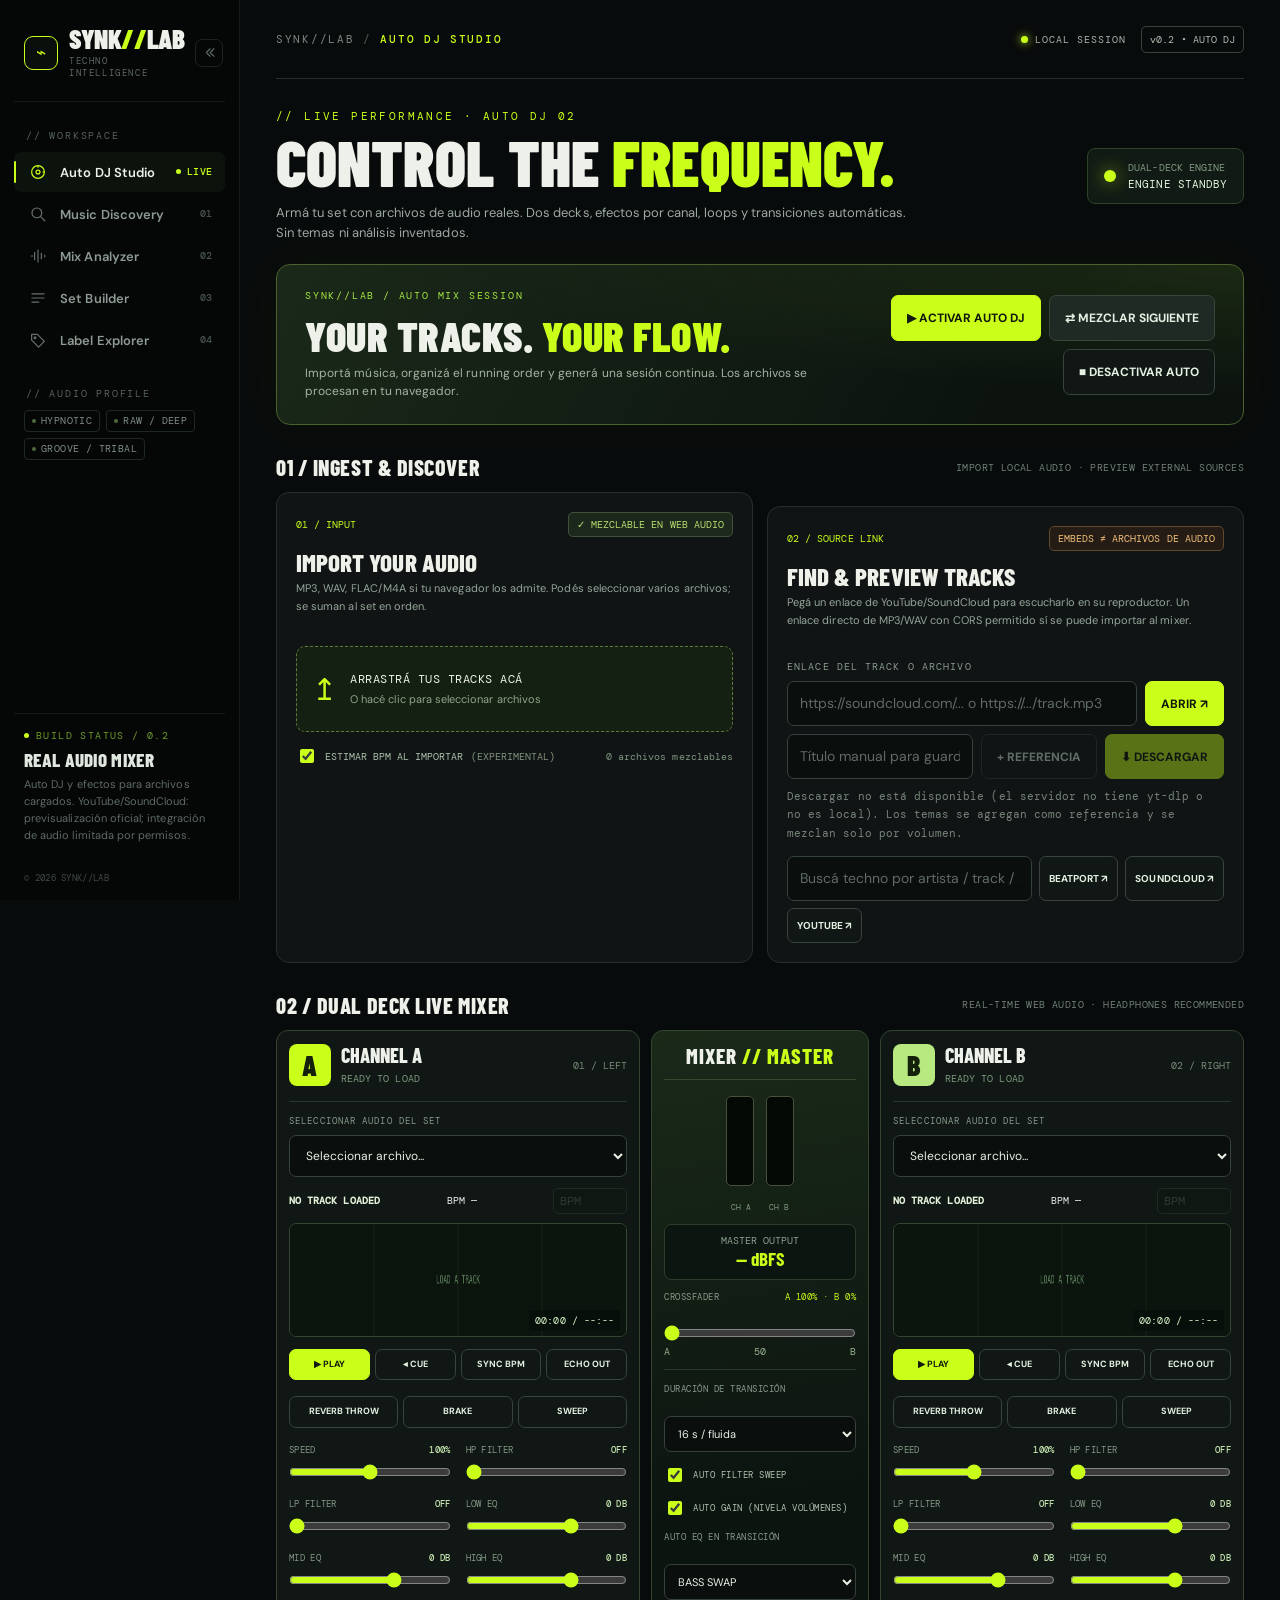
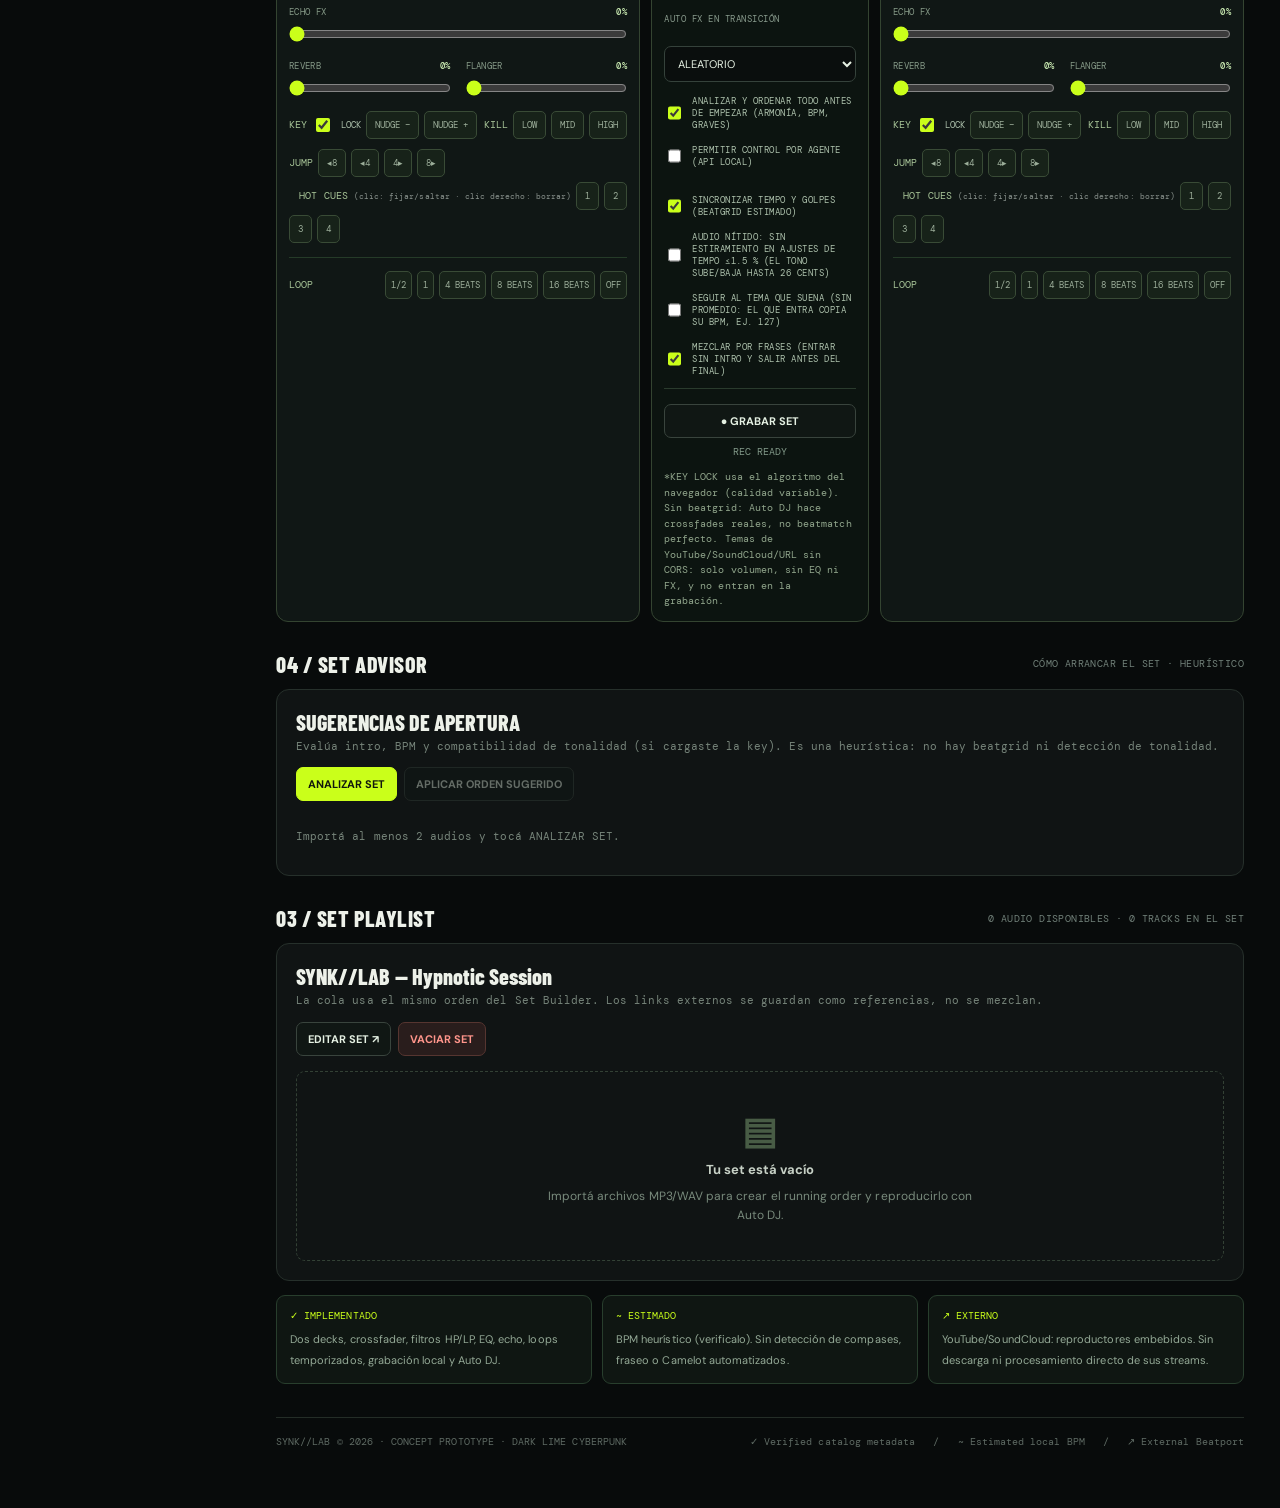
==== commit f09f1017: "Merge pull request #2 from fer336/feat/mobile-mixer-workers-sync feat(dj): move analysis to web work" ====
--- a/static/index.html
+++ b/static/index.html
@@ -53,7 +53,7 @@
 #app.side-collapsed .side-toggle svg{transform:rotate(180deg)}
 #app.side-collapsed .navbtn{justify-content:center;padding:11px 0}
 #app.side-collapsed .navbtn.active::before{left:-10px;top:8px;bottom:8px}
-@media(max-width:1100px){#app:not(.side-collapsed){grid-template-columns:205px minmax(0,1fr)}.main{padding:0 24px 60px}.split-area{grid-template-columns:1fr}.hero{grid-template-columns:1fr 32%}}@media(max-width:770px){#app{display:block}.side{display:none}.main{padding:0 16px 95px}.topbar{height:63px}.top-right .chip{display:none}.head{margin:23px 0 18px}.h1{font-size:44px}.kicker{display:none}.mobile-nav{display:grid;grid-template-columns:repeat(4,1fr);gap:3px;position:fixed;z-index:5;bottom:0;left:0;right:0;background:#0e1411f2;backdrop-filter:blur(16px);border-top:1px solid #334336;padding:10px 6px max(10px,env(safe-area-inset-bottom))}.mobile-nav button{background:none;border:none;color:#8ea08e;font:10px 'DM Mono';display:grid;justify-items:center;gap:3px;padding:5px 0}.mobile-nav button.active{color:var(--lime)}.mobile-nav .ico{font-size:20px}.hero{grid-template-columns:1fr 28%;min-height:155px}.hero .content{padding:20px}.hero-art .orb{width:90px;height:90px}.hero-art .freq span{width:2px;gap:2px}.cols{grid-template-columns:1fr}.strip{grid-template-columns:1fr 1fr}.footer{flex-direction:column}.seo-links{display:flex;flex-wrap:wrap;gap:6px 18px;margin-top:4px}.seo-links a{color:#7b8780;text-decoration:none;letter-spacing:.06em}.seo-links a:hover{color:var(--lime)}.panel{padding:15px}.fieldgrid{grid-template-columns:1fr 1fr}}@media(max-width:465px){.hero{grid-template-columns:1fr}.hero-art{display:none}.h1{font-size:40px}.head{align-items:start}.status{font-size:9px}.searchbox{flex-wrap:wrap;padding:10px}.searchbox input{min-width:calc(100% - 42px)}.searchbox .btn{width:100%}.strip{grid-template-columns:1fr}.fieldgrid{grid-template-columns:1fr 1fr}.three-metrics{grid-template-columns:1fr 1fr}.three-metrics .metric:last-child{grid-column:span 2}.compare-grid{grid-template-columns:1fr}.resulthead{align-items:start;flex-direction:column}.btn{white-space:normal}}@media(prefers-reduced-motion:reduce){*{scroll-behavior:auto!important;animation:none!important;transition:none!important}}
+@media(max-width:1100px){#app:not(.side-collapsed){grid-template-columns:205px minmax(0,1fr)}.main{padding:0 24px 60px}.split-area{grid-template-columns:1fr}.hero{grid-template-columns:1fr 32%}}@media(max-width:770px){#app{display:block}.side{display:none}.main{padding:0 16px 95px}.topbar{height:63px}.top-right .chip{display:none}.head{margin:23px 0 18px}.h1{font-size:44px}.kicker{display:none}.mobile-nav{display:grid;grid-template-columns:repeat(4,1fr);gap:3px;position:fixed;z-index:5;bottom:0;left:0;right:0;background:#0e1411f2;backdrop-filter:blur(16px);border-top:1px solid #334336;padding:10px 6px max(10px,env(safe-area-inset-bottom))}.mobile-nav button{background:none;border:none;color:#8ea08e;font:10px 'DM Mono';display:grid;justify-items:center;gap:3px;padding:5px 0}.mobile-nav button.active{color:var(--lime)}.mobile-nav .ico{font-size:20px}.hero{grid-template-columns:1fr 28%;min-height:155px}.hero .content{padding:20px}.hero-art .orb{width:90px;height:90px}.hero-art .freq span{width:2px;gap:2px}.cols{grid-template-columns:1fr}.strip{grid-template-columns:1fr 1fr}.footer{flex-direction:column}.panel{padding:15px}.fieldgrid{grid-template-columns:1fr 1fr}}@media(max-width:465px){.hero{grid-template-columns:1fr}.hero-art{display:none}.h1{font-size:40px}.head{align-items:start}.status{font-size:9px}.searchbox{flex-wrap:wrap;padding:10px}.searchbox input{min-width:calc(100% - 42px)}.searchbox .btn{width:100%}.strip{grid-template-columns:1fr}.fieldgrid{grid-template-columns:1fr 1fr}.three-metrics{grid-template-columns:1fr 1fr}.three-metrics .metric:last-child{grid-column:span 2}.compare-grid{grid-template-columns:1fr}.resulthead{align-items:start;flex-direction:column}.btn{white-space:normal}}@media(prefers-reduced-motion:reduce){*{scroll-behavior:auto!important;animation:none!important;transition:none!important}}
 
 /* Reliable font fallbacks when Google Fonts is unavailable. */
 .brand-name,.h1,.hero h2,.section-title,.side-note strong,.strip .num,.metric .v,.empty .emblem,.drop strong,.num-green{font-family:'Barlow Condensed','Arial Narrow',Impact,Arial,sans-serif}
@@ -86,8 +86,8 @@
 <main class="main">
  <header class="topbar"><div class="crumb">SYNK//LAB <span style="color:#526052">/</span> <b id="breadcrumb">AUTO DJ STUDIO</b></div><div class="top-right"><div class="status"><span class="dot"></span> LOCAL SESSION</div><span class="chip">v0.2 • AUTO DJ</span></div></header>
  <section class="view active" id="view-autodj">
- <div class="head dj-page-head"><div><div class="eyebrow">// LIVE PERFORMANCE · CONTROL THE FREQUENCY</div><h1 class="h1">AUTO DJ ONLINE <i>PARA TECHNO.</i></h1><p class="lead">Armá tu set con archivos de audio reales. Dos decks, efectos por canal, loops y transiciones automáticas. Sin temas ni análisis inventados.</p></div><div class="dj-online"><div class="dj-online-dot"></div><div>DUAL-DECK ENGINE<strong id="djEngineStatus">ENGINE STANDBY</strong></div></div></div>
- <div class="dj-call"><div><div class="dj-eyebrow">SYNK//LAB / AUTO MIX SESSION</div><div class="dj-call-main">YOUR TRACKS. <span>YOUR FLOW.</span></div><p>Importá música, organizá el running order y generá una sesión continua. Los archivos se procesan en tu navegador.</p></div><div class="dj-call-actions"><button id="djStart" class="btn lime dj-lg">▶ INICIAR AUTO DJ</button><button id="djNext" class="btn dj-lg">⇄ MEZCLAR SIGUIENTE</button><button id="djStop" class="btn dj-lg ghost">■ DETENER</button></div></div>
+ <div class="head dj-page-head"><div><div class="eyebrow">// LIVE PERFORMANCE · AUTO DJ 02</div><h1 class="h1">CONTROL THE <i>FREQUENCY.</i></h1><p class="lead">Armá tu set con archivos de audio reales. Dos decks, efectos por canal, loops y transiciones automáticas. Sin temas ni análisis inventados.</p></div><div class="dj-online"><div class="dj-online-dot"></div><div>DUAL-DECK ENGINE<strong id="djEngineStatus">ENGINE STANDBY</strong></div></div></div>
+ <div class="dj-call"><div><div class="dj-eyebrow">SYNK//LAB / AUTO MIX SESSION</div><div class="dj-call-main">YOUR TRACKS. <span>YOUR FLOW.</span></div><p>Importá música, organizá el running order y generá una sesión continua. Los archivos se procesan en tu navegador.</p></div><div class="dj-call-actions"><button id="djStart" class="btn lime dj-lg">▶ ACTIVAR AUTO DJ</button><button id="djNext" class="btn dj-lg">⇄ MEZCLAR SIGUIENTE</button><button id="djStop" class="btn dj-lg ghost">■ DESACTIVAR AUTO</button></div></div>
  <div class="section-bar"><h2 class="section-title">01 / Ingest & Discover</h2><span class="section-meta">IMPORT LOCAL AUDIO · PREVIEW EXTERNAL SOURCES</span></div>
  <div class="dj-source-grid">
    <div class="panel dj-ingest"><div class="dj-panel-heading"><span class="dj-mini-index">01 / INPUT</span><span class="modebadge">✓ MEZCLABLE EN WEB AUDIO</span></div><h3>IMPORT YOUR AUDIO</h3><p class="dj-sub">MP3, WAV, FLAC/M4A si tu navegador los admite. Podés seleccionar varios archivos; se suman al set en orden.</p><div id="djDrop" class="dj-drop" role="button" tabindex="0"><span class="dj-drop-icon">↥</span><div><b>ARRASTRÁ TUS TRACKS ACÁ</b><small>O hacé clic para seleccionar archivos</small></div></div><input id="djFileInput" type="file" accept="audio/*,.mp3,.wav,.flac,.ogg,.m4a" multiple hidden><div class="dj-ingest-bottom"><label class="dj-check"><input id="djEstimateBPM" type="checkbox" checked> Estimar BPM al importar <em>(experimental)</em></label><span id="djImportStatus">0 archivos importados</span></div></div>
@@ -97,7 +97,7 @@
  <div class="section-bar"><h2 class="section-title">02 / Dual Deck Live Mixer</h2><span class="section-meta">REAL-TIME WEB AUDIO · HEADPHONES RECOMMENDED</span></div>
  <div class="dj-mixer">
    <div class="dj-deck" id="deckA"><div class="dj-deck-head"><span class="dj-deck-letter">A</span><div><strong>CHANNEL A</strong><small id="djStateA">READY TO LOAD</small></div><span class="dj-deck-accent">01 / LEFT</span></div><label>SELECCIONAR AUDIO DEL SET</label><select id="djSelectA" class="input dj-select"><option value="">Sin archivos...</option></select><div class="dj-display"><span id="djTrackA">NO TRACK LOADED</span><span id="djBpmA">BPM —</span><input type="number" id="djBpmSetA" class="dj-bpm-input" min="40" max="220" step="0.1" placeholder="BPM" title="Escribí el BPM real de este tema (se guarda en el set)" disabled></div><div class="dj-wave"><canvas id="djWaveA" width="780" height="130" aria-label="Forma de onda track A"></canvas><div id="djTimeA" class="dj-wave-time">00:00 / --:--</div></div><div class="dj-embed-host" id="djEmbedA" hidden></div><div class="note dj-embed-note" id="djEmbedNoteA" hidden></div><div class="dj-transport"><button class="btn sm lime" id="djPlayA">▶ PLAY</button><button class="btn sm ghost" id="djCueA">◂ CUE</button><button class="btn sm ghost" id="djSyncA">SYNC BPM</button><button class="btn sm ghost" id="djEchoOutA">ECHO OUT</button></div><div class="dj-transport dj-pads"><button class="btn sm ghost" id="djThrowA" title="Lanzar reverb y dejar caer">REVERB THROW</button><button class="btn sm ghost" id="djBrakeA" title="Frenado de plato">BRAKE</button><button class="btn sm ghost" id="djSweepA" title="Riser con filtro pasa-altos">SWEEP</button></div><div class="dj-param-grid"><div><label>SPEED <b id="djRateValA">100%</b></label><input type="range" id="djRateA" min="88" max="112" step="0.1" value="100"></div><div><label>HP FILTER <b id="djHpValA">OFF</b></label><input type="range" id="djHpA" min="0" max="100" value="0"></div><div><label>LP FILTER <b id="djLpValA">OFF</b></label><input type="range" id="djLpA" min="0" max="100" value="0"></div><div><label>LOW EQ <b id="djLowValA">0 dB</b></label><input type="range" id="djLowA" min="-18" max="9" value="0"></div><div><label>MID EQ <b id="djMidValA">0 dB</b></label><input type="range" id="djMidA" min="-18" max="9" value="0"></div><div><label>HIGH EQ <b id="djHighValA">0 dB</b></label><input type="range" id="djHighA" min="-18" max="9" value="0"></div><div class="dj-wide"><label>ECHO FX <b id="djEchoValA">0%</b></label><input type="range" id="djEchoA" min="0" max="70" value="0"></div><div><label>REVERB <b id="djReverbValA">0%</b></label><input type="range" id="djReverbA" min="0" max="100" value="0"></div><div><label>FLANGER <b id="djFlangerValA">0%</b></label><input type="range" id="djFlangerA" min="0" max="100" value="0"></div></div><div class="dj-row-tools"><span>KEY</span><label class="dj-check"><input type="checkbox" id="djKeyLockA" checked> LOCK</label><button class="dj-nudge" data-deck="A" data-dir="-1" title="Frenar mientras lo mantenés">NUDGE −</button><button class="dj-nudge" data-deck="A" data-dir="1" title="Acelerar mientras lo mantenés">NUDGE +</button><span class="dj-sep">KILL</span><button class="dj-kill" data-deck="A" data-band="low">LOW</button><button class="dj-kill" data-deck="A" data-band="mid">MID</button><button class="dj-kill" data-deck="A" data-band="high">HIGH</button></div><div class="dj-row-tools"><span>JUMP</span><button class="dj-jump-btn" data-deck="A" data-beats="-8">◂8</button><button class="dj-jump-btn" data-deck="A" data-beats="-4">◂4</button><button class="dj-jump-btn" data-deck="A" data-beats="4">4▸</button><button class="dj-jump-btn" data-deck="A" data-beats="8">8▸</button><span class="dj-sep">HOT CUES <small>(clic: fijar/saltar · clic derecho: borrar)</small></span><button class="dj-cue-btn" data-deck="A" data-i="0">1</button><button class="dj-cue-btn" data-deck="A" data-i="1">2</button><button class="dj-cue-btn" data-deck="A" data-i="2">3</button><button class="dj-cue-btn" data-deck="A" data-i="3">4</button></div><div class="dj-loop-row"><span>LOOP</span><button class="dj-loop-btn" data-deck="A" data-beats="0.5">1/2</button><button class="dj-loop-btn" data-deck="A" data-beats="1">1</button><button class="dj-loop-btn" data-deck="A" data-beats="4">4 BEATS</button><button class="dj-loop-btn" data-deck="A" data-beats="8">8 BEATS</button><button class="dj-loop-btn" data-deck="A" data-beats="16">16 BEATS</button><button class="dj-loop-btn" data-deck="A" data-beats="0">OFF</button></div></div>
-   <div class="dj-master"><div class="dj-master-top">MIXER <span>// MASTER</span></div><div class="dj-meter-wrap"><div class="dj-meter" id="djMeterA"><span></span></div><div class="dj-meter" id="djMeterB"><span></span></div></div><div class="dj-master-titles"><small>CH A</small><small>CH B</small></div><div class="dj-xy"><div>MASTER OUTPUT</div><strong id="djMasterDisplay">— dBFS</strong></div><label for="djCrossfade">CROSSFADER <span id="djFaderLabel">A 100% · B 0%</span></label><input type="range" class="dj-crossfader" id="djCrossfade" min="0" max="100" value="0"><div class="dj-fader-axis"><span>A</span><span>50</span><span>B</span></div><div class="dj-master-controls"><label for="djFadeSeconds">DURACIÓN DE TRANSICIÓN</label><select id="djFadeSeconds" class="input"><option value="8">8 s / corte rápido</option><option value="16" selected>16 s / fluida</option><option value="24">24 s / progresiva</option><option value="32">32 s / larga</option><option value="48">48 s / atmosférica</option></select><label class="dj-check"><input type="checkbox" id="djAutoFilter" checked> AUTO FILTER SWEEP</label><label class="dj-check"><input type="checkbox" id="djAutoGain" checked> AUTO GAIN (nivela volúmenes)</label><label for="djAutoEQ">AUTO EQ EN TRANSICIÓN</label><select id="djAutoEQ" class="input"><option value="off">OFF</option><option value="bass" selected>BASS SWAP</option><option value="blend">BLEND (graves + medios/agudos)</option></select><label for="djAutoFX">AUTO FX EN TRANSICIÓN</label><select id="djAutoFX" class="input"><option value="off">OFF</option><option value="echo">ECHO OUT</option><option value="reverb">REVERB WASH</option><option value="flanger">FLANGER SWEEP</option><option value="random" selected>ALEATORIO</option></select><label class="dj-check"><input type="checkbox" id="djAutoPrep" checked> ANALIZAR Y ORDENAR TODO ANTES DE EMPEZAR (armonía, BPM, graves)</label><label class="dj-check"><input type="checkbox" id="djAgentOn"> PERMITIR CONTROL POR AGENTE (API local)</label><span class="note" id="djAgentNote"></span><label class="dj-check"><input type="checkbox" id="djAutoSync" checked> SINCRONIZAR TEMPO Y GOLPES (beatgrid estimado)</label><label class="dj-check"><input type="checkbox" id="djAutoPhrase" checked> MEZCLAR POR FRASES (entrar sin intro y salir antes del final)</label></div><div class="dj-record"><button id="djRecord" class="btn sm ghost">● GRABAR SET</button><span id="djRecStatus">REC READY</span></div><div class="dj-center-note">*KEY LOCK usa el algoritmo del navegador (calidad variable). Sin beatgrid: Auto DJ hace crossfades reales, no beatmatch perfecto. Temas de YouTube/SoundCloud/URL sin CORS: solo volumen, sin EQ ni FX, y no entran en la grabación.</div></div>
+   <div class="dj-master"><div class="dj-master-top">MIXER <span>// MASTER</span></div><div class="dj-meter-wrap"><div class="dj-meter" id="djMeterA"><span></span></div><div class="dj-meter" id="djMeterB"><span></span></div></div><div class="dj-master-titles"><small>CH A</small><small>CH B</small></div><div class="dj-xy"><div>MASTER OUTPUT</div><strong id="djMasterDisplay">— dBFS</strong></div><label for="djCrossfade">CROSSFADER <span id="djFaderLabel">A 100% · B 0%</span></label><input type="range" class="dj-crossfader" id="djCrossfade" min="0" max="100" value="0"><div class="dj-fader-axis"><span>A</span><span>50</span><span>B</span></div><div class="dj-master-controls"><label for="djFadeSeconds">DURACIÓN DE TRANSICIÓN</label><select id="djFadeSeconds" class="input"><option value="8">8 s / corte rápido</option><option value="16" selected>16 s / fluida</option><option value="24">24 s / progresiva</option><option value="32">32 s / larga</option><option value="48">48 s / atmosférica</option></select><label class="dj-check"><input type="checkbox" id="djAutoFilter" checked> AUTO FILTER SWEEP</label><label class="dj-check"><input type="checkbox" id="djAutoGain" checked> AUTO GAIN (nivela volúmenes)</label><label for="djAutoEQ">AUTO EQ EN TRANSICIÓN</label><select id="djAutoEQ" class="input"><option value="off">OFF</option><option value="bass" selected>BASS SWAP</option><option value="blend">BLEND (graves + medios/agudos)</option></select><label for="djAutoFX">AUTO FX EN TRANSICIÓN</label><select id="djAutoFX" class="input"><option value="off">OFF</option><option value="echo">ECHO OUT</option><option value="reverb">REVERB WASH</option><option value="flanger">FLANGER SWEEP</option><option value="random" selected>ALEATORIO</option></select><label class="dj-check"><input type="checkbox" id="djAutoPrep" checked> ANALIZAR Y ORDENAR TODO ANTES DE EMPEZAR (armonía, BPM, graves)</label><label class="dj-check"><input type="checkbox" id="djAgentOn"> PERMITIR CONTROL POR AGENTE (API local)</label><span class="note" id="djAgentNote"></span><label class="dj-check"><input type="checkbox" id="djAutoSync" checked> SINCRONIZAR TEMPO Y GOLPES (beatgrid estimado)</label><label class="dj-check"><input type="checkbox" id="djCrispRate"> AUDIO NÍTIDO: sin estiramiento en ajustes de tempo ≤1.5 % (el tono sube/baja hasta 26 cents)</label><label class="dj-check"><input type="checkbox" id="djFollowMaster"> SEGUIR AL TEMA QUE SUENA (sin promedio: el que entra copia su BPM, ej. 127)</label><label class="dj-check"><input type="checkbox" id="djAutoPhrase" checked> MEZCLAR POR FRASES (entrar sin intro y salir antes del final)</label></div><div class="dj-record"><button id="djRecord" class="btn sm ghost">● GRABAR SET</button><span id="djRecStatus">REC READY</span></div><div class="dj-center-note">*KEY LOCK usa el algoritmo del navegador (calidad variable). Sin beatgrid: Auto DJ hace crossfades reales, no beatmatch perfecto. Temas de YouTube/SoundCloud/URL sin CORS: solo volumen, sin EQ ni FX, y no entran en la grabación.</div></div>
    <div class="dj-deck" id="deckB"><div class="dj-deck-head"><span class="dj-deck-letter">B</span><div><strong>CHANNEL B</strong><small id="djStateB">READY TO LOAD</small></div><span class="dj-deck-accent">02 / RIGHT</span></div><label>SELECCIONAR AUDIO DEL SET</label><select id="djSelectB" class="input dj-select"><option value="">Sin archivos...</option></select><div class="dj-display"><span id="djTrackB">NO TRACK LOADED</span><span id="djBpmB">BPM —</span><input type="number" id="djBpmSetB" class="dj-bpm-input" min="40" max="220" step="0.1" placeholder="BPM" title="Escribí el BPM real de este tema (se guarda en el set)" disabled></div><div class="dj-wave"><canvas id="djWaveB" width="780" height="130" aria-label="Forma de onda track B"></canvas><div id="djTimeB" class="dj-wave-time">00:00 / --:--</div></div><div class="dj-embed-host" id="djEmbedB" hidden></div><div class="note dj-embed-note" id="djEmbedNoteB" hidden></div><div class="dj-transport"><button class="btn sm lime" id="djPlayB">▶ PLAY</button><button class="btn sm ghost" id="djCueB">◂ CUE</button><button class="btn sm ghost" id="djSyncB">SYNC BPM</button><button class="btn sm ghost" id="djEchoOutB">ECHO OUT</button></div><div class="dj-transport dj-pads"><button class="btn sm ghost" id="djThrowB" title="Lanzar reverb y dejar caer">REVERB THROW</button><button class="btn sm ghost" id="djBrakeB" title="Frenado de plato">BRAKE</button><button class="btn sm ghost" id="djSweepB" title="Riser con filtro pasa-altos">SWEEP</button></div><div class="dj-param-grid"><div><label>SPEED <b id="djRateValB">100%</b></label><input type="range" id="djRateB" min="88" max="112" step="0.1" value="100"></div><div><label>HP FILTER <b id="djHpValB">OFF</b></label><input type="range" id="djHpB" min="0" max="100" value="0"></div><div><label>LP FILTER <b id="djLpValB">OFF</b></label><input type="range" id="djLpB" min="0" max="100" value="0"></div><div><label>LOW EQ <b id="djLowValB">0 dB</b></label><input type="range" id="djLowB" min="-18" max="9" value="0"></div><div><label>MID EQ <b id="djMidValB">0 dB</b></label><input type="range" id="djMidB" min="-18" max="9" value="0"></div><div><label>HIGH EQ <b id="djHighValB">0 dB</b></label><input type="range" id="djHighB" min="-18" max="9" value="0"></div><div class="dj-wide"><label>ECHO FX <b id="djEchoValB">0%</b></label><input type="range" id="djEchoB" min="0" max="70" value="0"></div><div><label>REVERB <b id="djReverbValB">0%</b></label><input type="range" id="djReverbB" min="0" max="100" value="0"></div><div><label>FLANGER <b id="djFlangerValB">0%</b></label><input type="range" id="djFlangerB" min="0" max="100" value="0"></div></div><div class="dj-row-tools"><span>KEY</span><label class="dj-check"><input type="checkbox" id="djKeyLockB" checked> LOCK</label><button class="dj-nudge" data-deck="B" data-dir="-1" title="Frenar mientras lo mantenés">NUDGE −</button><button class="dj-nudge" data-deck="B" data-dir="1" title="Acelerar mientras lo mantenés">NUDGE +</button><span class="dj-sep">KILL</span><button class="dj-kill" data-deck="B" data-band="low">LOW</button><button class="dj-kill" data-deck="B" data-band="mid">MID</button><button class="dj-kill" data-deck="B" data-band="high">HIGH</button></div><div class="dj-row-tools"><span>JUMP</span><button class="dj-jump-btn" data-deck="B" data-beats="-8">◂8</button><button class="dj-jump-btn" data-deck="B" data-beats="-4">◂4</button><button class="dj-jump-btn" data-deck="B" data-beats="4">4▸</button><button class="dj-jump-btn" data-deck="B" data-beats="8">8▸</button><span class="dj-sep">HOT CUES <small>(clic: fijar/saltar · clic derecho: borrar)</small></span><button class="dj-cue-btn" data-deck="B" data-i="0">1</button><button class="dj-cue-btn" data-deck="B" data-i="1">2</button><button class="dj-cue-btn" data-deck="B" data-i="2">3</button><button class="dj-cue-btn" data-deck="B" data-i="3">4</button></div><div class="dj-loop-row"><span>LOOP</span><button class="dj-loop-btn" data-deck="B" data-beats="0.5">1/2</button><button class="dj-loop-btn" data-deck="B" data-beats="1">1</button><button class="dj-loop-btn" data-deck="B" data-beats="4">4 BEATS</button><button class="dj-loop-btn" data-deck="B" data-beats="8">8 BEATS</button><button class="dj-loop-btn" data-deck="B" data-beats="16">16 BEATS</button><button class="dj-loop-btn" data-deck="B" data-beats="0">OFF</button></div></div>
  </div>
  <audio id="djAudioA" preload="metadata" hidden></audio><audio id="djAudioB" preload="metadata" hidden></audio>
@@ -108,7 +108,7 @@
  <div class="dj-foot-notes"><div><strong>✓ IMPLEMENTADO</strong><span>Dos decks, crossfader, filtros HP/LP, EQ, echo, loops temporizados, grabación local y Auto DJ.</span></div><div><strong>~ ESTIMADO</strong><span>BPM heurístico (verificalo). Sin detección de compases, fraseo o Camelot automatizados.</span></div><div><strong>↗ EXTERNO</strong><span>YouTube/SoundCloud: reproductores embebidos. Sin descarga ni procesamiento directo de sus streams.</span></div></div>
 </section>
  <section class="view" id="view-discover">
-  <div class="head"><div><div class="eyebrow">// 001 — DISCOVER · FIND YOUR NEXT TRACK</div><h2 class="h1">DESCUBRÍ <i>MÚSICA TECHNO.</i></h2><p class="lead">Investigá techno, conectá sellos y agregá canciones a tu próximo set. Metadatos verificables, sin recomendaciones inventadas.</p></div><div class="kicker">SOURCE / MUSICBRAINZ</div></div>
+  <div class="head"><div><div class="eyebrow">// 001 — DISCOVER</div><h1 class="h1">FIND YOUR <i>NEXT TRACK.</i></h1><p class="lead">Investigá techno, conectá sellos y agregá canciones a tu próximo set. Metadatos verificables, sin recomendaciones inventadas.</p></div><div class="kicker">SOURCE / MUSICBRAINZ</div></div>
   <div class="hero"><div class="content"><div class="hero-tag">◉ RESEARCH MODE — ACTIVATED</div><h2>UNDERGROUND IS A <span style="color:var(--lime)">DIRECTION.</span></h2><p>Explorá hypnotic, raw/deep y groove. Sumá resultados reales al Set Builder y verificá el sonido antes de mezclar.</p></div><div class="hero-art" aria-hidden="true"><div class="orb"></div><div class="hline"></div><div class="freq" id="heroFreq"></div></div></div>
   <div class="section-bar"><h2 class="section-title">01 / Catalog Search</h2><span class="section-meta">LIVE METADATA · NOT AUDIO SIMILARITY</span></div>
   <div class="panel">
@@ -126,7 +126,7 @@
   </div>
  </section>
  <section class="view" id="view-analyze">
-  <div class="head"><div><div class="eyebrow">// 002 — ANALYZE · READ THE SIGNAL</div><h2 class="h1">DETECTOR DE <i>BPM Y TONALIDAD.</i></h2><p class="lead">Procesamiento local de audio. Medidas reales del archivo y estimaciones identificadas como tales.</p></div><div class="kicker">BROWSER AUDIO ENGINE</div></div>
+  <div class="head"><div><div class="eyebrow">// 002 — ANALYZE</div><h1 class="h1">READ THE <i>SIGNAL.</i></h1><p class="lead">Procesamiento local de audio. Medidas reales del archivo y estimaciones identificadas como tales.</p></div><div class="kicker">BROWSER AUDIO ENGINE</div></div>
   <div class="section-bar"><h2 class="section-title">01 / Load Local Audio</h2><span class="section-meta">FILES STAY ON YOUR DEVICE</span></div>
   <div class="panel"><div class="drop" id="dropArea" role="button" tabindex="0"><div class="uploadicon">↑</div><strong>DROP AN AUDIO FILE</strong><small>CLICK OR DRAG · MP3 / WAV / formatos compatibles con el navegador</small><input id="audioFile" type="file" accept="audio/*,.mp3,.wav,.flac,.m4a" hidden></div><div class="actionline"><span class="modebadge">✓ DECODIFICACIÓN LOCAL</span><span class="modebadge warn">~ BPM HEURÍSTICO</span><span class="modebadge neutral">KEY AUTOMÁTICA: PENDIENTE</span></div></div>
   <div class="section-bar"><h2 class="section-title">02 / Audio Signal</h2><span class="section-meta" id="audioStatus">NO AUDIO LOADED</span></div>
@@ -137,7 +137,7 @@
   <div class="panel"><div class="compare-grid"><div><label for="compareA">TRACK A / SALIENTE</label><select class="input" id="compareA"></select></div><div><label for="compareB">TRACK B / ENTRANTE</label><select class="input" id="compareB"></select></div></div><button class="btn lime" style="margin-top:13px" id="runCompare">CHECK TRANSITION →</button><div class="callout" id="compareOutput" style="margin-top:15px">Agregá al menos dos tracks al Set Builder para evaluar su compatibilidad teórica.</div></div>
  </section>
  <section class="view" id="view-sets">
-  <div class="head"><div><div class="eyebrow">// 003 — CURATE · BUILD THE JOURNEY</div><h2 class="h1">PLANIFICADOR DE <i>SETS TECHNO.</i></h2><p class="lead">Diseñá tu set de techno, ordená canciones y revisá la progresión de energía. Los datos se guardan en este navegador.</p></div><div class="kicker">BROWSER LOCAL STORAGE</div></div>
+  <div class="head"><div><div class="eyebrow">// 003 — CURATE</div><h1 class="h1">BUILD THE <i>JOURNEY.</i></h1><p class="lead">Diseñá tu set de techno, ordená canciones y revisá la progresión de energía. Los datos se guardan en este navegador.</p></div><div class="kicker">BROWSER LOCAL STORAGE</div></div>
   <div class="strip"><article><div class="num" id="setCount">0</div><div class="name">TRACKS EN EL SET</div></article><article><div class="num" id="setDuration">—</div><div class="name">DURACIÓN EN ARCHIVOS*</div></article><article><div class="num" id="setRange">—</div><div class="name">RANGO BPM DISPONIBLE</div></article></div>
   <div class="section-bar"><h2 class="section-title">01 / Set Identity</h2><span class="section-meta">EDITABLE</span></div>
   <div class="panel"><div class="flex"><input class="input" id="setName" placeholder="Mi set de techno" maxlength="90"><button class="btn sm" id="exportJson">EXPORT JSON ↗</button><button class="btn sm" id="exportCsv">CSV ↗</button></div><div class="note" style="margin-top:10px">*Las duraciones son las conocidas por metadata o archivos locales; no sustituyen la duración real del set con mezclas superpuestas.</div></div>
@@ -149,7 +149,7 @@
   <form class="panel" id="manualForm"><div class="fieldgrid"><div><label for="mArtist">Artista</label><input class="input" id="mArtist" placeholder="Artist" required></div><div><label for="mTitle">Título</label><input class="input" id="mTitle" placeholder="Track name" required></div><div><label for="mBpm">BPM</label><input class="input" id="mBpm" type="number" min="50" max="220" placeholder="Opcional"></div><div><label for="mKey">Camelot</label><select class="input keyselect" id="mKey"></select></div><div><label for="mEnergy">Energía 1–10</label><input class="input" id="mEnergy" type="number" min="1" max="10" placeholder="Opcional"></div><div><label for="mLabel">Sello / EP</label><input class="input" id="mLabel" placeholder="Opcional"></div></div><div style="margin-top:13px"><button type="submit" class="btn lime">+ INSERT INTO SET</button></div></form>
  </section>
  <section class="view" id="view-labels">
-  <div class="head"><div><div class="eyebrow">// 004 — EXPLORE · FOLLOW THE LABEL</div><h2 class="h1">EXPLORADOR DE <i>SELLOS TECHNO.</i></h2><p class="lead">Descubrí sellos y lanzamientos asociados en MusicBrainz; continuá el digging en Beatport.</p></div><div class="kicker">RELEASE INTELLIGENCE</div></div>
+  <div class="head"><div><div class="eyebrow">// 004 — EXPLORE</div><h1 class="h1">FOLLOW THE <i>LABEL.</i></h1><p class="lead">Descubrí sellos y lanzamientos asociados en MusicBrainz; continuá el digging en Beatport.</p></div><div class="kicker">RELEASE INTELLIGENCE</div></div>
   <div class="section-bar"><h2 class="section-title">01 / Label Lookup</h2><span class="section-meta">MUSICBRAINZ DATA</span></div>
   <div class="panel"><form id="labelForm"><label for="labelInput">Nombre del sello discográfico</label><div class="searchbox"><span class="searchsymbol">◎</span><input id="labelInput" placeholder="Buscá un sello..." required minlength="2"><button class="btn lime" type="submit">SEARCH LABELS ↗</button></div></form><div class="actionline"><span class="modebadge">✓ SELLOS REALES</span><span class="modebadge neutral">↗ BEATPORT EXTERNO</span><a href="https://www.beatport.com/search" target="_blank" rel="noopener noreferrer" id="beatportLabelQuery" class="btn sm ghost">BUSCAR SELLO EN BEATPORT ↗</a></div></div>
   <div class="section-bar"><h2 class="section-title">02 / Label Results</h2><span class="section-meta" id="labelCounter">NO SEARCH YET</span></div>
@@ -157,11 +157,12 @@
   <div class="section-bar"><h2 class="section-title">03 / Releases</h2><span class="section-meta" id="releasesCounter">SELECT A LABEL</span></div>
   <div class="panel" id="releasesArea"><div class="empty"><div class="emblem">◉</div><strong>Elegí un sello en los resultados.</strong><p>Los lanzamientos, si están disponibles, se consultarán en MusicBrainz.</p></div></div>
  </section>
- <footer class="footer"><div>SYNK//LAB © 2026 · CONCEPT PROTOTYPE · DARK LIME CYBERPUNK</div><div>✓ Verified catalog metadata &nbsp; / &nbsp; ~ Estimated local BPM &nbsp; / &nbsp; ↗ External Beatport</div><nav class="seo-links" aria-label="Herramientas de SYNK//LAB"><a href="/">Auto DJ online</a><a href="/detector-bpm-tonalidad">Detector de BPM y tonalidad</a><a href="/planificador-sets-techno">Planificador de sets de techno</a><a href="/sellos-techno">Sellos de techno</a><a href="/descubrir-musica-techno">Descubrir música techno</a></nav></footer>
+ <footer class="footer"><div>SYNK//LAB © 2026 · CONCEPT PROTOTYPE · DARK LIME CYBERPUNK</div><div>✓ Verified catalog metadata &nbsp; / &nbsp; ~ Estimated local BPM &nbsp; / &nbsp; ↗ External Beatport</div></footer>
 </main>
 </div>
 <nav class="mobile-nav" id="mobileNav"><button class="active" data-view="autodj"><span class="ico">◉</span>AUTO DJ</button><button data-view="discover"><span class="ico">◈</span>DISCOVER</button><button data-view="analyze"><span class="ico">⌁</span>ANALYZE</button><button data-view="sets"><span class="ico">▤</span>SETS</button><button data-view="labels"><span class="ico">◎</span>LABELS</button></nav>
 <div id="toast" class="toast" role="status" aria-live="polite"></div>
+<script src="/static/analysis-client.js"></script>
 <script>
 'use strict';
 const $=(s,base=document)=>base.querySelector(s);
@@ -176,8 +177,7 @@
 function persist(){try{localStorage.setItem('synklab_set_v01',JSON.stringify({tracks,name:$('#setName').value}));}catch(e){toast('No se pudo guardar localmente.',true)}}
 function toast(msg,bad=false){const el=$('#toast');el.textContent=msg;el.className='toast'+(bad?' bad':'');el.style.display='block';clearTimeout(toast.timer);toast.timer=setTimeout(()=>el.style.display='none',4300)}
 function view(name){$$('.view').forEach(v=>v.classList.toggle('active',v.id==='view-'+name));$$('[data-view]').forEach(b=>b.classList.toggle('active',b.dataset.view===name));$('#breadcrumb').textContent={discover:'MUSIC DISCOVERY',analyze:'MIX ANALYZER',sets:'SET BUILDER',labels:'LABEL EXPLORER',autodj:'AUTO DJ STUDIO'}[name]||name;window.scrollTo({top:0,behavior:'smooth'});if(name==='sets')renderSet();if(name==='autodj'&&typeof renderDJ==='function')renderDJ();}
-$$('[data-view]').forEach(b=>b.addEventListener('click',()=>{view(b.dataset.view);const u=(window.__SEO_ROUTES__||{})[b.dataset.view];if(u&&location.pathname!==u)history.pushState({v:b.dataset.view},'',u)}));
-window.addEventListener('popstate',()=>{const r=window.__SEO_ROUTES__||{},n=Object.keys(r).find(k=>r[k]===location.pathname);if(n)view(n)});
+$$('[data-view]').forEach(b=>b.addEventListener('click',()=>view(b.dataset.view)));
 (function(){const app=$('#app'),btn=$('#sideToggle');if(!app||!btn)return;
  function set(c){app.classList.toggle('side-collapsed',c);const t=c?'Mostrar menú':'Ocultar menú';btn.setAttribute('aria-expanded',String(!c));btn.setAttribute('aria-label',t);btn.title=t;try{localStorage.setItem('synklab.sidebar',c?'collapsed':'open')}catch(e){}}
  let c=false;try{c=localStorage.getItem('synklab.sidebar')==='collapsed'}catch(e){}
@@ -209,8 +209,9 @@
 for(const type of ['dragleave','drop'])drop.addEventListener(type,e=>{e.preventDefault();drop.classList.remove('over')});
 drop.addEventListener('drop',e=>{if(e.dataTransfer?.files?.length)loadAudio(e.dataTransfer.files[0])});audioInput.addEventListener('change',e=>{if(e.target.files.length)loadAudio(e.target.files[0])});
 function drawWave(buffer){const can=$('#waveCanvas'),ctx=can.getContext('2d'),w=can.width,h=can.height;ctx.clearRect(0,0,w,h);ctx.strokeStyle='#263929';ctx.lineWidth=1;for(let i=0;i<=8;i++){ctx.beginPath();ctx.moveTo(0,h*i/8);ctx.lineTo(w,h*i/8);ctx.stroke()}const data=buffer.getChannelData(0),chunk=Math.max(1,Math.floor(data.length/w));ctx.strokeStyle='#caff1a';ctx.lineWidth=1;ctx.beginPath();for(let x=0;x<w;x++){let mn=1,mx=-1;const begin=x*chunk;for(let j=begin;j<Math.min(begin+chunk,data.length);j+=Math.max(1,Math.floor(chunk/60))){const v=data[j];if(v<mn)mn=v;if(v>mx)mx=v}ctx.moveTo(x,(1-mx)*h/2);ctx.lineTo(x,(1-mn)*h/2)}ctx.stroke();}
-function analyzeAudio(buffer){const samples=buffer.getChannelData(0),rate=buffer.sampleRate,segStart=Math.min(Math.floor(rate*20),Math.max(0,Math.floor(samples.length/5))),segEnd=Math.min(samples.length,segStart+Math.floor(rate*74)),frame=256;let energy=[],sum=0,count=0,filter=0,total=0,n=0;const alpha=Math.min(.1,2*Math.PI*150/rate);for(let i=segStart;i<segEnd;i++){let s=samples[i];filter+=alpha*(s-filter);sum+=filter*filter;count++;if(count>=frame){energy.push(Math.sqrt(sum/count));sum=0;count=0}}for(let i=0;i<samples.length;i+=Math.max(1,Math.floor(samples.length/300000))){total+=samples[i]*samples[i];n++}let db=n?20*Math.log10(Math.sqrt(total/n)+1e-10):null;const flux=[];for(let i=2;i<energy.length;i++)flux.push(Math.max(0,energy[i]-((energy[i-1]+energy[i-2])/2)));if(flux.length<200)return {db,bpm:null,confidence:0};const mean=flux.reduce((s,x)=>s+x,0)/flux.length,centered=flux.map(x=>Math.max(0,x-mean*.7));const hz=rate/frame;let best={score:-1,lag:null};const scoreByLag=new Map(), vals=[];for(let lag=Math.floor(hz*60/170);lag<=Math.ceil(hz*60/100);lag++){let score=0;for(let i=lag;i<centered.length;i++)score+=centered[i]*centered[i-lag];const norm=score/(centered.length-lag);vals.push(norm);scoreByLag.set(lag,norm);if(norm>best.score)best={score:norm,lag}}const avg=vals.reduce((s,x)=>s+x,0)/vals.length;const conf=best.score/(avg+1e-9);const y0=scoreByLag.get(best.lag-1),y1=best.score,y2=scoreByLag.get(best.lag+1);let shift=0;if(Number.isFinite(y0)&&Number.isFinite(y2)&&Math.abs(y0-2*y1+y2)>1e-15)shift=Math.max(-1,Math.min(1,.5*(y0-y2)/(y0-2*y1+y2)));const tempo=60*hz/(best.lag+shift);return{db,bpm:best.score>0&&conf>=1.07?Math.round(tempo*10)/10:null,confidence:Math.round(conf*100)/100}}
-async function loadAudio(file){if(file.size>100*1024*1024){toast('Archivo demasiado grande: máximo 100 MB',true);return}if(!file.type.startsWith('audio/')&&!/\.(mp3|wav|flac|m4a|ogg)$/i.test(file.name)){toast('Seleccioná un archivo de audio',true);return}$('#audioStatus').textContent='DECODING AUDIO...';$('#audioExplain').textContent='Analizando archivo local. Esto puede consumir memoria en canciones largas.';$('#addAnalyzed').disabled=true;try{const buf=await file.arrayBuffer();const ctx=new (window.AudioContext||window.webkitAudioContext)();const decoded=await ctx.decodeAudioData(buf);const result=analyzeAudio(decoded);drawWave(decoded);await ctx.close();if(audioObjectURL)URL.revokeObjectURL(audioObjectURL);audioObjectURL=URL.createObjectURL(file);$('#localAudioPlayer').src=audioObjectURL;$('#durationVal').textContent=durationText(decoded.duration*1000);$('#bpmVal').textContent=result.bpm??'—';$('#rmsVal').textContent=Number.isFinite(result.db)?result.db.toFixed(1):'—';$('#audioStatus').textContent='LOCAL FILE · ANALYZED';$('#audioExplain').textContent=`BPM heurístico ${result.bpm?('('+result.bpm+', relación pico/promedio '+result.confidence+')'):'no concluyente'}. Verificalo con el beatgrid o el oído; puede detectar mitad/doble tempo. RMS no es nivel de energía musical. Tonalidad pendiente.`;$('#anTitle').value=file.name.replace(/\.[^.]+$/,'');$('#anBpm').value=result.bpm||'';latestAudio={file:titleClean(file.name),duration:decoded.duration*1000,blob:file};$('#addAnalyzed').disabled=false;toast('Audio decodificado y analizado localmente');}catch(e){$('#audioStatus').textContent='DECODING ERROR';$('#audioExplain').textContent='El navegador no pudo decodificar este archivo. Probá MP3 o WAV. '+e.message;toast('No se pudo analizar el audio',true)}}
+// BPM/RMS estimate runs in the analysis worker (see analysis-worker.js); returns a promise.
+function analyzeAudio(buffer){return SynkAnalysis.fromBuffer('bpm',buffer)}
+async function loadAudio(file){if(file.size>100*1024*1024){toast('Archivo demasiado grande: máximo 100 MB',true);return}if(!file.type.startsWith('audio/')&&!/\.(mp3|wav|flac|m4a|ogg)$/i.test(file.name)){toast('Seleccioná un archivo de audio',true);return}$('#audioStatus').textContent='DECODING AUDIO...';$('#audioExplain').textContent='Analizando archivo local. Esto puede consumir memoria en canciones largas.';$('#addAnalyzed').disabled=true;try{const buf=await file.arrayBuffer();const ctx=new (window.AudioContext||window.webkitAudioContext)();const decoded=await ctx.decodeAudioData(buf);const result=await analyzeAudio(decoded);drawWave(decoded);await ctx.close();if(audioObjectURL)URL.revokeObjectURL(audioObjectURL);audioObjectURL=URL.createObjectURL(file);$('#localAudioPlayer').src=audioObjectURL;$('#durationVal').textContent=durationText(decoded.duration*1000);$('#bpmVal').textContent=result.bpm??'—';$('#rmsVal').textContent=Number.isFinite(result.db)?result.db.toFixed(1):'—';$('#audioStatus').textContent='LOCAL FILE · ANALYZED';$('#audioExplain').textContent=`BPM heurístico ${result.bpm?('('+result.bpm+', relación pico/promedio '+result.confidence+')'):'no concluyente'}. Verificalo con el beatgrid o el oído; puede detectar mitad/doble tempo. RMS no es nivel de energía musical. Tonalidad pendiente.`;$('#anTitle').value=file.name.replace(/\.[^.]+$/,'');$('#anBpm').value=result.bpm||'';latestAudio={file:titleClean(file.name),duration:decoded.duration*1000,blob:file};$('#addAnalyzed').disabled=false;toast('Audio decodificado y analizado localmente');}catch(e){$('#audioStatus').textContent='DECODING ERROR';$('#audioExplain').textContent='El navegador no pudo decodificar este archivo. Probá MP3 o WAV. '+e.message;toast('No se pudo analizar el audio',true)}}
 function titleClean(s){return s.replace(/\.[^.]+$/,'')}
 $('#addAnalyzed').addEventListener('click',async()=>{if(!latestAudio)return;const t=addTrack({artist:$('#anArtist').value.trim(),title:$('#anTitle').value.trim()||latestAudio.file,bpm:$('#anBpm').value,key:$('#anKey').value,energy:$('#anEnergy').value,duration:latestAudio.duration,source:'Local audio'});if(t&&typeof registerDJFile==='function')await registerDJFile(t,latestAudio.blob);});
 function refreshCompare(){const opts='<option value="">Elegí un track...</option>'+tracks.map((t,i)=>`<option value="${i}">${escapeHTML(`${i+1}. ${t.artist?t.artist+' — ':''}${t.title}`)}</option>`).join('');const a=$('#compareA').value,b=$('#compareB').value;$('#compareA').innerHTML=opts;$('#compareB').innerHTML=opts;if(a!==''&&+a<tracks.length)$('#compareA').value=a;if(b!==''&&+b<tracks.length)$('#compareB').value=b;}
@@ -225,7 +226,6 @@
 $('#exportJson').addEventListener('click',()=>{download(JSON.stringify({name:$('#setName').value,exported_at:new Date().toISOString(),tracks},null,2),'application/json','synklab-set.json');toast('Set exportado como JSON')});
 $('#exportCsv').addEventListener('click',()=>{const fields=['order','artist','title','bpm','key','energy','label','release','duration_ms','source','mbid'],q=s=>'"'+String(s??'').replace(/"/g,'""')+'"',lines=[fields.map(q).join(',')];tracks.forEach((t,i)=>lines.push([i+1,t.artist,t.title,t.bpm,t.key,t.energy,t.label,t.release,t.duration,t.source,t.mbid].map(q).join(',')));download('\ufeff'+lines.join('\r\n'),'text/csv;charset=utf-8','synklab-set.csv');toast('Set exportado como CSV')});
 refreshCompare();renderSet();
-if(window.__SEO_VIEW__&&window.__SEO_VIEW__!=='autodj')view(window.__SEO_VIEW__);
 </script>
 <script src="/static/mixer.js"></script>
 <script src="/static/mobile.js"></script>
--- a/static/mobile.css
+++ b/static/mobile.css
@@ -17,14 +17,14 @@
 .m-screen{display:none;flex:1 1 0;min-height:0;flex-direction:column}
 .m-screen.on{display:flex}
 .m-top{flex:0 0 auto;display:flex;align-items:center;justify-content:space-between;padding:calc(14px + env(safe-area-inset-top)) 16px 8px}
-.m-brand{margin:0;font:800 28px/1 'Barlow Condensed','Arial Narrow',sans-serif;letter-spacing:-.4px}.m-brand small{display:block;margin-top:3px;font:500 9px/1 'DM Mono',monospace;letter-spacing:1.4px;color:#8f9a93;text-transform:uppercase}
+.m-brand{font:800 28px/1 'Barlow Condensed','Arial Narrow',sans-serif;letter-spacing:-.4px}
 .m-brand span{color:#caff1a}
 .m-pill{display:flex;align-items:center;gap:8px;height:32px;padding:0 13px;border:1px solid #26302b;border-radius:16px;font:500 11px 'DM Mono',monospace;letter-spacing:.8px;color:#bbc8b5}
 .m-pill i{width:7px;height:7px;border-radius:50%;background:#8f9a93}
 .m-pill.live i{background:#caff1a}
 .m-head{flex:0 0 auto;padding:calc(18px + env(safe-area-inset-top)) 16px 8px}
 .m-head .m-eyebrow{margin:0}
-.m-head h1,.m-head h2{margin:4px 0 0;font:800 40px/1 'Barlow Condensed','Arial Narrow',sans-serif;text-transform:uppercase}
+.m-head h1{margin:4px 0 0;font:800 40px/1 'Barlow Condensed','Arial Narrow',sans-serif;text-transform:uppercase}
 .m-head p{margin:6px 0 0;font-size:13px;line-height:1.45;color:#a9b4ac}
 .m-main{flex:1 1 0;min-height:0;overflow-y:auto;overscroll-behavior:contain;padding:6px 16px 16px;display:flex;flex-direction:column;gap:12px;scrollbar-width:none}
 .m-main::-webkit-scrollbar{width:0}
@@ -63,11 +63,11 @@
 .m-nt span{font-size:12px;color:#a9b4ac}
 .m-bul{display:flex;align-items:center;gap:8px;margin-top:8px;font-size:12px;color:#d6e4c4}
 .m-bul svg{flex:0 0 auto}
-.m-ctl{display:grid;grid-template-columns:56px 1fr 56px;gap:10px}
+.m-ctl{display:grid;grid-template-columns:56px minmax(0,1fr) 56px;gap:10px}
 .m-sq{height:56px;border-radius:12px;border:1px solid #33403a;background:#131919;color:#edf1e9;display:grid;place-items:center}
 .m-sq.stop{color:#ff8a7e}
 .m-sq:disabled,.m-go:disabled{opacity:.45;cursor:default}
-.m-go{white-space:nowrap;height:56px;border-radius:12px;border:0;background:#caff1a;color:#10160d;display:flex;align-items:center;justify-content:center;gap:10px;font:800 20px 'Barlow Condensed','Arial Narrow',sans-serif;letter-spacing:.4px;text-transform:uppercase}
+.m-go{min-width:0;overflow:hidden;white-space:nowrap;height:56px;border-radius:12px;border:0;background:#caff1a;color:#10160d;display:flex;align-items:center;justify-content:center;gap:10px;font:800 15px 'Barlow Condensed','Arial Narrow',sans-serif;letter-spacing:.6px;text-transform:uppercase}
 .m-xf{padding:14px 16px 16px}
 .m-xfhead{display:flex;justify-content:space-between;font:10px 'DM Mono',monospace;letter-spacing:1.4px;color:#8f9a93}
 .m-xfhead b{font-weight:500;color:#dfe7de}
@@ -151,3 +151,48 @@
 .m-tab.plus span{width:48px;height:48px;border-radius:50%;background:#caff1a;color:#10160d;display:grid;place-items:center;border:3px solid #0b0f0e}
 .m-tab.plus[aria-current="page"] span{border-color:#edf1e9}
 @media (prefers-reduced-motion:reduce){.m-prog i,.m-sw .trk,.m-sw .trk i{transition:none}}
+
+/* Compact dual-deck card: both decks always visible on phones */
+#m-dual{padding:12px 14px}
+#m-dual .m-pct{font:500 15px/1 'DM Mono',monospace;letter-spacing:.5px}
+#m-dual .m-dtitle{margin-top:3px;font-size:19px;line-height:1.1;white-space:nowrap;overflow:hidden;text-overflow:ellipsis}
+#m-dual .m-sub{margin-top:2px;font-size:12px;white-space:nowrap;overflow:hidden;text-overflow:ellipsis}
+#m-dual .m-bars.small{height:28px;margin-top:6px}
+#m-dual .m-tempo{margin:9px 0}
+#m-dual .m-skiptag{margin-top:4px}
+.m-count{font-size:36px}
+
+#m-dual .m-syncbtn{display:block;width:100%;height:34px;margin:0 0 9px;border:1px solid #33403a;border-radius:9px;background:#10170f;color:#caff1a;font:500 11px 'DM Mono',monospace;letter-spacing:1px}
+#m-dual .m-syncbtn:disabled{opacity:.4}
+
+/* Scrolling waveform lanes (both decks share one time scale) */
+#m-dual .m-wf{display:block;width:100%;height:66px;margin-top:6px;border-radius:8px;background:#0c120f;border:1px solid #1f2a24}
+.m-go svg{width:18px;height:18px}
+
+#m-dual .m-nudge{display:grid;grid-template-columns:1fr repeat(4,48px);gap:6px;align-items:center;margin:0 0 9px}
+#m-dual .m-nudge span{font:500 10px 'DM Mono',monospace;letter-spacing:1px;color:#8f9a93}
+#m-dual .m-nudge button{height:32px;border:1px solid #33403a;border-radius:8px;background:#131919;color:#edf1e9;font:500 12px 'DM Mono',monospace}
+#m-dual .m-nudge button:disabled{opacity:.35}
+
+/* waveform drag, touch crossfader, effects card */
+#m-dual .m-wf{touch-action:pan-y;cursor:grab}
+.m-xftrack{touch-action:none;cursor:pointer}
+#m-dual .m-jump{display:grid;grid-template-columns:1fr repeat(4,46px);gap:6px;align-items:center;margin-top:6px}
+#m-dual .m-jump span{font:500 10px 'DM Mono',monospace;letter-spacing:1px;color:#8f9a93}
+#m-dual .m-jump button{height:28px;border:1px solid #33403a;border-radius:8px;background:#131919;color:#edf1e9;font:500 11px 'DM Mono',monospace}
+#m-dual .m-jump button:disabled{opacity:.35}
+.m-fx{padding:12px 14px}
+.m-fx summary{display:flex;justify-content:space-between;align-items:center;cursor:pointer;list-style:none}
+.m-fx summary::-webkit-details-marker{display:none}
+.m-fxhint{font:10px 'DM Mono',monospace;color:#6f7a72}
+.m-fxdeck{display:grid;grid-template-columns:1fr 1fr;gap:6px;margin:10px 0 6px}
+.m-fxdeck button{height:32px;border:1px solid #33403a;border-radius:8px;background:#131919;color:#8f9a93;font:500 11px 'DM Mono',monospace;letter-spacing:1px}
+.m-fxdeck button[aria-pressed="true"]{background:#caff1a;border-color:#caff1a;color:#10160d}
+.m-fxrow{display:grid;grid-template-columns:78px minmax(0,1fr) 52px 30px;align-items:center;gap:6px;height:36px}
+.m-fxrow .n{font:500 11px 'DM Mono',monospace;color:#bbc8b5}
+.m-fxrow .v{font:500 11px 'DM Mono',monospace;color:#edf1e9;text-align:right}
+.m-range{width:100%;height:28px;margin:0;accent-color:#caff1a;touch-action:pan-y}
+.m-reset{height:28px;width:28px;border:1px solid #33403a;border-radius:8px;background:#131919;color:#caff1a;font-size:14px;padding:0}
+.m-fxpads{display:grid;grid-template-columns:repeat(2,1fr);gap:6px;margin-top:8px}
+.m-fxpads button,.m-fxall{height:34px;border:1px solid #33403a;border-radius:8px;background:#10170f;color:#edf1e9;font:500 11px 'DM Mono',monospace;letter-spacing:1px}
+.m-fxall{display:block;width:100%;margin-top:8px;color:#caff1a}
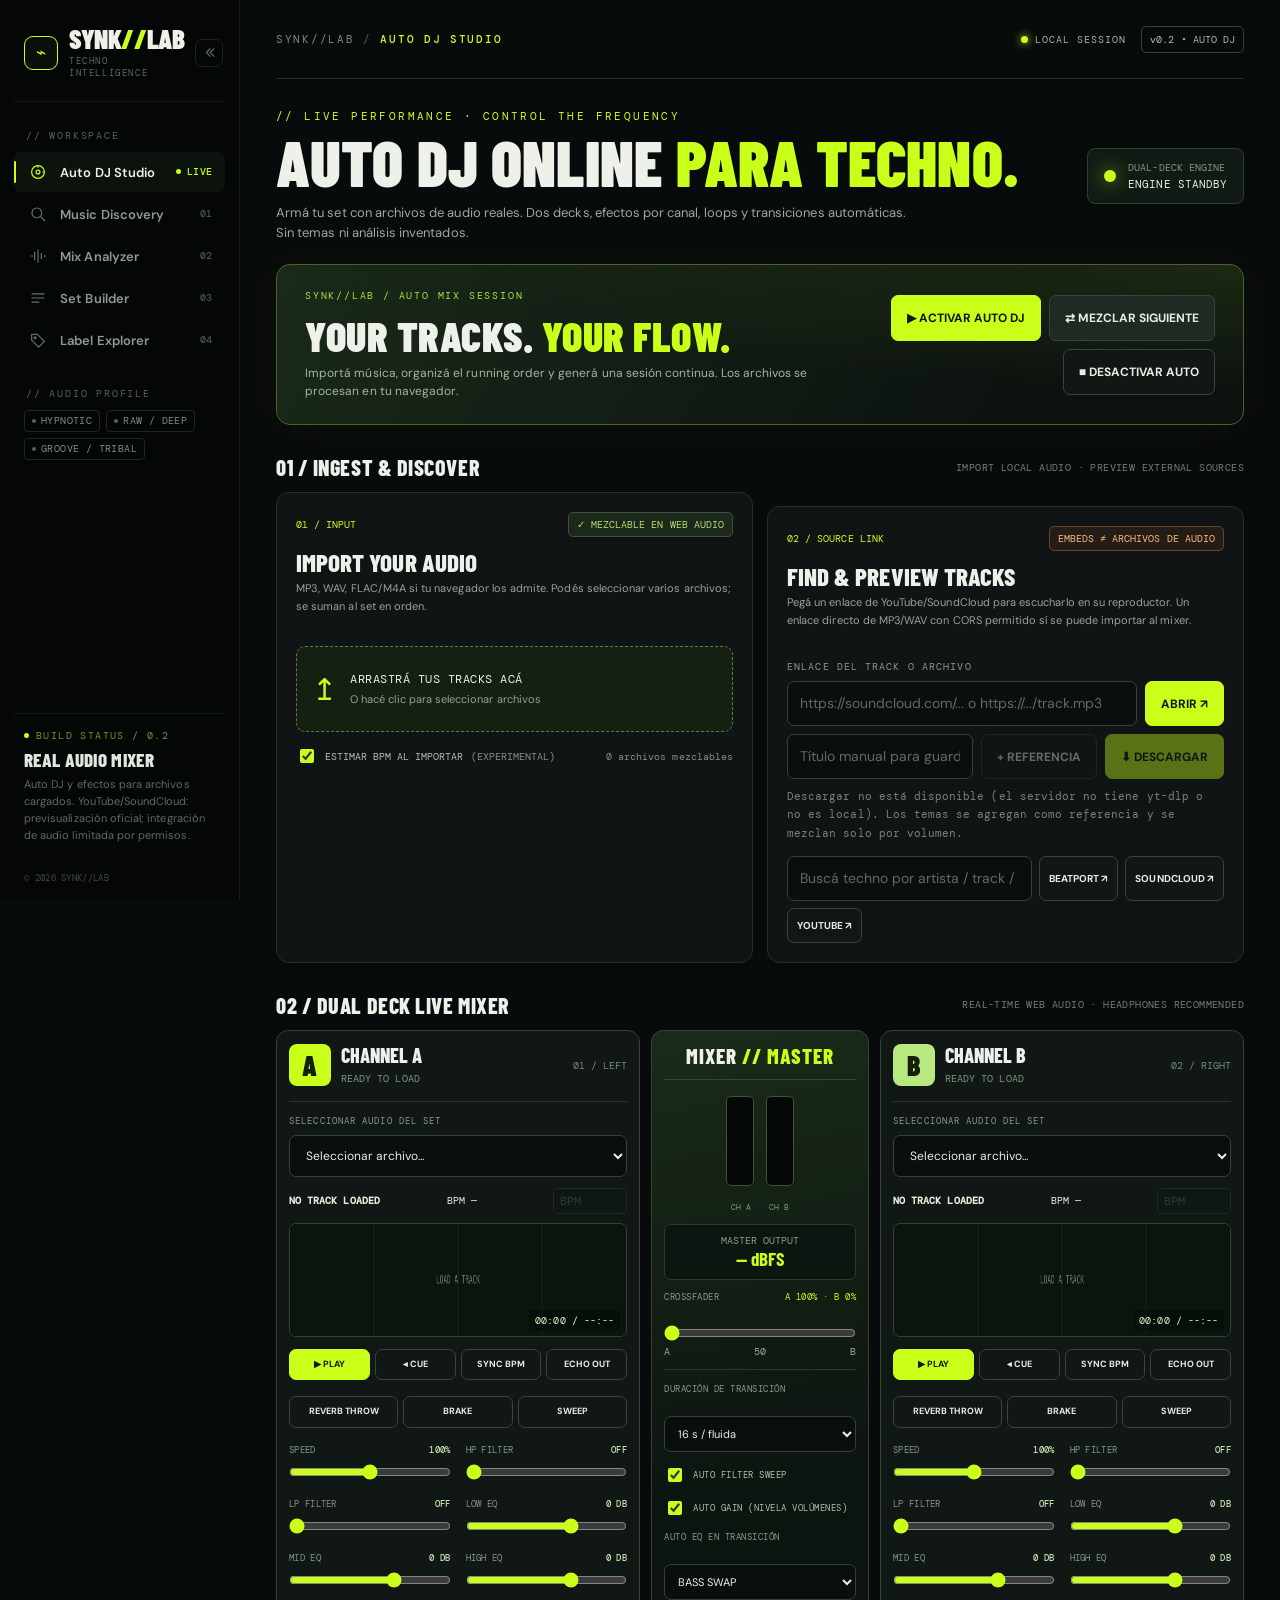
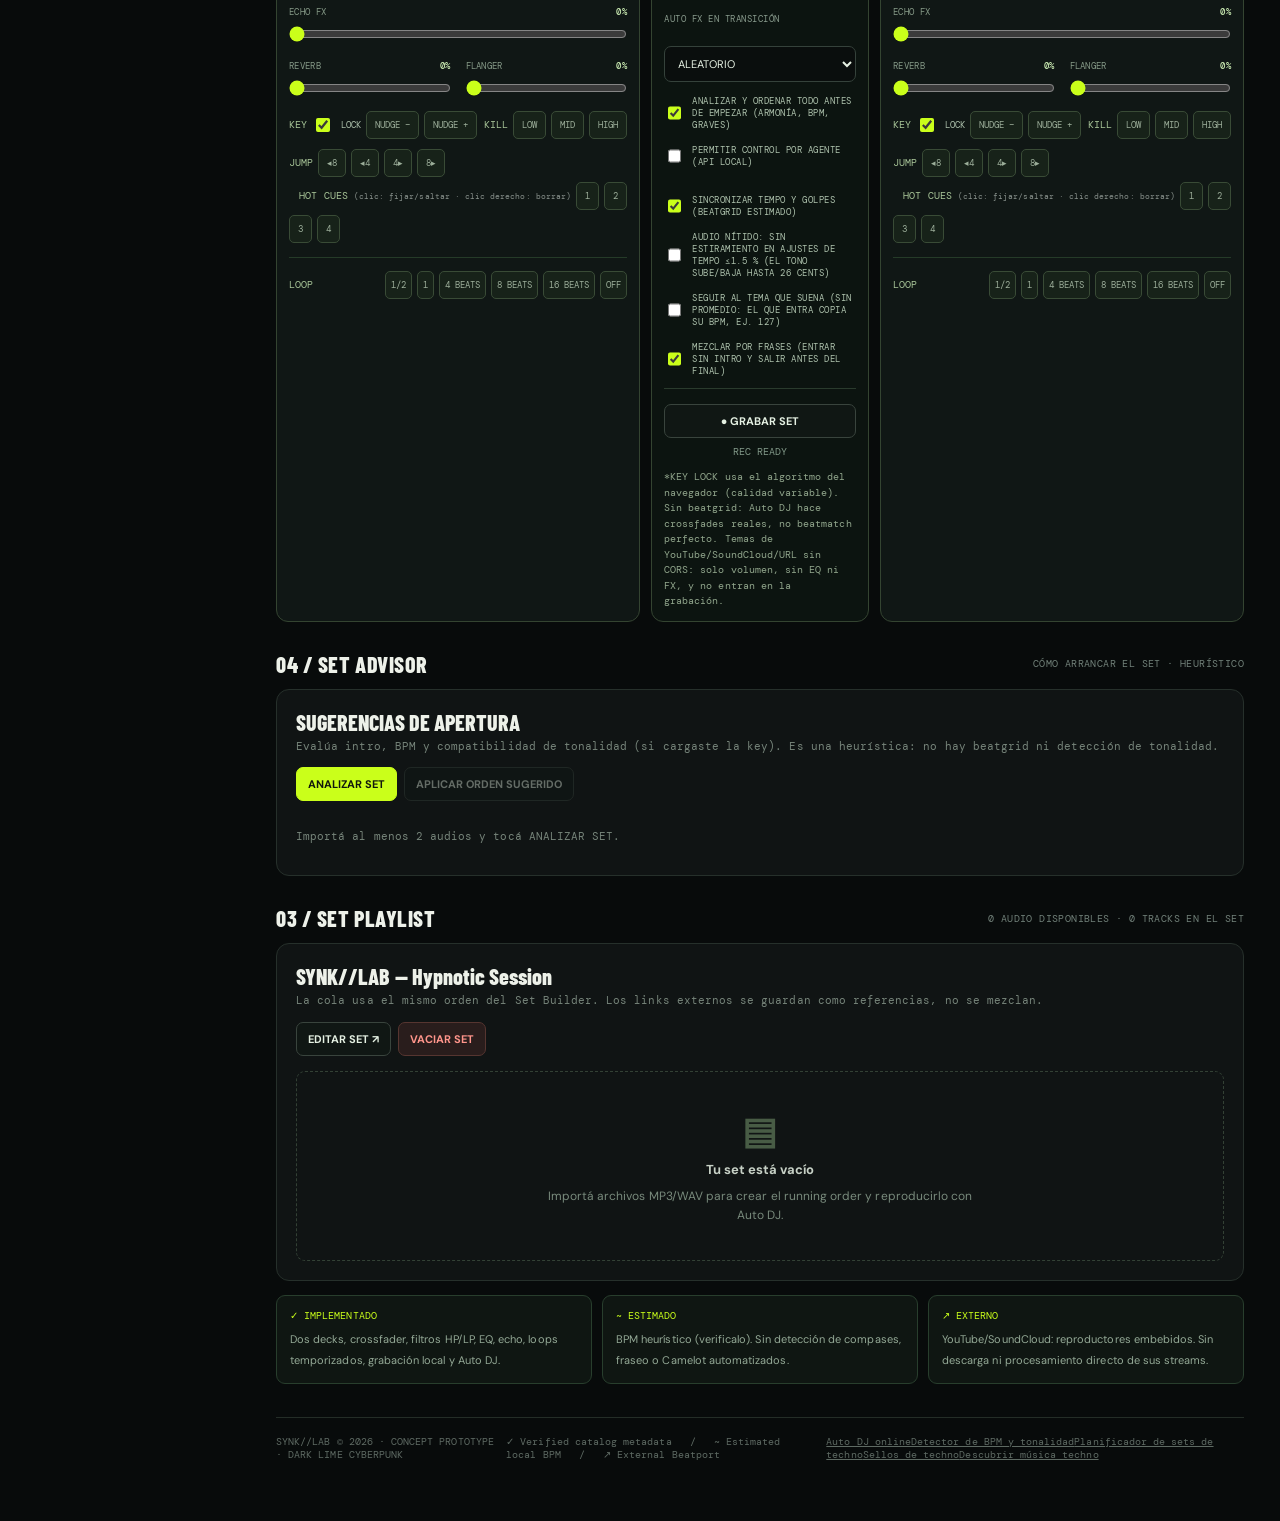
==== commit da4bbce7: "merge: bring main into feat/seo-foundation # Conflicts: #	static/index.html" ====
--- a/static/index.html
+++ b/static/index.html
@@ -53,7 +53,7 @@
 #app.side-collapsed .side-toggle svg{transform:rotate(180deg)}
 #app.side-collapsed .navbtn{justify-content:center;padding:11px 0}
 #app.side-collapsed .navbtn.active::before{left:-10px;top:8px;bottom:8px}
-@media(max-width:1100px){#app:not(.side-collapsed){grid-template-columns:205px minmax(0,1fr)}.main{padding:0 24px 60px}.split-area{grid-template-columns:1fr}.hero{grid-template-columns:1fr 32%}}@media(max-width:770px){#app{display:block}.side{display:none}.main{padding:0 16px 95px}.topbar{height:63px}.top-right .chip{display:none}.head{margin:23px 0 18px}.h1{font-size:44px}.kicker{display:none}.mobile-nav{display:grid;grid-template-columns:repeat(4,1fr);gap:3px;position:fixed;z-index:5;bottom:0;left:0;right:0;background:#0e1411f2;backdrop-filter:blur(16px);border-top:1px solid #334336;padding:10px 6px max(10px,env(safe-area-inset-bottom))}.mobile-nav button{background:none;border:none;color:#8ea08e;font:10px 'DM Mono';display:grid;justify-items:center;gap:3px;padding:5px 0}.mobile-nav button.active{color:var(--lime)}.mobile-nav .ico{font-size:20px}.hero{grid-template-columns:1fr 28%;min-height:155px}.hero .content{padding:20px}.hero-art .orb{width:90px;height:90px}.hero-art .freq span{width:2px;gap:2px}.cols{grid-template-columns:1fr}.strip{grid-template-columns:1fr 1fr}.footer{flex-direction:column}.panel{padding:15px}.fieldgrid{grid-template-columns:1fr 1fr}}@media(max-width:465px){.hero{grid-template-columns:1fr}.hero-art{display:none}.h1{font-size:40px}.head{align-items:start}.status{font-size:9px}.searchbox{flex-wrap:wrap;padding:10px}.searchbox input{min-width:calc(100% - 42px)}.searchbox .btn{width:100%}.strip{grid-template-columns:1fr}.fieldgrid{grid-template-columns:1fr 1fr}.three-metrics{grid-template-columns:1fr 1fr}.three-metrics .metric:last-child{grid-column:span 2}.compare-grid{grid-template-columns:1fr}.resulthead{align-items:start;flex-direction:column}.btn{white-space:normal}}@media(prefers-reduced-motion:reduce){*{scroll-behavior:auto!important;animation:none!important;transition:none!important}}
+@media(max-width:1100px){#app:not(.side-collapsed){grid-template-columns:205px minmax(0,1fr)}.main{padding:0 24px 60px}.split-area{grid-template-columns:1fr}.hero{grid-template-columns:1fr 32%}}@media(max-width:770px){#app{display:block}.side{display:none}.main{padding:0 16px 95px}.topbar{height:63px}.top-right .chip{display:none}.head{margin:23px 0 18px}.h1{font-size:44px}.kicker{display:none}.mobile-nav{display:grid;grid-template-columns:repeat(4,1fr);gap:3px;position:fixed;z-index:5;bottom:0;left:0;right:0;background:#0e1411f2;backdrop-filter:blur(16px);border-top:1px solid #334336;padding:10px 6px max(10px,env(safe-area-inset-bottom))}.mobile-nav button{background:none;border:none;color:#8ea08e;font:10px 'DM Mono';display:grid;justify-items:center;gap:3px;padding:5px 0}.mobile-nav button.active{color:var(--lime)}.mobile-nav .ico{font-size:20px}.hero{grid-template-columns:1fr 28%;min-height:155px}.hero .content{padding:20px}.hero-art .orb{width:90px;height:90px}.hero-art .freq span{width:2px;gap:2px}.cols{grid-template-columns:1fr}.strip{grid-template-columns:1fr 1fr}.footer{flex-direction:column}.seo-links{display:flex;flex-wrap:wrap;gap:6px 18px;margin-top:4px}.seo-links a{color:#7b8780;text-decoration:none;letter-spacing:.06em}.seo-links a:hover{color:var(--lime)}.panel{padding:15px}.fieldgrid{grid-template-columns:1fr 1fr}}@media(max-width:465px){.hero{grid-template-columns:1fr}.hero-art{display:none}.h1{font-size:40px}.head{align-items:start}.status{font-size:9px}.searchbox{flex-wrap:wrap;padding:10px}.searchbox input{min-width:calc(100% - 42px)}.searchbox .btn{width:100%}.strip{grid-template-columns:1fr}.fieldgrid{grid-template-columns:1fr 1fr}.three-metrics{grid-template-columns:1fr 1fr}.three-metrics .metric:last-child{grid-column:span 2}.compare-grid{grid-template-columns:1fr}.resulthead{align-items:start;flex-direction:column}.btn{white-space:normal}}@media(prefers-reduced-motion:reduce){*{scroll-behavior:auto!important;animation:none!important;transition:none!important}}
 
 /* Reliable font fallbacks when Google Fonts is unavailable. */
 .brand-name,.h1,.hero h2,.section-title,.side-note strong,.strip .num,.metric .v,.empty .emblem,.drop strong,.num-green{font-family:'Barlow Condensed','Arial Narrow',Impact,Arial,sans-serif}
@@ -86,7 +86,7 @@
 <main class="main">
  <header class="topbar"><div class="crumb">SYNK//LAB <span style="color:#526052">/</span> <b id="breadcrumb">AUTO DJ STUDIO</b></div><div class="top-right"><div class="status"><span class="dot"></span> LOCAL SESSION</div><span class="chip">v0.2 • AUTO DJ</span></div></header>
  <section class="view active" id="view-autodj">
- <div class="head dj-page-head"><div><div class="eyebrow">// LIVE PERFORMANCE · AUTO DJ 02</div><h1 class="h1">CONTROL THE <i>FREQUENCY.</i></h1><p class="lead">Armá tu set con archivos de audio reales. Dos decks, efectos por canal, loops y transiciones automáticas. Sin temas ni análisis inventados.</p></div><div class="dj-online"><div class="dj-online-dot"></div><div>DUAL-DECK ENGINE<strong id="djEngineStatus">ENGINE STANDBY</strong></div></div></div>
+ <div class="head dj-page-head"><div><div class="eyebrow">// LIVE PERFORMANCE · CONTROL THE FREQUENCY</div><h1 class="h1">AUTO DJ ONLINE <i>PARA TECHNO.</i></h1><p class="lead">Armá tu set con archivos de audio reales. Dos decks, efectos por canal, loops y transiciones automáticas. Sin temas ni análisis inventados.</p></div><div class="dj-online"><div class="dj-online-dot"></div><div>DUAL-DECK ENGINE<strong id="djEngineStatus">ENGINE STANDBY</strong></div></div></div>
  <div class="dj-call"><div><div class="dj-eyebrow">SYNK//LAB / AUTO MIX SESSION</div><div class="dj-call-main">YOUR TRACKS. <span>YOUR FLOW.</span></div><p>Importá música, organizá el running order y generá una sesión continua. Los archivos se procesan en tu navegador.</p></div><div class="dj-call-actions"><button id="djStart" class="btn lime dj-lg">▶ ACTIVAR AUTO DJ</button><button id="djNext" class="btn dj-lg">⇄ MEZCLAR SIGUIENTE</button><button id="djStop" class="btn dj-lg ghost">■ DESACTIVAR AUTO</button></div></div>
  <div class="section-bar"><h2 class="section-title">01 / Ingest & Discover</h2><span class="section-meta">IMPORT LOCAL AUDIO · PREVIEW EXTERNAL SOURCES</span></div>
  <div class="dj-source-grid">
@@ -108,7 +108,7 @@
  <div class="dj-foot-notes"><div><strong>✓ IMPLEMENTADO</strong><span>Dos decks, crossfader, filtros HP/LP, EQ, echo, loops temporizados, grabación local y Auto DJ.</span></div><div><strong>~ ESTIMADO</strong><span>BPM heurístico (verificalo). Sin detección de compases, fraseo o Camelot automatizados.</span></div><div><strong>↗ EXTERNO</strong><span>YouTube/SoundCloud: reproductores embebidos. Sin descarga ni procesamiento directo de sus streams.</span></div></div>
 </section>
  <section class="view" id="view-discover">
-  <div class="head"><div><div class="eyebrow">// 001 — DISCOVER</div><h1 class="h1">FIND YOUR <i>NEXT TRACK.</i></h1><p class="lead">Investigá techno, conectá sellos y agregá canciones a tu próximo set. Metadatos verificables, sin recomendaciones inventadas.</p></div><div class="kicker">SOURCE / MUSICBRAINZ</div></div>
+  <div class="head"><div><div class="eyebrow">// 001 — DISCOVER · FIND YOUR NEXT TRACK</div><h2 class="h1">DESCUBRÍ <i>MÚSICA TECHNO.</i></h2><p class="lead">Investigá techno, conectá sellos y agregá canciones a tu próximo set. Metadatos verificables, sin recomendaciones inventadas.</p></div><div class="kicker">SOURCE / MUSICBRAINZ</div></div>
   <div class="hero"><div class="content"><div class="hero-tag">◉ RESEARCH MODE — ACTIVATED</div><h2>UNDERGROUND IS A <span style="color:var(--lime)">DIRECTION.</span></h2><p>Explorá hypnotic, raw/deep y groove. Sumá resultados reales al Set Builder y verificá el sonido antes de mezclar.</p></div><div class="hero-art" aria-hidden="true"><div class="orb"></div><div class="hline"></div><div class="freq" id="heroFreq"></div></div></div>
   <div class="section-bar"><h2 class="section-title">01 / Catalog Search</h2><span class="section-meta">LIVE METADATA · NOT AUDIO SIMILARITY</span></div>
   <div class="panel">
@@ -126,7 +126,7 @@
   </div>
  </section>
  <section class="view" id="view-analyze">
-  <div class="head"><div><div class="eyebrow">// 002 — ANALYZE</div><h1 class="h1">READ THE <i>SIGNAL.</i></h1><p class="lead">Procesamiento local de audio. Medidas reales del archivo y estimaciones identificadas como tales.</p></div><div class="kicker">BROWSER AUDIO ENGINE</div></div>
+  <div class="head"><div><div class="eyebrow">// 002 — ANALYZE · READ THE SIGNAL</div><h2 class="h1">DETECTOR DE <i>BPM Y TONALIDAD.</i></h2><p class="lead">Procesamiento local de audio. Medidas reales del archivo y estimaciones identificadas como tales.</p></div><div class="kicker">BROWSER AUDIO ENGINE</div></div>
   <div class="section-bar"><h2 class="section-title">01 / Load Local Audio</h2><span class="section-meta">FILES STAY ON YOUR DEVICE</span></div>
   <div class="panel"><div class="drop" id="dropArea" role="button" tabindex="0"><div class="uploadicon">↑</div><strong>DROP AN AUDIO FILE</strong><small>CLICK OR DRAG · MP3 / WAV / formatos compatibles con el navegador</small><input id="audioFile" type="file" accept="audio/*,.mp3,.wav,.flac,.m4a" hidden></div><div class="actionline"><span class="modebadge">✓ DECODIFICACIÓN LOCAL</span><span class="modebadge warn">~ BPM HEURÍSTICO</span><span class="modebadge neutral">KEY AUTOMÁTICA: PENDIENTE</span></div></div>
   <div class="section-bar"><h2 class="section-title">02 / Audio Signal</h2><span class="section-meta" id="audioStatus">NO AUDIO LOADED</span></div>
@@ -137,7 +137,7 @@
   <div class="panel"><div class="compare-grid"><div><label for="compareA">TRACK A / SALIENTE</label><select class="input" id="compareA"></select></div><div><label for="compareB">TRACK B / ENTRANTE</label><select class="input" id="compareB"></select></div></div><button class="btn lime" style="margin-top:13px" id="runCompare">CHECK TRANSITION →</button><div class="callout" id="compareOutput" style="margin-top:15px">Agregá al menos dos tracks al Set Builder para evaluar su compatibilidad teórica.</div></div>
  </section>
  <section class="view" id="view-sets">
-  <div class="head"><div><div class="eyebrow">// 003 — CURATE</div><h1 class="h1">BUILD THE <i>JOURNEY.</i></h1><p class="lead">Diseñá tu set de techno, ordená canciones y revisá la progresión de energía. Los datos se guardan en este navegador.</p></div><div class="kicker">BROWSER LOCAL STORAGE</div></div>
+  <div class="head"><div><div class="eyebrow">// 003 — CURATE · BUILD THE JOURNEY</div><h2 class="h1">PLANIFICADOR DE <i>SETS TECHNO.</i></h2><p class="lead">Diseñá tu set de techno, ordená canciones y revisá la progresión de energía. Los datos se guardan en este navegador.</p></div><div class="kicker">BROWSER LOCAL STORAGE</div></div>
   <div class="strip"><article><div class="num" id="setCount">0</div><div class="name">TRACKS EN EL SET</div></article><article><div class="num" id="setDuration">—</div><div class="name">DURACIÓN EN ARCHIVOS*</div></article><article><div class="num" id="setRange">—</div><div class="name">RANGO BPM DISPONIBLE</div></article></div>
   <div class="section-bar"><h2 class="section-title">01 / Set Identity</h2><span class="section-meta">EDITABLE</span></div>
   <div class="panel"><div class="flex"><input class="input" id="setName" placeholder="Mi set de techno" maxlength="90"><button class="btn sm" id="exportJson">EXPORT JSON ↗</button><button class="btn sm" id="exportCsv">CSV ↗</button></div><div class="note" style="margin-top:10px">*Las duraciones son las conocidas por metadata o archivos locales; no sustituyen la duración real del set con mezclas superpuestas.</div></div>
@@ -149,7 +149,7 @@
   <form class="panel" id="manualForm"><div class="fieldgrid"><div><label for="mArtist">Artista</label><input class="input" id="mArtist" placeholder="Artist" required></div><div><label for="mTitle">Título</label><input class="input" id="mTitle" placeholder="Track name" required></div><div><label for="mBpm">BPM</label><input class="input" id="mBpm" type="number" min="50" max="220" placeholder="Opcional"></div><div><label for="mKey">Camelot</label><select class="input keyselect" id="mKey"></select></div><div><label for="mEnergy">Energía 1–10</label><input class="input" id="mEnergy" type="number" min="1" max="10" placeholder="Opcional"></div><div><label for="mLabel">Sello / EP</label><input class="input" id="mLabel" placeholder="Opcional"></div></div><div style="margin-top:13px"><button type="submit" class="btn lime">+ INSERT INTO SET</button></div></form>
  </section>
  <section class="view" id="view-labels">
-  <div class="head"><div><div class="eyebrow">// 004 — EXPLORE</div><h1 class="h1">FOLLOW THE <i>LABEL.</i></h1><p class="lead">Descubrí sellos y lanzamientos asociados en MusicBrainz; continuá el digging en Beatport.</p></div><div class="kicker">RELEASE INTELLIGENCE</div></div>
+  <div class="head"><div><div class="eyebrow">// 004 — EXPLORE · FOLLOW THE LABEL</div><h2 class="h1">EXPLORADOR DE <i>SELLOS TECHNO.</i></h2><p class="lead">Descubrí sellos y lanzamientos asociados en MusicBrainz; continuá el digging en Beatport.</p></div><div class="kicker">RELEASE INTELLIGENCE</div></div>
   <div class="section-bar"><h2 class="section-title">01 / Label Lookup</h2><span class="section-meta">MUSICBRAINZ DATA</span></div>
   <div class="panel"><form id="labelForm"><label for="labelInput">Nombre del sello discográfico</label><div class="searchbox"><span class="searchsymbol">◎</span><input id="labelInput" placeholder="Buscá un sello..." required minlength="2"><button class="btn lime" type="submit">SEARCH LABELS ↗</button></div></form><div class="actionline"><span class="modebadge">✓ SELLOS REALES</span><span class="modebadge neutral">↗ BEATPORT EXTERNO</span><a href="https://www.beatport.com/search" target="_blank" rel="noopener noreferrer" id="beatportLabelQuery" class="btn sm ghost">BUSCAR SELLO EN BEATPORT ↗</a></div></div>
   <div class="section-bar"><h2 class="section-title">02 / Label Results</h2><span class="section-meta" id="labelCounter">NO SEARCH YET</span></div>
@@ -157,7 +157,7 @@
   <div class="section-bar"><h2 class="section-title">03 / Releases</h2><span class="section-meta" id="releasesCounter">SELECT A LABEL</span></div>
   <div class="panel" id="releasesArea"><div class="empty"><div class="emblem">◉</div><strong>Elegí un sello en los resultados.</strong><p>Los lanzamientos, si están disponibles, se consultarán en MusicBrainz.</p></div></div>
  </section>
- <footer class="footer"><div>SYNK//LAB © 2026 · CONCEPT PROTOTYPE · DARK LIME CYBERPUNK</div><div>✓ Verified catalog metadata &nbsp; / &nbsp; ~ Estimated local BPM &nbsp; / &nbsp; ↗ External Beatport</div></footer>
+ <footer class="footer"><div>SYNK//LAB © 2026 · CONCEPT PROTOTYPE · DARK LIME CYBERPUNK</div><div>✓ Verified catalog metadata &nbsp; / &nbsp; ~ Estimated local BPM &nbsp; / &nbsp; ↗ External Beatport</div><nav class="seo-links" aria-label="Herramientas de SYNK//LAB"><a href="/">Auto DJ online</a><a href="/detector-bpm-tonalidad">Detector de BPM y tonalidad</a><a href="/planificador-sets-techno">Planificador de sets de techno</a><a href="/sellos-techno">Sellos de techno</a><a href="/descubrir-musica-techno">Descubrir música techno</a></nav></footer>
 </main>
 </div>
 <nav class="mobile-nav" id="mobileNav"><button class="active" data-view="autodj"><span class="ico">◉</span>AUTO DJ</button><button data-view="discover"><span class="ico">◈</span>DISCOVER</button><button data-view="analyze"><span class="ico">⌁</span>ANALYZE</button><button data-view="sets"><span class="ico">▤</span>SETS</button><button data-view="labels"><span class="ico">◎</span>LABELS</button></nav>
@@ -177,7 +177,8 @@
 function persist(){try{localStorage.setItem('synklab_set_v01',JSON.stringify({tracks,name:$('#setName').value}));}catch(e){toast('No se pudo guardar localmente.',true)}}
 function toast(msg,bad=false){const el=$('#toast');el.textContent=msg;el.className='toast'+(bad?' bad':'');el.style.display='block';clearTimeout(toast.timer);toast.timer=setTimeout(()=>el.style.display='none',4300)}
 function view(name){$$('.view').forEach(v=>v.classList.toggle('active',v.id==='view-'+name));$$('[data-view]').forEach(b=>b.classList.toggle('active',b.dataset.view===name));$('#breadcrumb').textContent={discover:'MUSIC DISCOVERY',analyze:'MIX ANALYZER',sets:'SET BUILDER',labels:'LABEL EXPLORER',autodj:'AUTO DJ STUDIO'}[name]||name;window.scrollTo({top:0,behavior:'smooth'});if(name==='sets')renderSet();if(name==='autodj'&&typeof renderDJ==='function')renderDJ();}
-$$('[data-view]').forEach(b=>b.addEventListener('click',()=>view(b.dataset.view)));
+$$('[data-view]').forEach(b=>b.addEventListener('click',()=>{view(b.dataset.view);const u=(window.__SEO_ROUTES__||{})[b.dataset.view];if(u&&location.pathname!==u)history.pushState({v:b.dataset.view},'',u)}));
+window.addEventListener('popstate',()=>{const r=window.__SEO_ROUTES__||{},n=Object.keys(r).find(k=>r[k]===location.pathname);if(n)view(n)});
 (function(){const app=$('#app'),btn=$('#sideToggle');if(!app||!btn)return;
  function set(c){app.classList.toggle('side-collapsed',c);const t=c?'Mostrar menú':'Ocultar menú';btn.setAttribute('aria-expanded',String(!c));btn.setAttribute('aria-label',t);btn.title=t;try{localStorage.setItem('synklab.sidebar',c?'collapsed':'open')}catch(e){}}
  let c=false;try{c=localStorage.getItem('synklab.sidebar')==='collapsed'}catch(e){}
@@ -226,6 +227,7 @@
 $('#exportJson').addEventListener('click',()=>{download(JSON.stringify({name:$('#setName').value,exported_at:new Date().toISOString(),tracks},null,2),'application/json','synklab-set.json');toast('Set exportado como JSON')});
 $('#exportCsv').addEventListener('click',()=>{const fields=['order','artist','title','bpm','key','energy','label','release','duration_ms','source','mbid'],q=s=>'"'+String(s??'').replace(/"/g,'""')+'"',lines=[fields.map(q).join(',')];tracks.forEach((t,i)=>lines.push([i+1,t.artist,t.title,t.bpm,t.key,t.energy,t.label,t.release,t.duration,t.source,t.mbid].map(q).join(',')));download('\ufeff'+lines.join('\r\n'),'text/csv;charset=utf-8','synklab-set.csv');toast('Set exportado como CSV')});
 refreshCompare();renderSet();
+if(window.__SEO_VIEW__&&window.__SEO_VIEW__!=='autodj')view(window.__SEO_VIEW__);
 </script>
 <script src="/static/mixer.js"></script>
 <script src="/static/mobile.js"></script>
--- a/static/mobile.css
+++ b/static/mobile.css
@@ -17,14 +17,14 @@
 .m-screen{display:none;flex:1 1 0;min-height:0;flex-direction:column}
 .m-screen.on{display:flex}
 .m-top{flex:0 0 auto;display:flex;align-items:center;justify-content:space-between;padding:calc(14px + env(safe-area-inset-top)) 16px 8px}
-.m-brand{font:800 28px/1 'Barlow Condensed','Arial Narrow',sans-serif;letter-spacing:-.4px}
+.m-brand{margin:0;font:800 28px/1 'Barlow Condensed','Arial Narrow',sans-serif;letter-spacing:-.4px}.m-brand small{display:block;margin-top:3px;font:500 9px/1 'DM Mono',monospace;letter-spacing:1.4px;color:#8f9a93;text-transform:uppercase}
 .m-brand span{color:#caff1a}
 .m-pill{display:flex;align-items:center;gap:8px;height:32px;padding:0 13px;border:1px solid #26302b;border-radius:16px;font:500 11px 'DM Mono',monospace;letter-spacing:.8px;color:#bbc8b5}
 .m-pill i{width:7px;height:7px;border-radius:50%;background:#8f9a93}
 .m-pill.live i{background:#caff1a}
 .m-head{flex:0 0 auto;padding:calc(18px + env(safe-area-inset-top)) 16px 8px}
 .m-head .m-eyebrow{margin:0}
-.m-head h1{margin:4px 0 0;font:800 40px/1 'Barlow Condensed','Arial Narrow',sans-serif;text-transform:uppercase}
+.m-head h1,.m-head h2{margin:4px 0 0;font:800 40px/1 'Barlow Condensed','Arial Narrow',sans-serif;text-transform:uppercase}
 .m-head p{margin:6px 0 0;font-size:13px;line-height:1.45;color:#a9b4ac}
 .m-main{flex:1 1 0;min-height:0;overflow-y:auto;overscroll-behavior:contain;padding:6px 16px 16px;display:flex;flex-direction:column;gap:12px;scrollbar-width:none}
 .m-main::-webkit-scrollbar{width:0}
